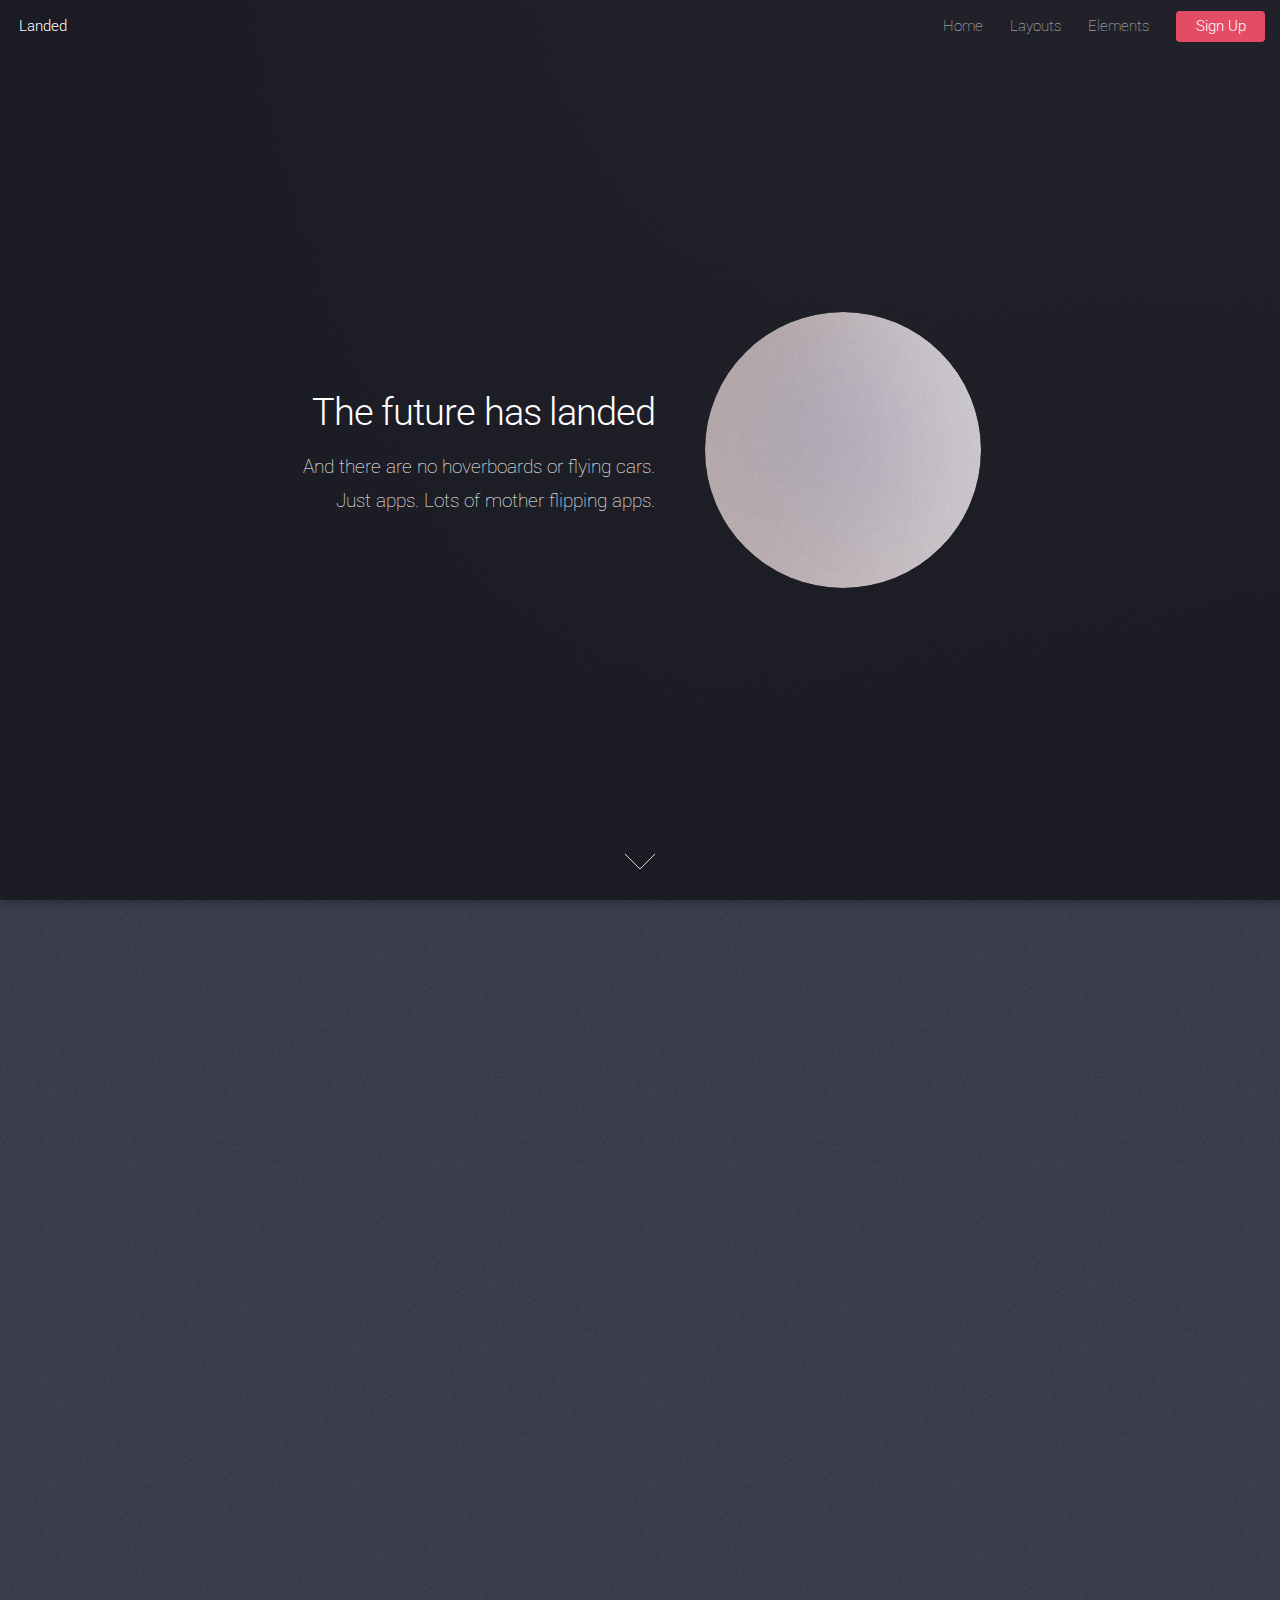
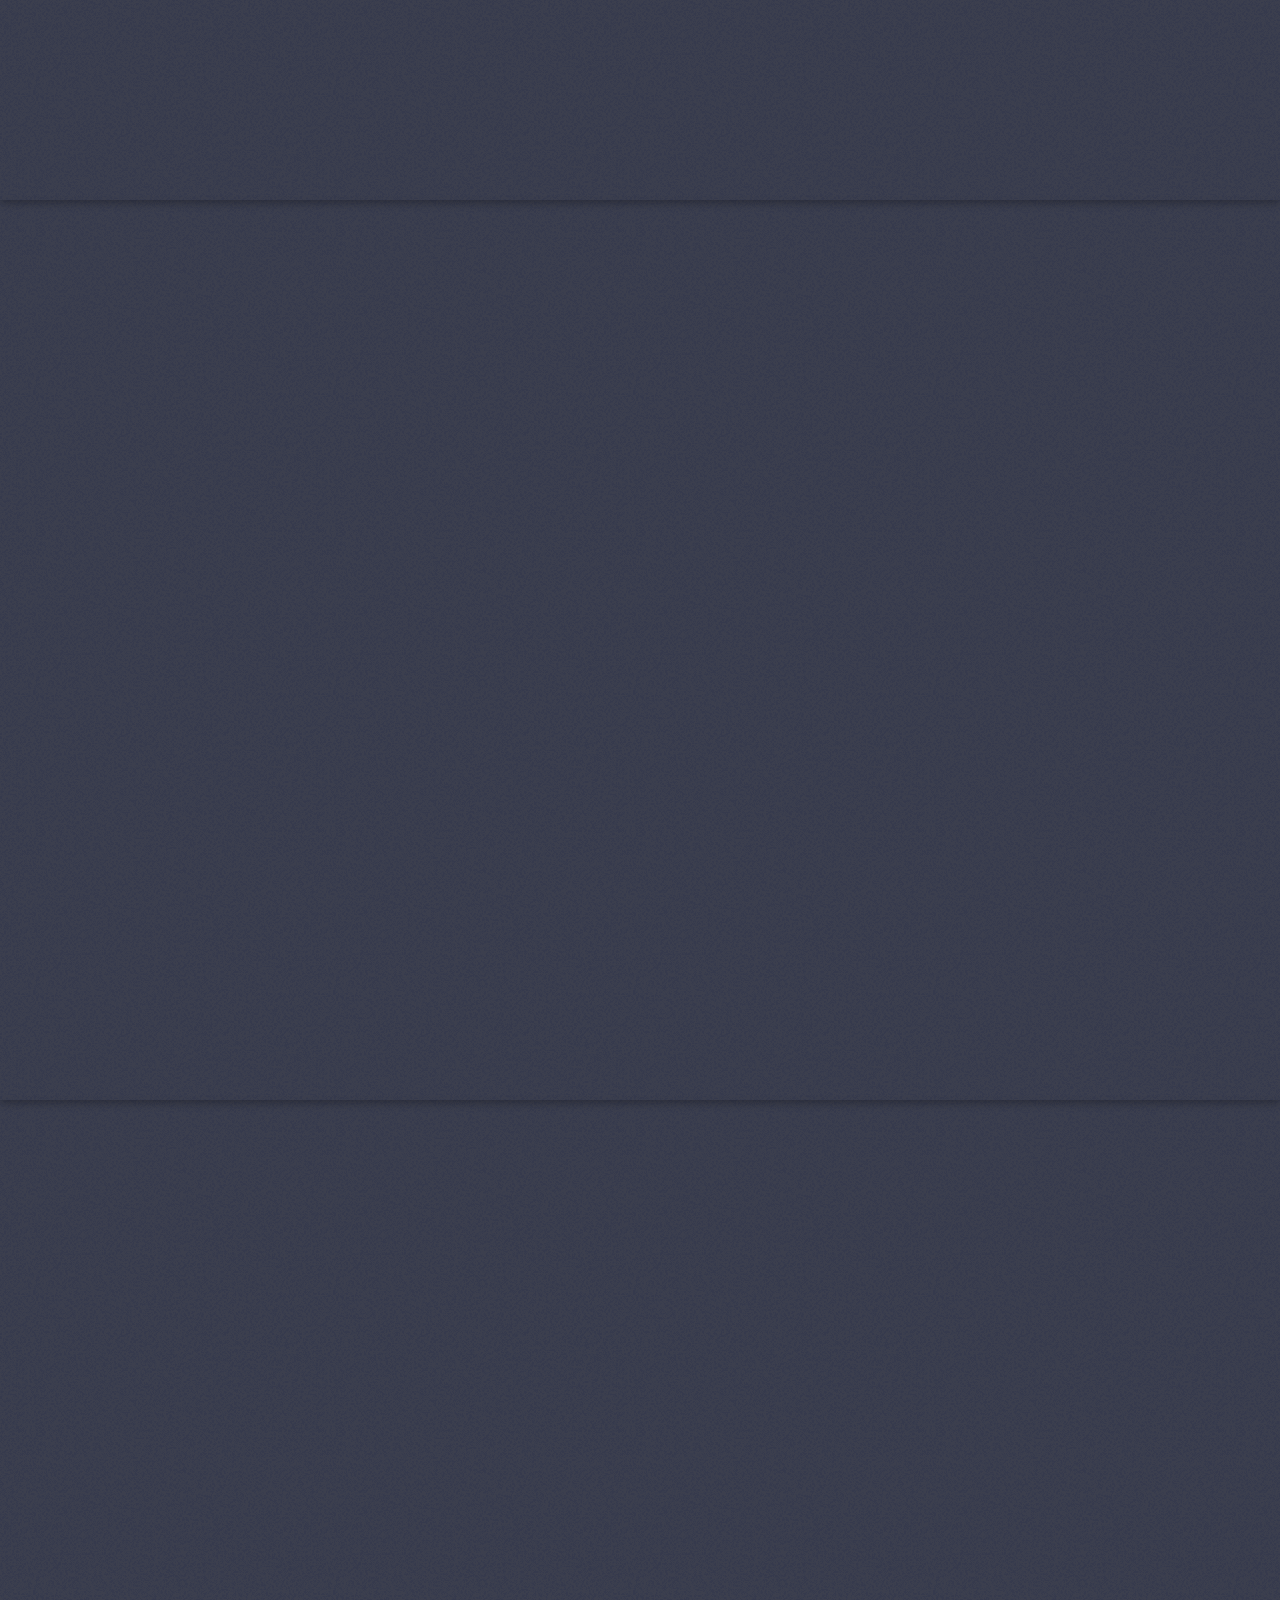
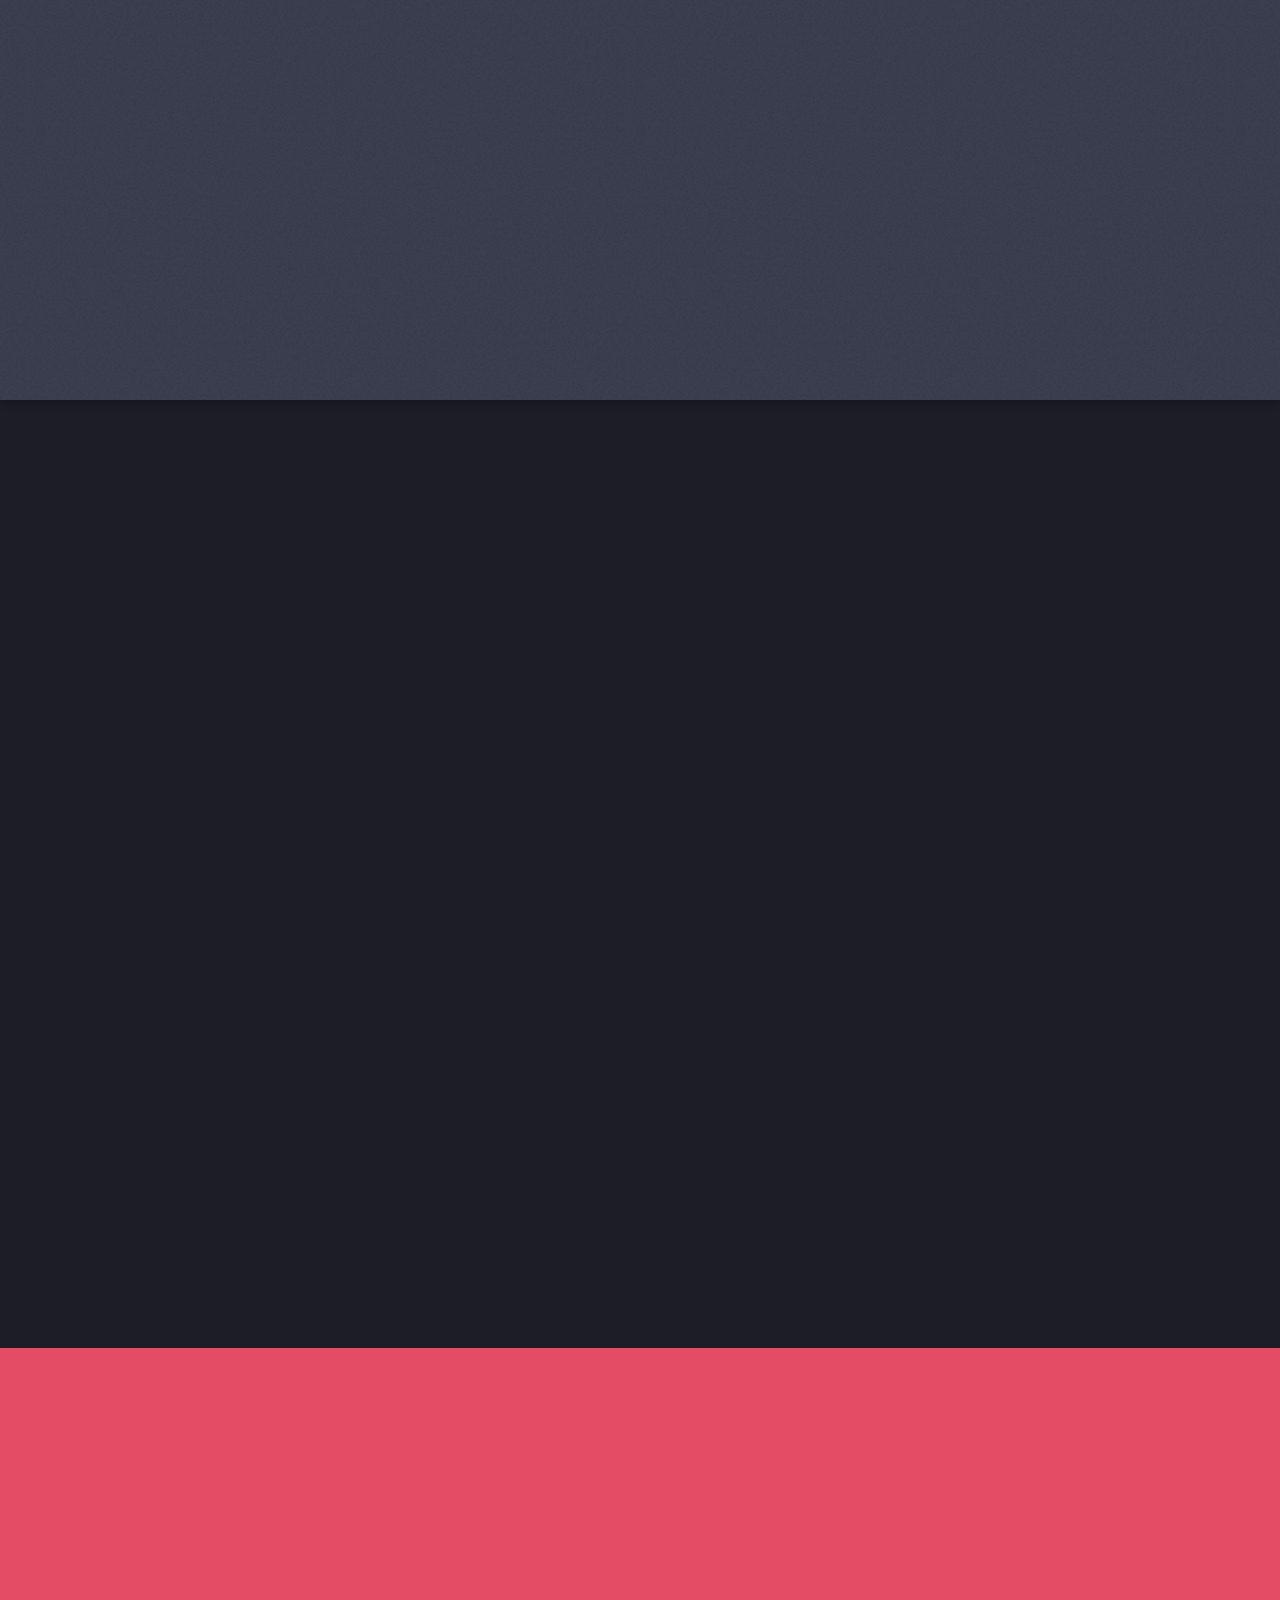
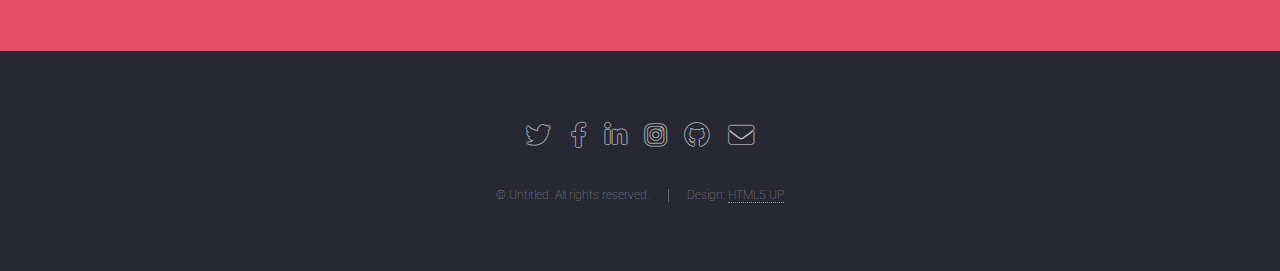
==== index.html @ 7b1db4ea "Lets get it started" ====
<!DOCTYPE HTML>
<!--
	Landed by HTML5 UP
	html5up.net | @ajlkn
	Free for personal and commercial use under the CCA 3.0 license (html5up.net/license)
-->
<html>
	<head>
		<title>Landed by HTML5 UP</title>
		<meta charset="utf-8" />
		<meta name="viewport" content="width=device-width, initial-scale=1, user-scalable=no" />
		<link rel="stylesheet" href="assets/css/main.css" />
		<noscript><link rel="stylesheet" href="assets/css/noscript.css" /></noscript>
	</head>
	<body class="is-preload landing">
		<div id="page-wrapper">

			<!-- Header -->
				<header id="header">
					<h1 id="logo"><a href="index.html">Landed</a></h1>
					<nav id="nav">
						<ul>
							<li><a href="index.html">Home</a></li>
							<li>
								<a href="#">Layouts</a>
								<ul>
									<li><a href="left-sidebar.html">Left Sidebar</a></li>
									<li><a href="right-sidebar.html">Right Sidebar</a></li>
									<li><a href="no-sidebar.html">No Sidebar</a></li>
									<li>
										<a href="#">Submenu</a>
										<ul>
											<li><a href="#">Option 1</a></li>
											<li><a href="#">Option 2</a></li>
											<li><a href="#">Option 3</a></li>
											<li><a href="#">Option 4</a></li>
										</ul>
									</li>
								</ul>
							</li>
							<li><a href="elements.html">Elements</a></li>
							<li><a href="#" class="button primary">Sign Up</a></li>
						</ul>
					</nav>
				</header>

			<!-- Banner -->
				<section id="banner">
					<div class="content">
						<header>
							<h2>The future has landed</h2>
							<p>And there are no hoverboards or flying cars.<br />
							Just apps. Lots of mother flipping apps.</p>
						</header>
						<span class="image"><img src="images/pic01.jpg" alt="" /></span>
					</div>
					<a href="#one" class="goto-next scrolly">Next</a>
				</section>

			<!-- One -->
				<section id="one" class="spotlight style1 bottom">
					<span class="image fit main"><img src="images/pic02.jpg" alt="" /></span>
					<div class="content">
						<div class="container">
							<div class="row">
								<div class="col-4 col-12-medium">
									<header>
										<h2>Odio faucibus ipsum integer consequat</h2>
										<p>Nascetur eu nibh vestibulum amet gravida nascetur praesent</p>
									</header>
								</div>
								<div class="col-4 col-12-medium">
									<p>Feugiat accumsan lorem eu ac lorem amet sed accumsan donec.
									Blandit orci porttitor semper. Arcu phasellus tortor enim mi
									nisi praesent dolor adipiscing. Integer mi sed nascetur cep aliquet
									augue varius tempus lobortis porttitor accumsan consequat
									adipiscing lorem dolor.</p>
								</div>
								<div class="col-4 col-12-medium">
									<p>Morbi enim nascetur et placerat lorem sed iaculis neque ante
									adipiscing adipiscing metus massa. Blandit orci porttitor semper.
									Arcu phasellus tortor enim mi mi nisi praesent adipiscing. Integer
									mi sed nascetur cep aliquet augue varius tempus. Feugiat lorem
									ipsum dolor nullam.</p>
								</div>
							</div>
						</div>
					</div>
					<a href="#two" class="goto-next scrolly">Next</a>
				</section>

			<!-- Two -->
				<section id="two" class="spotlight style2 right">
					<span class="image fit main"><img src="images/pic03.jpg" alt="" /></span>
					<div class="content">
						<header>
							<h2>Interdum amet non magna accumsan</h2>
							<p>Nunc commodo accumsan eget id nisi eu col volutpat magna</p>
						</header>
						<p>Feugiat accumsan lorem eu ac lorem amet ac arcu phasellus tortor enim mi mi nisi praesent adipiscing. Integer mi sed nascetur cep aliquet augue varius tempus lobortis porttitor lorem et accumsan consequat adipiscing lorem.</p>
						<ul class="actions">
							<li><a href="#" class="button">Learn More</a></li>
						</ul>
					</div>
					<a href="#three" class="goto-next scrolly">Next</a>
				</section>

			<!-- Three -->
				<section id="three" class="spotlight style3 left">
					<span class="image fit main bottom"><img src="images/pic04.jpg" alt="" /></span>
					<div class="content">
						<header>
							<h2>Interdum felis blandit praesent sed augue</h2>
							<p>Accumsan integer ultricies aliquam vel massa sapien phasellus</p>
						</header>
						<p>Feugiat accumsan lorem eu ac lorem amet ac arcu phasellus tortor enim mi mi nisi praesent adipiscing. Integer mi sed nascetur cep aliquet augue varius tempus lobortis porttitor lorem et accumsan consequat adipiscing lorem.</p>
						<ul class="actions">
							<li><a href="#" class="button">Learn More</a></li>
						</ul>
					</div>
					<a href="#four" class="goto-next scrolly">Next</a>
				</section>

			<!-- Four -->
				<section id="four" class="wrapper style1 special fade-up">
					<div class="container">
						<header class="major">
							<h2>Accumsan sed tempus adipiscing blandit</h2>
							<p>Iaculis ac volutpat vis non enim gravida nisi faucibus posuere arcu consequat</p>
						</header>
						<div class="box alt">
							<div class="row gtr-uniform">
								<section class="col-4 col-6-medium col-12-xsmall">
									<span class="icon solid alt major fa-chart-area"></span>
									<h3>Ipsum sed commodo</h3>
									<p>Feugiat accumsan lorem eu ac lorem amet accumsan donec. Blandit orci porttitor.</p>
								</section>
								<section class="col-4 col-6-medium col-12-xsmall">
									<span class="icon solid alt major fa-comment"></span>
									<h3>Eleifend lorem ornare</h3>
									<p>Feugiat accumsan lorem eu ac lorem amet accumsan donec. Blandit orci porttitor.</p>
								</section>
								<section class="col-4 col-6-medium col-12-xsmall">
									<span class="icon solid alt major fa-flask"></span>
									<h3>Cubilia cep lobortis</h3>
									<p>Feugiat accumsan lorem eu ac lorem amet accumsan donec. Blandit orci porttitor.</p>
								</section>
								<section class="col-4 col-6-medium col-12-xsmall">
									<span class="icon solid alt major fa-paper-plane"></span>
									<h3>Non semper interdum</h3>
									<p>Feugiat accumsan lorem eu ac lorem amet accumsan donec. Blandit orci porttitor.</p>
								</section>
								<section class="col-4 col-6-medium col-12-xsmall">
									<span class="icon solid alt major fa-file"></span>
									<h3>Odio laoreet accumsan</h3>
									<p>Feugiat accumsan lorem eu ac lorem amet accumsan donec. Blandit orci porttitor.</p>
								</section>
								<section class="col-4 col-6-medium col-12-xsmall">
									<span class="icon solid alt major fa-lock"></span>
									<h3>Massa arcu accumsan</h3>
									<p>Feugiat accumsan lorem eu ac lorem amet accumsan donec. Blandit orci porttitor.</p>
								</section>
							</div>
						</div>
						<footer class="major">
							<ul class="actions special">
								<li><a href="#" class="button">Magna sed feugiat</a></li>
							</ul>
						</footer>
					</div>
				</section>

			<!-- Five -->
				<section id="five" class="wrapper style2 special fade">
					<div class="container">
						<header>
							<h2>Magna faucibus lorem diam</h2>
							<p>Ante metus praesent faucibus ante integer id accumsan eleifend</p>
						</header>
						<form method="post" action="#" class="cta">
							<div class="row gtr-uniform gtr-50">
								<div class="col-8 col-12-xsmall"><input type="email" name="email" id="email" placeholder="Your Email Address" /></div>
								<div class="col-4 col-12-xsmall"><input type="submit" value="Get Started" class="fit primary" /></div>
							</div>
						</form>
					</div>
				</section>

			<!-- Footer -->
				<footer id="footer">
					<ul class="icons">
						<li><a href="#" class="icon brands alt fa-twitter"><span class="label">Twitter</span></a></li>
						<li><a href="#" class="icon brands alt fa-facebook-f"><span class="label">Facebook</span></a></li>
						<li><a href="#" class="icon brands alt fa-linkedin-in"><span class="label">LinkedIn</span></a></li>
						<li><a href="#" class="icon brands alt fa-instagram"><span class="label">Instagram</span></a></li>
						<li><a href="#" class="icon brands alt fa-github"><span class="label">GitHub</span></a></li>
						<li><a href="#" class="icon solid alt fa-envelope"><span class="label">Email</span></a></li>
					</ul>
					<ul class="copyright">
						<li>&copy; Untitled. All rights reserved.</li><li>Design: <a href="http://html5up.net">HTML5 UP</a></li>
					</ul>
				</footer>

		</div>

		<!-- Scripts -->
			<script src="assets/js/jquery.min.js"></script>
			<script src="assets/js/jquery.scrolly.min.js"></script>
			<script src="assets/js/jquery.dropotron.min.js"></script>
			<script src="assets/js/jquery.scrollex.min.js"></script>
			<script src="assets/js/browser.min.js"></script>
			<script src="assets/js/breakpoints.min.js"></script>
			<script src="assets/js/util.js"></script>
			<script src="assets/js/main.js"></script>

	</body>
</html>
---- assets/css/main.css ----
@import url("fontawesome-all.min.css");
@import url("https://fonts.googleapis.com/css?family=Roboto:100,300,100italic,300italic");

/*
	Landed by HTML5 UP
	html5up.net | @ajlkn
	Free for personal and commercial use under the CCA 3.0 license (html5up.net/license)
*/

html, body, div, span, applet, object,
iframe, h1, h2, h3, h4, h5, h6, p, blockquote,
pre, a, abbr, acronym, address, big, cite,
code, del, dfn, em, img, ins, kbd, q, s, samp,
small, strike, strong, sub, sup, tt, var, b,
u, i, center, dl, dt, dd, ol, ul, li, fieldset,
form, label, legend, table, caption, tbody,
tfoot, thead, tr, th, td, article, aside,
canvas, details, embed, figure, figcaption,
footer, header, hgroup, menu, nav, output, ruby,
section, summary, time, mark, audio, video {
	margin: 0;
	padding: 0;
	border: 0;
	font-size: 100%;
	font: inherit;
	vertical-align: baseline;}

article, aside, details, figcaption, figure,
footer, header, hgroup, menu, nav, section {
	display: block;}

body {
	line-height: 1;
}

ol, ul {
	list-style: none;
}

blockquote, q {
	quotes: none;
}

	blockquote:before, blockquote:after, q:before, q:after {
		content: '';
		content: none;
	}

table {
	border-collapse: collapse;
	border-spacing: 0;
}

body {
	-webkit-text-size-adjust: none;
}

mark {
	background-color: transparent;
	color: inherit;
}

input::-moz-focus-inner {
	border: 0;
	padding: 0;
}

input, select, textarea {
	-moz-appearance: none;
	-webkit-appearance: none;
	-ms-appearance: none;
	appearance: none;
}

/* Basic */

	html {
		box-sizing: border-box;
	}

	*, *:before, *:after {
		box-sizing: inherit;
	}

	html, body {
		background: #1c1d26;
	}

	body.is-preload *, body.is-preload *:before, body.is-preload *:after {
		-moz-animation: none !important;
		-webkit-animation: none !important;
		-ms-animation: none !important;
		animation: none !important;
		-moz-transition: none !important;
		-webkit-transition: none !important;
		-ms-transition: none !important;
		transition: none !important;
	}

	body, input, select, textarea {
		color: rgba(255, 255, 255, 0.75);
		font-family: "Roboto", Helvetica, sans-serif;
		font-size: 15pt;
		font-weight: 100;
		line-height: 1.75em;
	}

	a {
		-moz-transition: border-color 0.2s ease-in-out, color 0.2s ease-in-out;
		-webkit-transition: border-color 0.2s ease-in-out, color 0.2s ease-in-out;
		-ms-transition: border-color 0.2s ease-in-out, color 0.2s ease-in-out;
		transition: border-color 0.2s ease-in-out, color 0.2s ease-in-out;
		border-bottom: dotted 1px;
		color: #e44c65;
		text-decoration: none;
	}

		a:hover {
			color: #e44c65 !important;
			border-bottom-color: transparent;
		}

	strong, b {
		color: #ffffff;
		font-weight: 300;
	}

	em, i {
		font-style: italic;
	}

	p {
		margin: 0 0 2em 0;
	}

	h1, h2, h3, h4, h5, h6 {
		color: #ffffff;
		font-weight: 300;
		line-height: 1em;
		margin: 0 0 1em 0;
	}

		h1 a, h2 a, h3 a, h4 a, h5 a, h6 a {
			color: inherit;
			border: 0;
		}

	h2 {
		font-size: 2em;
		line-height: 1.5em;
		letter-spacing: -0.025em;
	}

	h3 {
		font-size: 1.35em;
		line-height: 1.5em;
	}

	h4 {
		font-size: 1.1em;
		line-height: 1.5em;
	}

	h5 {
		font-size: 0.9em;
		line-height: 1.5em;
	}

	h6 {
		font-size: 0.7em;
		line-height: 1.5em;
	}

	sub {
		font-size: 0.8em;
		position: relative;
		top: 0.5em;
	}

	sup {
		font-size: 0.8em;
		position: relative;
		top: -0.5em;
	}

	hr {
		border: 0;
		border-bottom: solid 1px rgba(255, 255, 255, 0.3);
		margin: 3em 0;
	}

		hr.major {
			margin: 4em 0;
		}

	blockquote {
		border-left: solid 4px rgba(255, 255, 255, 0.3);
		font-style: italic;
		margin: 0 0 2em 0;
		padding: 0.5em 0 0.5em 2em;
	}

	code {
		background: rgba(255, 255, 255, 0.075);
		border-radius: 4px;
		font-family: "Courier New", monospace;
		font-size: 0.9em;
		margin: 0 0.25em;
		padding: 0.25em 0.65em;
	}

	pre {
		-webkit-overflow-scrolling: touch;
		font-family: "Courier New", monospace;
		font-size: 0.9em;
		margin: 0 0 2em 0;
	}

		pre code {
			display: block;
			line-height: 1.75em;
			padding: 1em 1.5em;
			overflow-x: auto;
		}

	.align-left {
		text-align: left;
	}

	.align-center {
		text-align: center;
	}

	.align-right {
		text-align: right;
	}

/* Loader */

	@-moz-keyframes spinner-show {
		0% {
			opacity: 0;
		}

		100% {
			opacity: 1;
		}
	}

	@-webkit-keyframes spinner-show {
		0% {
			opacity: 0;
		}

		100% {
			opacity: 1;
		}
	}

	@-ms-keyframes spinner-show {
		0% {
			opacity: 0;
		}

		100% {
			opacity: 1;
		}
	}

	@keyframes spinner-show {
		0% {
			opacity: 0;
		}

		100% {
			opacity: 1;
		}
	}

	@-moz-keyframes spinner-hide {
		0% {
			color: rgba(255, 255, 255, 0.15);
			z-index: 100001;
			-moz-transform: scale(1) rotate(0deg);
			-webkit-transform: scale(1) rotate(0deg);
			-ms-transform: scale(1) rotate(0deg);
			transform: scale(1) rotate(0deg);
		}

		99% {
			color: #1c1d26;
			z-index: 100001;
			-moz-transform: scale(0.5) rotate(360deg);
			-webkit-transform: scale(0.5) rotate(360deg);
			-ms-transform: scale(0.5) rotate(360deg);
			transform: scale(0.5) rotate(360deg);
		}

		100% {
			color: #1c1d26;
			z-index: -1;
			-moz-transform: scale(0.5) rotate(360deg);
			-webkit-transform: scale(0.5) rotate(360deg);
			-ms-transform: scale(0.5) rotate(360deg);
			transform: scale(0.5) rotate(360deg);
		}
	}

	@-webkit-keyframes spinner-hide {
		0% {
			color: rgba(255, 255, 255, 0.15);
			z-index: 100001;
			-moz-transform: scale(1) rotate(0deg);
			-webkit-transform: scale(1) rotate(0deg);
			-ms-transform: scale(1) rotate(0deg);
			transform: scale(1) rotate(0deg);
		}

		99% {
			color: #1c1d26;
			z-index: 100001;
			-moz-transform: scale(0.5) rotate(360deg);
			-webkit-transform: scale(0.5) rotate(360deg);
			-ms-transform: scale(0.5) rotate(360deg);
			transform: scale(0.5) rotate(360deg);
		}

		100% {
			color: #1c1d26;
			z-index: -1;
			-moz-transform: scale(0.5) rotate(360deg);
			-webkit-transform: scale(0.5) rotate(360deg);
			-ms-transform: scale(0.5) rotate(360deg);
			transform: scale(0.5) rotate(360deg);
		}
	}

	@-ms-keyframes spinner-hide {
		0% {
			color: rgba(255, 255, 255, 0.15);
			z-index: 100001;
			-moz-transform: scale(1) rotate(0deg);
			-webkit-transform: scale(1) rotate(0deg);
			-ms-transform: scale(1) rotate(0deg);
			transform: scale(1) rotate(0deg);
		}

		99% {
			color: #1c1d26;
			z-index: 100001;
			-moz-transform: scale(0.5) rotate(360deg);
			-webkit-transform: scale(0.5) rotate(360deg);
			-ms-transform: scale(0.5) rotate(360deg);
			transform: scale(0.5) rotate(360deg);
		}

		100% {
			color: #1c1d26;
			z-index: -1;
			-moz-transform: scale(0.5) rotate(360deg);
			-webkit-transform: scale(0.5) rotate(360deg);
			-ms-transform: scale(0.5) rotate(360deg);
			transform: scale(0.5) rotate(360deg);
		}
	}

	@keyframes spinner-hide {
		0% {
			color: rgba(255, 255, 255, 0.15);
			z-index: 100001;
			-moz-transform: scale(1) rotate(0deg);
			-webkit-transform: scale(1) rotate(0deg);
			-ms-transform: scale(1) rotate(0deg);
			transform: scale(1) rotate(0deg);
		}

		99% {
			color: #1c1d26;
			z-index: 100001;
			-moz-transform: scale(0.5) rotate(360deg);
			-webkit-transform: scale(0.5) rotate(360deg);
			-ms-transform: scale(0.5) rotate(360deg);
			transform: scale(0.5) rotate(360deg);
		}

		100% {
			color: #1c1d26;
			z-index: -1;
			-moz-transform: scale(0.5) rotate(360deg);
			-webkit-transform: scale(0.5) rotate(360deg);
			-ms-transform: scale(0.5) rotate(360deg);
			transform: scale(0.5) rotate(360deg);
		}
	}

	@-moz-keyframes spinner-rotate {
		0% {
			-moz-transform: scale(1) rotate(0deg);
			-webkit-transform: scale(1) rotate(0deg);
			-ms-transform: scale(1) rotate(0deg);
			transform: scale(1) rotate(0deg);
		}

		100% {
			-moz-transform: scale(1) rotate(360deg);
			-webkit-transform: scale(1) rotate(360deg);
			-ms-transform: scale(1) rotate(360deg);
			transform: scale(1) rotate(360deg);
		}
	}

	@-webkit-keyframes spinner-rotate {
		0% {
			-moz-transform: scale(1) rotate(0deg);
			-webkit-transform: scale(1) rotate(0deg);
			-ms-transform: scale(1) rotate(0deg);
			transform: scale(1) rotate(0deg);
		}

		100% {
			-moz-transform: scale(1) rotate(360deg);
			-webkit-transform: scale(1) rotate(360deg);
			-ms-transform: scale(1) rotate(360deg);
			transform: scale(1) rotate(360deg);
		}
	}

	@-ms-keyframes spinner-rotate {
		0% {
			-moz-transform: scale(1) rotate(0deg);
			-webkit-transform: scale(1) rotate(0deg);
			-ms-transform: scale(1) rotate(0deg);
			transform: scale(1) rotate(0deg);
		}

		100% {
			-moz-transform: scale(1) rotate(360deg);
			-webkit-transform: scale(1) rotate(360deg);
			-ms-transform: scale(1) rotate(360deg);
			transform: scale(1) rotate(360deg);
		}
	}

	@keyframes spinner-rotate {
		0% {
			-moz-transform: scale(1) rotate(0deg);
			-webkit-transform: scale(1) rotate(0deg);
			-ms-transform: scale(1) rotate(0deg);
			transform: scale(1) rotate(0deg);
		}

		100% {
			-moz-transform: scale(1) rotate(360deg);
			-webkit-transform: scale(1) rotate(360deg);
			-ms-transform: scale(1) rotate(360deg);
			transform: scale(1) rotate(360deg);
		}
	}

	@-moz-keyframes overlay-hide {
		0% {
			opacity: 1;
			z-index: 100000;
		}

		15% {
			opacity: 1;
			z-index: 100000;
		}

		99% {
			opacity: 0;
			z-index: 100000;
		}

		100% {
			opacity: 0;
			z-index: -1;
		}
	}

	@-webkit-keyframes overlay-hide {
		0% {
			opacity: 1;
			z-index: 100000;
		}

		15% {
			opacity: 1;
			z-index: 100000;
		}

		99% {
			opacity: 0;
			z-index: 100000;
		}

		100% {
			opacity: 0;
			z-index: -1;
		}
	}

	@-ms-keyframes overlay-hide {
		0% {
			opacity: 1;
			z-index: 100000;
		}

		15% {
			opacity: 1;
			z-index: 100000;
		}

		99% {
			opacity: 0;
			z-index: 100000;
		}

		100% {
			opacity: 0;
			z-index: -1;
		}
	}

	@keyframes overlay-hide {
		0% {
			opacity: 1;
			z-index: 100000;
		}

		15% {
			opacity: 1;
			z-index: 100000;
		}

		99% {
			opacity: 0;
			z-index: 100000;
		}

		100% {
			opacity: 0;
			z-index: -1;
		}
	}

	body.landing {
		text-decoration: none;
	}

		body.landing:before {
			-moz-osx-font-smoothing: grayscale;
			-webkit-font-smoothing: antialiased;
			display: inline-block;
			font-style: normal;
			font-variant: normal;
			text-rendering: auto;
			line-height: 1;
			text-transform: none !important;
			font-family: 'Font Awesome 5 Free';
			font-weight: 900;
		}

		body.landing:before {
			-moz-animation: spinner-show 1.5s 1 0.25s ease forwards, spinner-hide 0.25s ease-in-out forwards !important;
			-webkit-animation: spinner-show 1.5s 1 0.25s ease forwards, spinner-hide 0.25s ease-in-out forwards !important;
			-ms-animation: spinner-show 1.5s 1 0.25s ease forwards, spinner-hide 0.25s ease-in-out forwards !important;
			animation: spinner-show 1.5s 1 0.25s ease forwards, spinner-hide 0.25s ease-in-out forwards !important;
			-moz-transform-origin: 50% 50%;
			-webkit-transform-origin: 50% 50%;
			-ms-transform-origin: 50% 50%;
			transform-origin: 50% 50%;
			color: rgba(255, 255, 255, 0.15);
			content: '\f1ce';
			cursor: default;
			display: block;
			font-size: 2em;
			height: 2em;
			left: 50%;
			line-height: 2em;
			margin: -1em 0 0 -1em;
			opacity: 0;
			position: fixed;
			text-align: center;
			top: 50%;
			width: 2em;
			z-index: -1;
		}

		body.landing:after {
			-moz-animation: overlay-hide 1.5s ease-in forwards !important;
			-webkit-animation: overlay-hide 1.5s ease-in forwards !important;
			-ms-animation: overlay-hide 1.5s ease-in forwards !important;
			animation: overlay-hide 1.5s ease-in forwards !important;
			background: #1c1d26;
			content: '';
			display: block;
			height: 100%;
			left: 0;
			opacity: 0;
			position: fixed;
			top: 0;
			width: 100%;
			z-index: -1;
		}

		body.landing.is-preload:before {
			-moz-animation: spinner-show 1.5s 1 0.25s ease forwards, spinner-rotate 0.75s infinite linear !important;
			-webkit-animation: spinner-show 1.5s 1 0.25s ease forwards, spinner-rotate 0.75s infinite linear !important;
			-ms-animation: spinner-show 1.5s 1 0.25s ease forwards, spinner-rotate 0.75s infinite linear !important;
			animation: spinner-show 1.5s 1 0.25s ease forwards, spinner-rotate 0.75s infinite linear !important;
			z-index: 100001;
		}

		body.landing.is-preload:after {
			-moz-animation: none !important;
			-webkit-animation: none !important;
			-ms-animation: none !important;
			animation: none !important;
			opacity: 1;
			z-index: 100000;
		}

	@media (-webkit-min-device-pixel-ratio: 2) {

		body.landing:before {
			line-height: 2.025em;
		}

	}

/* Container */

	.container {
		margin: 0 auto;
		max-width: calc(100% - 4em);
		width: 70em;
	}

		.container.xsmall {
			width: 17.5em;
		}

		.container.small {
			width: 35em;
		}

		.container.medium {
			width: 52.5em;
		}

		.container.large {
			width: 87.5em;
		}

		.container.xlarge {
			width: 105em;
		}

		.container.max {
			width: 100%;
		}

		@media screen and (max-width: 1280px) {

			.container {
				width: 90%;
				max-width: 100%;
			}

		}

		@media screen and (max-width: 980px) {

			.container {
				width: 100% !important;
			}

		}

/* Row */

	.row {
		display: flex;
		flex-wrap: wrap;
		box-sizing: border-box;
		align-items: stretch;
	}

		.row > * {
			box-sizing: border-box;
		}

		.row.gtr-uniform > * > :last-child {
			margin-bottom: 0;
		}

		.row.aln-left {
			justify-content: flex-start;
		}

		.row.aln-center {
			justify-content: center;
		}

		.row.aln-right {
			justify-content: flex-end;
		}

		.row.aln-top {
			align-items: flex-start;
		}

		.row.aln-middle {
			align-items: center;
		}

		.row.aln-bottom {
			align-items: flex-end;
		}

		.row > .imp {
			order: -1;
		}

		.row > .col-1 {
			width: 8.33333%;
		}

		.row > .off-1 {
			margin-left: 8.33333%;
		}

		.row > .col-2 {
			width: 16.66667%;
		}

		.row > .off-2 {
			margin-left: 16.66667%;
		}

		.row > .col-3 {
			width: 25%;
		}

		.row > .off-3 {
			margin-left: 25%;
		}

		.row > .col-4 {
			width: 33.33333%;
		}

		.row > .off-4 {
			margin-left: 33.33333%;
		}

		.row > .col-5 {
			width: 41.66667%;
		}

		.row > .off-5 {
			margin-left: 41.66667%;
		}

		.row > .col-6 {
			width: 50%;
		}

		.row > .off-6 {
			margin-left: 50%;
		}

		.row > .col-7 {
			width: 58.33333%;
		}

		.row > .off-7 {
			margin-left: 58.33333%;
		}

		.row > .col-8 {
			width: 66.66667%;
		}

		.row > .off-8 {
			margin-left: 66.66667%;
		}

		.row > .col-9 {
			width: 75%;
		}

		.row > .off-9 {
			margin-left: 75%;
		}

		.row > .col-10 {
			width: 83.33333%;
		}

		.row > .off-10 {
			margin-left: 83.33333%;
		}

		.row > .col-11 {
			width: 91.66667%;
		}

		.row > .off-11 {
			margin-left: 91.66667%;
		}

		.row > .col-12 {
			width: 100%;
		}

		.row > .off-12 {
			margin-left: 100%;
		}

		.row.gtr-0 {
			margin-top: 0;
			margin-left: 0em;
		}

			.row.gtr-0 > * {
				padding: 0 0 0 0em;
			}

			.row.gtr-0.gtr-uniform {
				margin-top: 0em;
			}

				.row.gtr-0.gtr-uniform > * {
					padding-top: 0em;
				}

		.row.gtr-25 {
			margin-top: 0;
			margin-left: -0.625em;
		}

			.row.gtr-25 > * {
				padding: 0 0 0 0.625em;
			}

			.row.gtr-25.gtr-uniform {
				margin-top: -0.625em;
			}

				.row.gtr-25.gtr-uniform > * {
					padding-top: 0.625em;
				}

		.row.gtr-50 {
			margin-top: 0;
			margin-left: -1.25em;
		}

			.row.gtr-50 > * {
				padding: 0 0 0 1.25em;
			}

			.row.gtr-50.gtr-uniform {
				margin-top: -1.25em;
			}

				.row.gtr-50.gtr-uniform > * {
					padding-top: 1.25em;
				}

		.row {
			margin-top: 0;
			margin-left: -2.5em;
		}

			.row > * {
				padding: 0 0 0 2.5em;
			}

			.row.gtr-uniform {
				margin-top: -2.5em;
			}

				.row.gtr-uniform > * {
					padding-top: 2.5em;
				}

		.row.gtr-150 {
			margin-top: 0;
			margin-left: -3.75em;
		}

			.row.gtr-150 > * {
				padding: 0 0 0 3.75em;
			}

			.row.gtr-150.gtr-uniform {
				margin-top: -3.75em;
			}

				.row.gtr-150.gtr-uniform > * {
					padding-top: 3.75em;
				}

		.row.gtr-200 {
			margin-top: 0;
			margin-left: -5em;
		}

			.row.gtr-200 > * {
				padding: 0 0 0 5em;
			}

			.row.gtr-200.gtr-uniform {
				margin-top: -5em;
			}

				.row.gtr-200.gtr-uniform > * {
					padding-top: 5em;
				}

		@media screen and (max-width: 1680px) {

			.row {
				display: flex;
				flex-wrap: wrap;
				box-sizing: border-box;
				align-items: stretch;
			}

				.row > * {
					box-sizing: border-box;
				}

				.row.gtr-uniform > * > :last-child {
					margin-bottom: 0;
				}

				.row.aln-left {
					justify-content: flex-start;
				}

				.row.aln-center {
					justify-content: center;
				}

				.row.aln-right {
					justify-content: flex-end;
				}

				.row.aln-top {
					align-items: flex-start;
				}

				.row.aln-middle {
					align-items: center;
				}

				.row.aln-bottom {
					align-items: flex-end;
				}

				.row > .imp-xlarge {
					order: -1;
				}

				.row > .col-1-xlarge {
					width: 8.33333%;
				}

				.row > .off-1-xlarge {
					margin-left: 8.33333%;
				}

				.row > .col-2-xlarge {
					width: 16.66667%;
				}

				.row > .off-2-xlarge {
					margin-left: 16.66667%;
				}

				.row > .col-3-xlarge {
					width: 25%;
				}

				.row > .off-3-xlarge {
					margin-left: 25%;
				}

				.row > .col-4-xlarge {
					width: 33.33333%;
				}

				.row > .off-4-xlarge {
					margin-left: 33.33333%;
				}

				.row > .col-5-xlarge {
					width: 41.66667%;
				}

				.row > .off-5-xlarge {
					margin-left: 41.66667%;
				}

				.row > .col-6-xlarge {
					width: 50%;
				}

				.row > .off-6-xlarge {
					margin-left: 50%;
				}

				.row > .col-7-xlarge {
					width: 58.33333%;
				}

				.row > .off-7-xlarge {
					margin-left: 58.33333%;
				}

				.row > .col-8-xlarge {
					width: 66.66667%;
				}

				.row > .off-8-xlarge {
					margin-left: 66.66667%;
				}

				.row > .col-9-xlarge {
					width: 75%;
				}

				.row > .off-9-xlarge {
					margin-left: 75%;
				}

				.row > .col-10-xlarge {
					width: 83.33333%;
				}

				.row > .off-10-xlarge {
					margin-left: 83.33333%;
				}

				.row > .col-11-xlarge {
					width: 91.66667%;
				}

				.row > .off-11-xlarge {
					margin-left: 91.66667%;
				}

				.row > .col-12-xlarge {
					width: 100%;
				}

				.row > .off-12-xlarge {
					margin-left: 100%;
				}

				.row.gtr-0 {
					margin-top: 0;
					margin-left: 0em;
				}

					.row.gtr-0 > * {
						padding: 0 0 0 0em;
					}

					.row.gtr-0.gtr-uniform {
						margin-top: 0em;
					}

						.row.gtr-0.gtr-uniform > * {
							padding-top: 0em;
						}

				.row.gtr-25 {
					margin-top: 0;
					margin-left: -0.625em;
				}

					.row.gtr-25 > * {
						padding: 0 0 0 0.625em;
					}

					.row.gtr-25.gtr-uniform {
						margin-top: -0.625em;
					}

						.row.gtr-25.gtr-uniform > * {
							padding-top: 0.625em;
						}

				.row.gtr-50 {
					margin-top: 0;
					margin-left: -1.25em;
				}

					.row.gtr-50 > * {
						padding: 0 0 0 1.25em;
					}

					.row.gtr-50.gtr-uniform {
						margin-top: -1.25em;
					}

						.row.gtr-50.gtr-uniform > * {
							padding-top: 1.25em;
						}

				.row {
					margin-top: 0;
					margin-left: -2.5em;
				}

					.row > * {
						padding: 0 0 0 2.5em;
					}

					.row.gtr-uniform {
						margin-top: -2.5em;
					}

						.row.gtr-uniform > * {
							padding-top: 2.5em;
						}

				.row.gtr-150 {
					margin-top: 0;
					margin-left: -3.75em;
				}

					.row.gtr-150 > * {
						padding: 0 0 0 3.75em;
					}

					.row.gtr-150.gtr-uniform {
						margin-top: -3.75em;
					}

						.row.gtr-150.gtr-uniform > * {
							padding-top: 3.75em;
						}

				.row.gtr-200 {
					margin-top: 0;
					margin-left: -5em;
				}

					.row.gtr-200 > * {
						padding: 0 0 0 5em;
					}

					.row.gtr-200.gtr-uniform {
						margin-top: -5em;
					}

						.row.gtr-200.gtr-uniform > * {
							padding-top: 5em;
						}

		}

		@media screen and (max-width: 1280px) {

			.row {
				display: flex;
				flex-wrap: wrap;
				box-sizing: border-box;
				align-items: stretch;
			}

				.row > * {
					box-sizing: border-box;
				}

				.row.gtr-uniform > * > :last-child {
					margin-bottom: 0;
				}

				.row.aln-left {
					justify-content: flex-start;
				}

				.row.aln-center {
					justify-content: center;
				}

				.row.aln-right {
					justify-content: flex-end;
				}

				.row.aln-top {
					align-items: flex-start;
				}

				.row.aln-middle {
					align-items: center;
				}

				.row.aln-bottom {
					align-items: flex-end;
				}

				.row > .imp-large {
					order: -1;
				}

				.row > .col-1-large {
					width: 8.33333%;
				}

				.row > .off-1-large {
					margin-left: 8.33333%;
				}

				.row > .col-2-large {
					width: 16.66667%;
				}

				.row > .off-2-large {
					margin-left: 16.66667%;
				}

				.row > .col-3-large {
					width: 25%;
				}

				.row > .off-3-large {
					margin-left: 25%;
				}

				.row > .col-4-large {
					width: 33.33333%;
				}

				.row > .off-4-large {
					margin-left: 33.33333%;
				}

				.row > .col-5-large {
					width: 41.66667%;
				}

				.row > .off-5-large {
					margin-left: 41.66667%;
				}

				.row > .col-6-large {
					width: 50%;
				}

				.row > .off-6-large {
					margin-left: 50%;
				}

				.row > .col-7-large {
					width: 58.33333%;
				}

				.row > .off-7-large {
					margin-left: 58.33333%;
				}

				.row > .col-8-large {
					width: 66.66667%;
				}

				.row > .off-8-large {
					margin-left: 66.66667%;
				}

				.row > .col-9-large {
					width: 75%;
				}

				.row > .off-9-large {
					margin-left: 75%;
				}

				.row > .col-10-large {
					width: 83.33333%;
				}

				.row > .off-10-large {
					margin-left: 83.33333%;
				}

				.row > .col-11-large {
					width: 91.66667%;
				}

				.row > .off-11-large {
					margin-left: 91.66667%;
				}

				.row > .col-12-large {
					width: 100%;
				}

				.row > .off-12-large {
					margin-left: 100%;
				}

				.row.gtr-0 {
					margin-top: 0;
					margin-left: 0em;
				}

					.row.gtr-0 > * {
						padding: 0 0 0 0em;
					}

					.row.gtr-0.gtr-uniform {
						margin-top: 0em;
					}

						.row.gtr-0.gtr-uniform > * {
							padding-top: 0em;
						}

				.row.gtr-25 {
					margin-top: 0;
					margin-left: -0.625em;
				}

					.row.gtr-25 > * {
						padding: 0 0 0 0.625em;
					}

					.row.gtr-25.gtr-uniform {
						margin-top: -0.625em;
					}

						.row.gtr-25.gtr-uniform > * {
							padding-top: 0.625em;
						}

				.row.gtr-50 {
					margin-top: 0;
					margin-left: -1.25em;
				}

					.row.gtr-50 > * {
						padding: 0 0 0 1.25em;
					}

					.row.gtr-50.gtr-uniform {
						margin-top: -1.25em;
					}

						.row.gtr-50.gtr-uniform > * {
							padding-top: 1.25em;
						}

				.row {
					margin-top: 0;
					margin-left: -2.5em;
				}

					.row > * {
						padding: 0 0 0 2.5em;
					}

					.row.gtr-uniform {
						margin-top: -2.5em;
					}

						.row.gtr-uniform > * {
							padding-top: 2.5em;
						}

				.row.gtr-150 {
					margin-top: 0;
					margin-left: -3.75em;
				}

					.row.gtr-150 > * {
						padding: 0 0 0 3.75em;
					}

					.row.gtr-150.gtr-uniform {
						margin-top: -3.75em;
					}

						.row.gtr-150.gtr-uniform > * {
							padding-top: 3.75em;
						}

				.row.gtr-200 {
					margin-top: 0;
					margin-left: -5em;
				}

					.row.gtr-200 > * {
						padding: 0 0 0 5em;
					}

					.row.gtr-200.gtr-uniform {
						margin-top: -5em;
					}

						.row.gtr-200.gtr-uniform > * {
							padding-top: 5em;
						}

		}

		@media screen and (max-width: 980px) {

			.row {
				display: flex;
				flex-wrap: wrap;
				box-sizing: border-box;
				align-items: stretch;
			}

				.row > * {
					box-sizing: border-box;
				}

				.row.gtr-uniform > * > :last-child {
					margin-bottom: 0;
				}

				.row.aln-left {
					justify-content: flex-start;
				}

				.row.aln-center {
					justify-content: center;
				}

				.row.aln-right {
					justify-content: flex-end;
				}

				.row.aln-top {
					align-items: flex-start;
				}

				.row.aln-middle {
					align-items: center;
				}

				.row.aln-bottom {
					align-items: flex-end;
				}

				.row > .imp-medium {
					order: -1;
				}

				.row > .col-1-medium {
					width: 8.33333%;
				}

				.row > .off-1-medium {
					margin-left: 8.33333%;
				}

				.row > .col-2-medium {
					width: 16.66667%;
				}

				.row > .off-2-medium {
					margin-left: 16.66667%;
				}

				.row > .col-3-medium {
					width: 25%;
				}

				.row > .off-3-medium {
					margin-left: 25%;
				}

				.row > .col-4-medium {
					width: 33.33333%;
				}

				.row > .off-4-medium {
					margin-left: 33.33333%;
				}

				.row > .col-5-medium {
					width: 41.66667%;
				}

				.row > .off-5-medium {
					margin-left: 41.66667%;
				}

				.row > .col-6-medium {
					width: 50%;
				}

				.row > .off-6-medium {
					margin-left: 50%;
				}

				.row > .col-7-medium {
					width: 58.33333%;
				}

				.row > .off-7-medium {
					margin-left: 58.33333%;
				}

				.row > .col-8-medium {
					width: 66.66667%;
				}

				.row > .off-8-medium {
					margin-left: 66.66667%;
				}

				.row > .col-9-medium {
					width: 75%;
				}

				.row > .off-9-medium {
					margin-left: 75%;
				}

				.row > .col-10-medium {
					width: 83.33333%;
				}

				.row > .off-10-medium {
					margin-left: 83.33333%;
				}

				.row > .col-11-medium {
					width: 91.66667%;
				}

				.row > .off-11-medium {
					margin-left: 91.66667%;
				}

				.row > .col-12-medium {
					width: 100%;
				}

				.row > .off-12-medium {
					margin-left: 100%;
				}

				.row.gtr-0 {
					margin-top: 0;
					margin-left: 0em;
				}

					.row.gtr-0 > * {
						padding: 0 0 0 0em;
					}

					.row.gtr-0.gtr-uniform {
						margin-top: 0em;
					}

						.row.gtr-0.gtr-uniform > * {
							padding-top: 0em;
						}

				.row.gtr-25 {
					margin-top: 0;
					margin-left: -0.625em;
				}

					.row.gtr-25 > * {
						padding: 0 0 0 0.625em;
					}

					.row.gtr-25.gtr-uniform {
						margin-top: -0.625em;
					}

						.row.gtr-25.gtr-uniform > * {
							padding-top: 0.625em;
						}

				.row.gtr-50 {
					margin-top: 0;
					margin-left: -1.25em;
				}

					.row.gtr-50 > * {
						padding: 0 0 0 1.25em;
					}

					.row.gtr-50.gtr-uniform {
						margin-top: -1.25em;
					}

						.row.gtr-50.gtr-uniform > * {
							padding-top: 1.25em;
						}

				.row {
					margin-top: 0;
					margin-left: -2.5em;
				}

					.row > * {
						padding: 0 0 0 2.5em;
					}

					.row.gtr-uniform {
						margin-top: -2.5em;
					}

						.row.gtr-uniform > * {
							padding-top: 2.5em;
						}

				.row.gtr-150 {
					margin-top: 0;
					margin-left: -3.75em;
				}

					.row.gtr-150 > * {
						padding: 0 0 0 3.75em;
					}

					.row.gtr-150.gtr-uniform {
						margin-top: -3.75em;
					}

						.row.gtr-150.gtr-uniform > * {
							padding-top: 3.75em;
						}

				.row.gtr-200 {
					margin-top: 0;
					margin-left: -5em;
				}

					.row.gtr-200 > * {
						padding: 0 0 0 5em;
					}

					.row.gtr-200.gtr-uniform {
						margin-top: -5em;
					}

						.row.gtr-200.gtr-uniform > * {
							padding-top: 5em;
						}

		}

		@media screen and (max-width: 736px) {

			.row {
				display: flex;
				flex-wrap: wrap;
				box-sizing: border-box;
				align-items: stretch;
			}

				.row > * {
					box-sizing: border-box;
				}

				.row.gtr-uniform > * > :last-child {
					margin-bottom: 0;
				}

				.row.aln-left {
					justify-content: flex-start;
				}

				.row.aln-center {
					justify-content: center;
				}

				.row.aln-right {
					justify-content: flex-end;
				}

				.row.aln-top {
					align-items: flex-start;
				}

				.row.aln-middle {
					align-items: center;
				}

				.row.aln-bottom {
					align-items: flex-end;
				}

				.row > .imp-small {
					order: -1;
				}

				.row > .col-1-small {
					width: 8.33333%;
				}

				.row > .off-1-small {
					margin-left: 8.33333%;
				}

				.row > .col-2-small {
					width: 16.66667%;
				}

				.row > .off-2-small {
					margin-left: 16.66667%;
				}

				.row > .col-3-small {
					width: 25%;
				}

				.row > .off-3-small {
					margin-left: 25%;
				}

				.row > .col-4-small {
					width: 33.33333%;
				}

				.row > .off-4-small {
					margin-left: 33.33333%;
				}

				.row > .col-5-small {
					width: 41.66667%;
				}

				.row > .off-5-small {
					margin-left: 41.66667%;
				}

				.row > .col-6-small {
					width: 50%;
				}

				.row > .off-6-small {
					margin-left: 50%;
				}

				.row > .col-7-small {
					width: 58.33333%;
				}

				.row > .off-7-small {
					margin-left: 58.33333%;
				}

				.row > .col-8-small {
					width: 66.66667%;
				}

				.row > .off-8-small {
					margin-left: 66.66667%;
				}

				.row > .col-9-small {
					width: 75%;
				}

				.row > .off-9-small {
					margin-left: 75%;
				}

				.row > .col-10-small {
					width: 83.33333%;
				}

				.row > .off-10-small {
					margin-left: 83.33333%;
				}

				.row > .col-11-small {
					width: 91.66667%;
				}

				.row > .off-11-small {
					margin-left: 91.66667%;
				}

				.row > .col-12-small {
					width: 100%;
				}

				.row > .off-12-small {
					margin-left: 100%;
				}

				.row.gtr-0 {
					margin-top: 0;
					margin-left: 0em;
				}

					.row.gtr-0 > * {
						padding: 0 0 0 0em;
					}

					.row.gtr-0.gtr-uniform {
						margin-top: 0em;
					}

						.row.gtr-0.gtr-uniform > * {
							padding-top: 0em;
						}

				.row.gtr-25 {
					margin-top: 0;
					margin-left: -0.625em;
				}

					.row.gtr-25 > * {
						padding: 0 0 0 0.625em;
					}

					.row.gtr-25.gtr-uniform {
						margin-top: -0.625em;
					}

						.row.gtr-25.gtr-uniform > * {
							padding-top: 0.625em;
						}

				.row.gtr-50 {
					margin-top: 0;
					margin-left: -1.25em;
				}

					.row.gtr-50 > * {
						padding: 0 0 0 1.25em;
					}

					.row.gtr-50.gtr-uniform {
						margin-top: -1.25em;
					}

						.row.gtr-50.gtr-uniform > * {
							padding-top: 1.25em;
						}

				.row {
					margin-top: 0;
					margin-left: -2.5em;
				}

					.row > * {
						padding: 0 0 0 2.5em;
					}

					.row.gtr-uniform {
						margin-top: -2.5em;
					}

						.row.gtr-uniform > * {
							padding-top: 2.5em;
						}

				.row.gtr-150 {
					margin-top: 0;
					margin-left: -3.75em;
				}

					.row.gtr-150 > * {
						padding: 0 0 0 3.75em;
					}

					.row.gtr-150.gtr-uniform {
						margin-top: -3.75em;
					}

						.row.gtr-150.gtr-uniform > * {
							padding-top: 3.75em;
						}

				.row.gtr-200 {
					margin-top: 0;
					margin-left: -5em;
				}

					.row.gtr-200 > * {
						padding: 0 0 0 5em;
					}

					.row.gtr-200.gtr-uniform {
						margin-top: -5em;
					}

						.row.gtr-200.gtr-uniform > * {
							padding-top: 5em;
						}

		}

		@media screen and (max-width: 480px) {

			.row {
				display: flex;
				flex-wrap: wrap;
				box-sizing: border-box;
				align-items: stretch;
			}

				.row > * {
					box-sizing: border-box;
				}

				.row.gtr-uniform > * > :last-child {
					margin-bottom: 0;
				}

				.row.aln-left {
					justify-content: flex-start;
				}

				.row.aln-center {
					justify-content: center;
				}

				.row.aln-right {
					justify-content: flex-end;
				}

				.row.aln-top {
					align-items: flex-start;
				}

				.row.aln-middle {
					align-items: center;
				}

				.row.aln-bottom {
					align-items: flex-end;
				}

				.row > .imp-xsmall {
					order: -1;
				}

				.row > .col-1-xsmall {
					width: 8.33333%;
				}

				.row > .off-1-xsmall {
					margin-left: 8.33333%;
				}

				.row > .col-2-xsmall {
					width: 16.66667%;
				}

				.row > .off-2-xsmall {
					margin-left: 16.66667%;
				}

				.row > .col-3-xsmall {
					width: 25%;
				}

				.row > .off-3-xsmall {
					margin-left: 25%;
				}

				.row > .col-4-xsmall {
					width: 33.33333%;
				}

				.row > .off-4-xsmall {
					margin-left: 33.33333%;
				}

				.row > .col-5-xsmall {
					width: 41.66667%;
				}

				.row > .off-5-xsmall {
					margin-left: 41.66667%;
				}

				.row > .col-6-xsmall {
					width: 50%;
				}

				.row > .off-6-xsmall {
					margin-left: 50%;
				}

				.row > .col-7-xsmall {
					width: 58.33333%;
				}

				.row > .off-7-xsmall {
					margin-left: 58.33333%;
				}

				.row > .col-8-xsmall {
					width: 66.66667%;
				}

				.row > .off-8-xsmall {
					margin-left: 66.66667%;
				}

				.row > .col-9-xsmall {
					width: 75%;
				}

				.row > .off-9-xsmall {
					margin-left: 75%;
				}

				.row > .col-10-xsmall {
					width: 83.33333%;
				}

				.row > .off-10-xsmall {
					margin-left: 83.33333%;
				}

				.row > .col-11-xsmall {
					width: 91.66667%;
				}

				.row > .off-11-xsmall {
					margin-left: 91.66667%;
				}

				.row > .col-12-xsmall {
					width: 100%;
				}

				.row > .off-12-xsmall {
					margin-left: 100%;
				}

				.row.gtr-0 {
					margin-top: 0;
					margin-left: 0em;
				}

					.row.gtr-0 > * {
						padding: 0 0 0 0em;
					}

					.row.gtr-0.gtr-uniform {
						margin-top: 0em;
					}

						.row.gtr-0.gtr-uniform > * {
							padding-top: 0em;
						}

				.row.gtr-25 {
					margin-top: 0;
					margin-left: -0.625em;
				}

					.row.gtr-25 > * {
						padding: 0 0 0 0.625em;
					}

					.row.gtr-25.gtr-uniform {
						margin-top: -0.625em;
					}

						.row.gtr-25.gtr-uniform > * {
							padding-top: 0.625em;
						}

				.row.gtr-50 {
					margin-top: 0;
					margin-left: -1.25em;
				}

					.row.gtr-50 > * {
						padding: 0 0 0 1.25em;
					}

					.row.gtr-50.gtr-uniform {
						margin-top: -1.25em;
					}

						.row.gtr-50.gtr-uniform > * {
							padding-top: 1.25em;
						}

				.row {
					margin-top: 0;
					margin-left: -2.5em;
				}

					.row > * {
						padding: 0 0 0 2.5em;
					}

					.row.gtr-uniform {
						margin-top: -2.5em;
					}

						.row.gtr-uniform > * {
							padding-top: 2.5em;
						}

				.row.gtr-150 {
					margin-top: 0;
					margin-left: -3.75em;
				}

					.row.gtr-150 > * {
						padding: 0 0 0 3.75em;
					}

					.row.gtr-150.gtr-uniform {
						margin-top: -3.75em;
					}

						.row.gtr-150.gtr-uniform > * {
							padding-top: 3.75em;
						}

				.row.gtr-200 {
					margin-top: 0;
					margin-left: -5em;
				}

					.row.gtr-200 > * {
						padding: 0 0 0 5em;
					}

					.row.gtr-200.gtr-uniform {
						margin-top: -5em;
					}

						.row.gtr-200.gtr-uniform > * {
							padding-top: 5em;
						}

		}

/* Section/Article */

	section.special, article.special {
		text-align: center;
	}

	header p {
		color: #ffffff;
		position: relative;
		margin: 0 0 1.5em 0;
	}

	header h2 + p {
		font-size: 1.25em;
		margin-top: -1em;
		line-height: 1.75em;
	}

	header h3 + p {
		font-size: 1.1em;
		margin-top: -0.8em;
		line-height: 1.75em;
	}

	header h4 + p,
	header h5 + p,
	header h6 + p {
		font-size: 0.9em;
		margin-top: -0.6em;
		line-height: 1.5em;
	}

	header.major {
		margin: 0 0 4em 0;
		position: relative;
		text-align: center;
	}

		header.major:after {
			background: #e44c65;
			content: '';
			display: inline-block;
			height: 0.2em;
			max-width: 20em;
			width: 75%;
		}

	footer.major {
		margin: 4em 0 0 0;
	}

/* Form */

	form {
		margin: 0 0 2em 0;
	}

		form.cta {
			max-width: 35em;
			margin-left: auto;
			margin-right: auto;
		}

	label {
		color: #ffffff;
		display: block;
		font-size: 0.9em;
		font-weight: 300;
		margin: 0 0 1em 0;
	}

	input[type="text"],
	input[type="password"],
	input[type="email"],
	select,
	textarea {
		-moz-appearance: none;
		-webkit-appearance: none;
		-ms-appearance: none;
		appearance: none;
		-moz-transition: border-color 0.2s ease-in-out;
		-webkit-transition: border-color 0.2s ease-in-out;
		-ms-transition: border-color 0.2s ease-in-out;
		transition: border-color 0.2s ease-in-out;
		background: transparent;
		border-radius: 4px;
		border: solid 1px rgba(255, 255, 255, 0.3);
		color: inherit;
		display: block;
		outline: 0;
		padding: 0 1em;
		text-decoration: none;
		width: 100%;
	}

		input[type="text"]:invalid,
		input[type="password"]:invalid,
		input[type="email"]:invalid,
		select:invalid,
		textarea:invalid {
			box-shadow: none;
		}

		input[type="text"]:focus,
		input[type="password"]:focus,
		input[type="email"]:focus,
		select:focus,
		textarea:focus {
			border-color: #e44c65;
		}

	select {
		background-image: url("data:image/svg+xml;charset=utf8,%3Csvg xmlns='http://www.w3.org/2000/svg' width='40' height='40' preserveAspectRatio='none' viewBox='0 0 40 40'%3E%3Cpath d='M9.4,12.3l10.4,10.4l10.4-10.4c0.2-0.2,0.5-0.4,0.9-0.4c0.3,0,0.6,0.1,0.9,0.4l3.3,3.3c0.2,0.2,0.4,0.5,0.4,0.9 c0,0.4-0.1,0.6-0.4,0.9L20.7,31.9c-0.2,0.2-0.5,0.4-0.9,0.4c-0.3,0-0.6-0.1-0.9-0.4L4.3,17.3c-0.2-0.2-0.4-0.5-0.4-0.9 c0-0.4,0.1-0.6,0.4-0.9l3.3-3.3c0.2-0.2,0.5-0.4,0.9-0.4S9.1,12.1,9.4,12.3z' fill='rgba(255, 255, 255, 0.3)' /%3E%3C/svg%3E");
		background-size: 1.25rem;
		background-repeat: no-repeat;
		background-position: calc(100% - 1rem) center;
		height: 3em;
		padding-right: 3em;
		text-overflow: ellipsis;
	}

		select option {
			color: #ffffff;
			background: #1c1d26;
		}

		select:focus::-ms-value {
			background-color: transparent;
		}

		select::-ms-expand {
			display: none;
		}

	input[type="text"],
	input[type="password"],
	input[type="email"],
	select {
		height: 3em;
	}

	textarea {
		padding: 0.75em 1em;
	}

	input[type="checkbox"],
	input[type="radio"] {
		-moz-appearance: none;
		-webkit-appearance: none;
		-ms-appearance: none;
		appearance: none;
		display: block;
		float: left;
		margin-right: -2em;
		opacity: 0;
		width: 1em;
		z-index: -1;
	}

		input[type="checkbox"] + label,
		input[type="radio"] + label {
			text-decoration: none;
			color: rgba(255, 255, 255, 0.75);
			cursor: pointer;
			display: inline-block;
			font-size: 1em;
			font-weight: 100;
			padding-left: 2.55em;
			padding-right: 0.75em;
			position: relative;
		}

			input[type="checkbox"] + label:before,
			input[type="radio"] + label:before {
				-moz-osx-font-smoothing: grayscale;
				-webkit-font-smoothing: antialiased;
				display: inline-block;
				font-style: normal;
				font-variant: normal;
				text-rendering: auto;
				line-height: 1;
				text-transform: none !important;
				font-family: 'Font Awesome 5 Free';
				font-weight: 900;
			}

			input[type="checkbox"] + label:before,
			input[type="radio"] + label:before {
				border-radius: 4px;
				border: solid 1px rgba(255, 255, 255, 0.3);
				content: '';
				display: inline-block;
				font-size: 0.8em;
				height: 2.25em;
				left: 0;
				line-height: 2.25em;
				position: absolute;
				text-align: center;
				top: 0;
				width: 2.25em;
			}

		input[type="checkbox"]:checked + label:before,
		input[type="radio"]:checked + label:before {
			background: rgba(255, 255, 255, 0.25);
			color: #ffffff;
			content: '\f00c';
		}

		input[type="checkbox"]:focus + label:before,
		input[type="radio"]:focus + label:before {
			border-color: #e44c65;
		}

	input[type="checkbox"] + label:before {
		border-radius: 4px;
	}

	input[type="radio"] + label:before {
		border-radius: 100%;
	}

	::-webkit-input-placeholder {
		color: rgba(255, 255, 255, 0.5) !important;
		opacity: 1.0;
	}

	:-moz-placeholder {
		color: rgba(255, 255, 255, 0.5) !important;
		opacity: 1.0;
	}

	::-moz-placeholder {
		color: rgba(255, 255, 255, 0.5) !important;
		opacity: 1.0;
	}

	:-ms-input-placeholder {
		color: rgba(255, 255, 255, 0.5) !important;
		opacity: 1.0;
	}

/* Box */

	.box {
		border-radius: 4px;
		border: solid 1px rgba(255, 255, 255, 0.3);
		margin-bottom: 2em;
		padding: 1.5em;
	}

		.box > :last-child,
		.box > :last-child > :last-child,
		.box > :last-child > :last-child > :last-child {
			margin-bottom: 0;
		}

		.box.alt {
			border: 0;
			border-radius: 0;
			padding: 0;
		}

/* Icon */

	.icon {
		text-decoration: none;
		border-bottom: none;
		position: relative;
	}

		.icon:before {
			-moz-osx-font-smoothing: grayscale;
			-webkit-font-smoothing: antialiased;
			display: inline-block;
			font-style: normal;
			font-variant: normal;
			text-rendering: auto;
			line-height: 1;
			text-transform: none !important;
			font-family: 'Font Awesome 5 Free';
			font-weight: 400;
		}

		.icon > .label {
			display: none;
		}

		.icon:before {
			line-height: inherit;
		}

		.icon.solid:before {
			font-weight: 900 !important;
		}

		.icon.brands:before {
			font-family: 'Font Awesome 5 Brands' !important;
		}

		.icon.alt {
			text-decoration: none;
		}

			.icon.alt:before {
				-moz-osx-font-smoothing: grayscale;
				-webkit-font-smoothing: antialiased;
				display: inline-block;
				font-style: normal;
				font-variant: normal;
				text-rendering: auto;
				line-height: 1;
				text-transform: none !important;
				font-family: 'Font Awesome 5 Free';
				font-weight: 400;
			}

			.icon.alt:before {
				color: #1c1d26 !important;
				text-shadow: 1px 0 0 #ffffff, -1px 0 0 #ffffff, 0 1px 0 #ffffff, 0 -1px 0 #ffffff;
			}

		.icon.major {
			background: #272833;
			border-radius: 100%;
			cursor: default;
			display: inline-block;
			height: 6em;
			line-height: 5.65em;
			margin: 0 0 2em 0;
			text-align: center;
			width: 6em;
		}

			.icon.major:before {
				font-size: 2.25em;
			}

			.icon.major.alt {
				text-decoration: none;
			}

				.icon.major.alt:before {
					-moz-osx-font-smoothing: grayscale;
					-webkit-font-smoothing: antialiased;
					display: inline-block;
					font-style: normal;
					font-variant: normal;
					text-rendering: auto;
					line-height: 1;
					text-transform: none !important;
					font-family: 'Font Awesome 5 Free';
					font-weight: 400;
				}

				.icon.major.alt:before {
					color: #272833 !important;
					text-shadow: 1px 0 0 #ffffff, -1px 0 0 #ffffff, 0 1px 0 #ffffff, 0 -1px 0 #ffffff;
				}

/* Image */

	.image {
		border-radius: 4px;
		border: 0;
		display: inline-block;
		position: relative;
		overflow: hidden;
	}

		.image:before {
			content: '';
			display: block;
			position: absolute;
			left: 0;
			top: 0;
			background-image: url("images/overlay.png");
			width: 100%;
			height: 100%;
			z-index: 1;
		}

		.image img {
			border-radius: 4px;
			display: block;
		}

		.image.left {
			float: left;
			margin: 0 1.5em 1em 0;
			top: 0.25em;
		}

		.image.right {
			float: right;
			margin: 0 0 1em 1.5em;
			top: 0.25em;
		}

		.image.left, .image.right {
			max-width: 40%;
		}

			.image.left img, .image.right img {
				width: 100%;
			}

		.image.fit {
			display: block;
			margin: 0 0 2em 0;
			width: 100%;
		}

			.image.fit img {
				width: 100%;
			}

/* List */

	ol {
		list-style: decimal;
		margin: 0 0 2em 0;
		padding-left: 1.25em;
	}

		ol li {
			padding-left: 0.25em;
		}

	ul {
		list-style: disc;
		margin: 0 0 2em 0;
		padding-left: 1em;
	}

		ul li {
			padding-left: 0.5em;
		}

		ul.alt {
			list-style: none;
			padding-left: 0;
		}

			ul.alt li {
				border-top: solid 1px rgba(255, 255, 255, 0.3);
				padding: 0.5em 0;
			}

				ul.alt li:first-child {
					border-top: 0;
					padding-top: 0;
				}

	dl {
		margin: 0 0 2em 0;
	}

/* Icons */

	ul.icons {
		cursor: default;
		list-style: none;
		padding-left: 0;
	}

		ul.icons li {
			display: inline-block;
			height: 2.5em;
			line-height: 2.5em;
			padding: 0 0.5em;
		}

			ul.icons li .icon {
				font-size: 0.8em;
			}

				ul.icons li .icon:before {
					font-size: 2em;
				}

/* Actions */

	ul.actions {
		display: -moz-flex;
		display: -webkit-flex;
		display: -ms-flex;
		display: flex;
		cursor: default;
		list-style: none;
		margin-left: -1em;
		padding-left: 0;
	}

		ul.actions li {
			padding: 0 0 0 1em;
			vertical-align: middle;
		}

		ul.actions.special {
			-moz-justify-content: center;
			-webkit-justify-content: center;
			-ms-justify-content: center;
			justify-content: center;
			width: 100%;
			margin-left: 0;
		}

			ul.actions.special li:first-child {
				padding-left: 0;
			}

		ul.actions.stacked {
			-moz-flex-direction: column;
			-webkit-flex-direction: column;
			-ms-flex-direction: column;
			flex-direction: column;
			margin-left: 0;
		}

			ul.actions.stacked li {
				padding: 1.3em 0 0 0;
			}

				ul.actions.stacked li:first-child {
					padding-top: 0;
				}

		ul.actions.fit {
			width: calc(100% + 1em);
		}

			ul.actions.fit li {
				-moz-flex-grow: 1;
				-webkit-flex-grow: 1;
				-ms-flex-grow: 1;
				flex-grow: 1;
				-moz-flex-shrink: 1;
				-webkit-flex-shrink: 1;
				-ms-flex-shrink: 1;
				flex-shrink: 1;
				width: 100%;
			}

				ul.actions.fit li > * {
					width: 100%;
				}

			ul.actions.fit.stacked {
				width: 100%;
			}

		@media screen and (max-width: 480px) {

			ul.actions:not(.fixed) {
				-moz-flex-direction: column;
				-webkit-flex-direction: column;
				-ms-flex-direction: column;
				flex-direction: column;
				margin-left: 0;
				width: 100% !important;
			}

				ul.actions:not(.fixed) li {
					-moz-flex-grow: 1;
					-webkit-flex-grow: 1;
					-ms-flex-grow: 1;
					flex-grow: 1;
					-moz-flex-shrink: 1;
					-webkit-flex-shrink: 1;
					-ms-flex-shrink: 1;
					flex-shrink: 1;
					padding: 1em 0 0 0;
					text-align: center;
					width: 100%;
				}

					ul.actions:not(.fixed) li > * {
						width: 100%;
					}

					ul.actions:not(.fixed) li:first-child {
						padding-top: 0;
					}

					ul.actions:not(.fixed) li input[type="submit"],
					ul.actions:not(.fixed) li input[type="reset"],
					ul.actions:not(.fixed) li input[type="button"],
					ul.actions:not(.fixed) li button,
					ul.actions:not(.fixed) li .button {
						width: 100%;
					}

						ul.actions:not(.fixed) li input[type="submit"].icon:before,
						ul.actions:not(.fixed) li input[type="reset"].icon:before,
						ul.actions:not(.fixed) li input[type="button"].icon:before,
						ul.actions:not(.fixed) li button.icon:before,
						ul.actions:not(.fixed) li .button.icon:before {
							margin-left: -0.5em;
						}

		}

/* Table */

	.table-wrapper {
		-webkit-overflow-scrolling: touch;
		overflow-x: auto;
	}

	table {
		margin: 0 0 2em 0;
		width: 100%;
	}

		table tbody tr {
			border: solid 1px rgba(255, 255, 255, 0.3);
			border-left: 0;
			border-right: 0;
		}

			table tbody tr:nth-child(2n + 1) {
				background-color: rgba(255, 255, 255, 0.075);
			}

		table td {
			padding: 0.75em 0.75em;
		}

		table th {
			color: #ffffff;
			font-size: 0.9em;
			font-weight: 300;
			padding: 0 0.75em 0.75em 0.75em;
			text-align: left;
		}

		table thead {
			border-bottom: solid 1px rgba(255, 255, 255, 0.3);
		}

		table tfoot {
			border-top: solid 1px rgba(255, 255, 255, 0.3);
		}

		table.alt {
			border-collapse: separate;
		}

			table.alt tbody tr td {
				border: solid 1px rgba(255, 255, 255, 0.3);
				border-left-width: 0;
				border-top-width: 0;
			}

				table.alt tbody tr td:first-child {
					border-left-width: 1px;
				}

			table.alt tbody tr:first-child td {
				border-top-width: 1px;
			}

			table.alt thead {
				border-bottom: 0;
			}

			table.alt tfoot {
				border-top: 0;
			}

/* Button */

	input[type="submit"],
	input[type="reset"],
	input[type="button"],
	.button {
		-moz-appearance: none;
		-webkit-appearance: none;
		-ms-appearance: none;
		appearance: none;
		-moz-transition: background-color 0.2s ease-in-out, color 0.2s ease-in-out, box-shadow 0.2s ease-in-out;
		-webkit-transition: background-color 0.2s ease-in-out, color 0.2s ease-in-out, box-shadow 0.2s ease-in-out;
		-ms-transition: background-color 0.2s ease-in-out, color 0.2s ease-in-out, box-shadow 0.2s ease-in-out;
		transition: background-color 0.2s ease-in-out, color 0.2s ease-in-out, box-shadow 0.2s ease-in-out;
		background-color: transparent;
		border-radius: 4px;
		border: 0;
		box-shadow: inset 0 0 0 1px rgba(255, 255, 255, 0.3);
		color: #ffffff !important;
		cursor: pointer;
		display: inline-block;
		font-weight: 300;
		height: 3em;
		line-height: 3em;
		padding: 0 2.25em;
		text-align: center;
		text-decoration: none;
		white-space: nowrap;
	}

		input[type="submit"]:hover, input[type="submit"]:active,
		input[type="reset"]:hover,
		input[type="reset"]:active,
		input[type="button"]:hover,
		input[type="button"]:active,
		.button:hover,
		.button:active {
			box-shadow: inset 0 0 0 1px #e44c65;
			color: #e44c65 !important;
		}

		input[type="submit"]:active,
		input[type="reset"]:active,
		input[type="button"]:active,
		.button:active {
			background-color: rgba(228, 76, 101, 0.15);
		}

		input[type="submit"].icon:before,
		input[type="reset"].icon:before,
		input[type="button"].icon:before,
		.button.icon:before {
			margin-right: 0.5em;
		}

		input[type="submit"].fit,
		input[type="reset"].fit,
		input[type="button"].fit,
		.button.fit {
			width: 100%;
		}

		input[type="submit"].small,
		input[type="reset"].small,
		input[type="button"].small,
		.button.small {
			font-size: 0.8em;
		}

		input[type="submit"].large,
		input[type="reset"].large,
		input[type="button"].large,
		.button.large {
			font-size: 1.35em;
		}

		input[type="submit"].primary,
		input[type="reset"].primary,
		input[type="button"].primary,
		.button.primary {
			background-color: #e44c65;
			box-shadow: none;
			color: #ffffff !important;
		}

			input[type="submit"].primary:hover,
			input[type="reset"].primary:hover,
			input[type="button"].primary:hover,
			.button.primary:hover {
				background-color: #e76278;
			}

			input[type="submit"].primary:active,
			input[type="reset"].primary:active,
			input[type="button"].primary:active,
			.button.primary:active {
				background-color: #e13652;
			}

		input[type="submit"].disabled, input[type="submit"]:disabled,
		input[type="reset"].disabled,
		input[type="reset"]:disabled,
		input[type="button"].disabled,
		input[type="button"]:disabled,
		.button.disabled,
		.button:disabled {
			background-color: rgba(255, 255, 255, 0.3) !important;
			box-shadow: none !important;
			color: #ffffff !important;
			cursor: default;
			opacity: 0.25;
		}

/* Goto Next */

	.goto-next {
		border: 0;
		bottom: 0;
		display: block;
		height: 5em;
		left: 50%;
		margin: 0 0 0 -5em;
		overflow: hidden;
		position: absolute;
		text-indent: 10em;
		white-space: nowrap;
		width: 10em;
		z-index: 1;
	}

		.goto-next:before {
			background-image: url("images/arrow.svg");
			background-position: center center;
			background-repeat: no-repeat;
			background-size: contain;
			content: '';
			display: block;
			height: 1.5em;
			left: 50%;
			margin: -0.75em 0 0 -1em;
			position: absolute;
			top: 50%;
			width: 2em;
			z-index: 1;
		}

/* Spotlight */

	.spotlight {
		background-attachment: fixed;
		background-position: center center;
		background-size: cover;
		box-shadow: 0 0.25em 0.5em 0 rgba(0, 0, 0, 0.25);
		height: 100vh;
		overflow: hidden;
		position: relative;
	}

		.spotlight:nth-last-of-type(1) {
			z-index: 1;
		}

		.spotlight:nth-last-of-type(2) {
			z-index: 2;
		}

		.spotlight:nth-last-of-type(3) {
			z-index: 3;
		}

		.spotlight:nth-last-of-type(4) {
			z-index: 4;
		}

		.spotlight:nth-last-of-type(5) {
			z-index: 5;
		}

		.spotlight:nth-last-of-type(6) {
			z-index: 6;
		}

		.spotlight:nth-last-of-type(7) {
			z-index: 7;
		}

		.spotlight:nth-last-of-type(8) {
			z-index: 8;
		}

		.spotlight:nth-last-of-type(9) {
			z-index: 9;
		}

		.spotlight:nth-last-of-type(10) {
			z-index: 10;
		}

		.spotlight:nth-last-of-type(11) {
			z-index: 11;
		}

		.spotlight:nth-last-of-type(12) {
			z-index: 12;
		}

		.spotlight:nth-last-of-type(13) {
			z-index: 13;
		}

		.spotlight:nth-last-of-type(14) {
			z-index: 14;
		}

		.spotlight:nth-last-of-type(15) {
			z-index: 15;
		}

		.spotlight:nth-last-of-type(16) {
			z-index: 16;
		}

		.spotlight:nth-last-of-type(17) {
			z-index: 17;
		}

		.spotlight:nth-last-of-type(18) {
			z-index: 18;
		}

		.spotlight:nth-last-of-type(19) {
			z-index: 19;
		}

		.spotlight:nth-last-of-type(20) {
			z-index: 20;
		}

		.spotlight:before {
			background-image: url("images/overlay.png");
			content: '';
			display: block;
			height: 100%;
			left: 0;
			top: 0;
			width: 100%;
		}

		.spotlight .image.main {
			display: none;
		}

			.spotlight .image.main img {
				position: relative;
			}

		.spotlight .content {
			-moz-transform: translate(0,0);
			-webkit-transform: translate(0,0);
			-ms-transform: translate(0,0);
			transform: translate(0,0);
			-moz-transition: -moz-transform 1s ease, opacity 1s ease;
			-webkit-transition: -webkit-transform 1s ease, opacity 1s ease;
			-ms-transition: -ms-transform 1s ease, opacity 1s ease;
			transition: transform 1s ease, opacity 1s ease;
			background: rgba(23, 24, 32, 0.95);
			border-style: solid;
			opacity: 1;
			position: absolute;
		}

		.spotlight .goto-next {
			-moz-transform: translate(0,0);
			-webkit-transform: translate(0,0);
			-ms-transform: translate(0,0);
			transform: translate(0,0);
			-moz-transition: -moz-transform 0.75s ease, opacity 1s ease-in;
			-webkit-transition: -webkit-transform 0.75s ease, opacity 1s ease-in;
			-ms-transition: -ms-transform 0.75s ease, opacity 1s ease-in;
			transition: transform 0.75s ease, opacity 1s ease-in;
			-moz-transition-delay: 0.5s;
			-webkit-transition-delay: 0.5s;
			-ms-transition-delay: 0.5s;
			transition-delay: 0.5s;
			opacity: 1;
		}

		.spotlight.top .content, .spotlight.bottom .content {
			left: 0;
			padding: 5.1em 0 3.1em 0;
			width: 100%;
		}

		.spotlight.top .content {
			border-bottom-width: 0.35em;
			top: 0;
		}

		.spotlight.bottom .content {
			border-top-width: 0.35em;
			bottom: 0;
		}

		.spotlight.left .content, .spotlight.right .content {
			height: 101%;
			padding: 6em 3em;
			top: 0;
			width: 28em;
		}

		.spotlight.left .content {
			border-right-width: 0.35em;
			left: 0;
		}

		.spotlight.right .content {
			border-left-width: 0.35em;
			right: 0;
		}

		.spotlight.style1 .content {
			border-color: #e44c65;
		}

		.spotlight.style2 .content {
			border-color: #5480f1;
		}

		.spotlight.style3 .content {
			border-color: #39c088;
		}

		.spotlight.inactive .content {
			opacity: 0;
		}

		.spotlight.inactive .goto-next {
			-moz-transform: translate(0,1.5em);
			-webkit-transform: translate(0,1.5em);
			-ms-transform: translate(0,1.5em);
			transform: translate(0,1.5em);
			opacity: 0;
		}

		.spotlight.inactive.top .content {
			-moz-transform: translate(0,-5em);
			-webkit-transform: translate(0,-5em);
			-ms-transform: translate(0,-5em);
			transform: translate(0,-5em);
		}

		.spotlight.inactive.bottom .content {
			-moz-transform: translate(0,5em);
			-webkit-transform: translate(0,5em);
			-ms-transform: translate(0,5em);
			transform: translate(0,5em);
		}

		.spotlight.inactive.left .content {
			-moz-transform: translate(-5em,0);
			-webkit-transform: translate(-5em,0);
			-ms-transform: translate(-5em,0);
			transform: translate(-5em,0);
		}

		.spotlight.inactive.right .content {
			-moz-transform: translate(5em,0);
			-webkit-transform: translate(5em,0);
			-ms-transform: translate(5em,0);
			transform: translate(5em,0);
		}

	body.is-touch .spotlight {
		background-attachment: scroll;
	}

/* Wrapper */

	.wrapper {
		padding: 6em 0 4em 0;
	}

		.wrapper.style2 {
			background: #e44c65;
		}

			.wrapper.style2 input[type="text"]:focus,
			.wrapper.style2 input[type="password"]:focus,
			.wrapper.style2 input[type="email"]:focus,
			.wrapper.style2 select:focus,
			.wrapper.style2 textarea:focus {
				border-color: rgba(255, 255, 255, 0.5);
			}

			.wrapper.style2 input[type="submit"]:hover, .wrapper.style2 input[type="submit"]:active,
			.wrapper.style2 input[type="reset"]:hover,
			.wrapper.style2 input[type="reset"]:active,
			.wrapper.style2 input[type="button"]:hover,
			.wrapper.style2 input[type="button"]:active,
			.wrapper.style2 .button:hover,
			.wrapper.style2 .button:active {
				background-color: rgba(255, 255, 255, 0.075) !important;
				box-shadow: inset 0 0 0 1px rgba(255, 255, 255, 0.5) !important;
				color: #ffffff !important;
			}

			.wrapper.style2 input[type="submit"]:active,
			.wrapper.style2 input[type="reset"]:active,
			.wrapper.style2 input[type="button"]:active,
			.wrapper.style2 .button:active {
				background-color: rgba(255, 255, 255, 0.25) !important;
			}

			.wrapper.style2 input[type="submit"].primary,
			.wrapper.style2 input[type="reset"].primary,
			.wrapper.style2 input[type="button"].primary,
			.wrapper.style2 .button.primary {
				background-color: #ffffff;
				color: #e44c65 !important;
			}

				.wrapper.style2 input[type="submit"].primary:hover, .wrapper.style2 input[type="submit"].primary:active,
				.wrapper.style2 input[type="reset"].primary:hover,
				.wrapper.style2 input[type="reset"].primary:active,
				.wrapper.style2 input[type="button"].primary:hover,
				.wrapper.style2 input[type="button"].primary:active,
				.wrapper.style2 .button.primary:hover,
				.wrapper.style2 .button.primary:active {
					background-color: rgba(255, 255, 255, 0.075) !important;
					box-shadow: inset 0 0 0 1px rgba(255, 255, 255, 0.5) !important;
					color: #ffffff !important;
				}

				.wrapper.style2 input[type="submit"].primary:active,
				.wrapper.style2 input[type="reset"].primary:active,
				.wrapper.style2 input[type="button"].primary:active,
				.wrapper.style2 .button.primary:active {
					background-color: rgba(255, 255, 255, 0.25) !important;
				}

		.wrapper.fade-down > .container {
			-moz-transform: translate(0,0);
			-webkit-transform: translate(0,0);
			-ms-transform: translate(0,0);
			transform: translate(0,0);
			-moz-transition: -moz-transform 1s ease, opacity 1s ease;
			-webkit-transition: -webkit-transform 1s ease, opacity 1s ease;
			-ms-transition: -ms-transform 1s ease, opacity 1s ease;
			transition: transform 1s ease, opacity 1s ease;
			opacity: 1;
		}

		.wrapper.fade-down.inactive > .container {
			-moz-transform: translate(0,-1em);
			-webkit-transform: translate(0,-1em);
			-ms-transform: translate(0,-1em);
			transform: translate(0,-1em);
			opacity: 0;
		}

		.wrapper.fade-up > .container {
			-moz-transform: translate(0,0);
			-webkit-transform: translate(0,0);
			-ms-transform: translate(0,0);
			transform: translate(0,0);
			-moz-transition: -moz-transform 1s ease, opacity 1s ease;
			-webkit-transition: -webkit-transform 1s ease, opacity 1s ease;
			-ms-transition: -ms-transform 1s ease, opacity 1s ease;
			transition: transform 1s ease, opacity 1s ease;
			opacity: 1;
		}

		.wrapper.fade-up.inactive > .container {
			-moz-transform: translate(0,1em);
			-webkit-transform: translate(0,1em);
			-ms-transform: translate(0,1em);
			transform: translate(0,1em);
			opacity: 0;
		}

		.wrapper.fade > .container {
			-moz-transition: opacity 1s ease;
			-webkit-transition: opacity 1s ease;
			-ms-transition: opacity 1s ease;
			transition: opacity 1s ease;
			opacity: 1;
		}

		.wrapper.fade.inactive > .container {
			opacity: 0;
		}

/* Dropotron */

	.dropotron {
		background: rgba(39, 40, 51, 0.965);
		border-radius: 4px;
		box-shadow: 0 0.075em 0.35em 0 rgba(0, 0, 0, 0.125);
		list-style: none;
		margin-top: calc(-0.25em + 1px);
		min-width: 12em;
		padding: 0.25em 0;
	}

		.dropotron > li {
			border-top: solid 1px rgba(255, 255, 255, 0.035);
			padding: 0;
		}

			.dropotron > li a, .dropotron > li span {
				border: 0;
				color: rgba(255, 255, 255, 0.75);
				display: block;
				padding: 0.1em 1em;
				text-decoration: none;
			}

			.dropotron > li:first-child {
				border-top: 0;
			}

			.dropotron > li.active > a, .dropotron > li.active > span {
				color: #e44c65;
			}

		.dropotron.level-0 {
			font-size: 0.8em;
			margin-top: 1em;
		}

			.dropotron.level-0:before {
				-moz-transform: rotate(45deg);
				-webkit-transform: rotate(45deg);
				-ms-transform: rotate(45deg);
				transform: rotate(45deg);
				background: #272833;
				content: '';
				display: block;
				height: 1em;
				position: absolute;
				right: 1.5em;
				top: -0.5em;
				width: 1em;
			}

	body.landing .dropotron.level-0 {
		margin-top: 0;
	}

/* Header */

	#page-wrapper {
		padding-top: 3.5em;
	}

	#header {
		background: rgba(39, 40, 51, 0.965);
		box-shadow: 0 0 0.25em 0 rgba(0, 0, 0, 0.25);
		cursor: default;
		height: 3.5em;
		left: 0;
		line-height: 3.5em;
		position: fixed;
		top: 0;
		width: 100%;
		z-index: 100;
	}

		#header h1 {
			height: inherit;
			left: 1.25em;
			line-height: inherit;
			margin: 0;
			position: absolute;
			top: 0;
		}

		#header nav {
			position: absolute;
			right: 1em;
			top: 0;
		}

			#header nav ul {
				margin: 0;
			}

				#header nav ul li {
					display: inline-block;
					margin-left: 1em;
				}

					#header nav ul li a, #header nav ul li span {
						border: 0;
						color: inherit;
						display: inline-block;
						height: inherit;
						line-height: inherit;
						outline: 0;
					}

						#header nav ul li a.button, #header nav ul li span.button {
							height: 2em;
							line-height: 2em;
							padding: 0 1.25em;
						}

						#header nav ul li a:not(.button):before, #header nav ul li span:not(.button):before {
							margin-right: 0.5em;
						}

					#header nav ul li.active > a, #header nav ul li.active > span {
						color: #e44c65;
					}

					#header nav ul li > ul {
						display: none;
					}

	body.landing #page-wrapper {
		padding-top: 0;
	}

	body.landing #header {
		background: transparent;
		box-shadow: none;
		position: absolute;
	}

/* Banner */

	#banner {
		background-attachment: fixed;
		background-color: #272833;
		background-image: url("../../images/banner.jpg");
		background-position: center center;
		background-size: cover;
		box-shadow: 0 0.25em 0.5em 0 rgba(0, 0, 0, 0.25);
		min-height: 100vh;
		position: relative;
		text-align: center;
		z-index: 21;
	}

		#banner:before {
			content: '';
			display: inline-block;
			height: 100vh;
			vertical-align: middle;
			width: 1%;
		}

		#banner:after {
			background-image: -moz-linear-gradient(top, rgba(23, 24, 32, 0.95), rgba(23, 24, 32, 0.95)), url("images/overlay.png");;
			background-image: -webkit-linear-gradient(top, rgba(23, 24, 32, 0.95), rgba(23, 24, 32, 0.95)), url("images/overlay.png");;
			background-image: -ms-linear-gradient(top, rgba(23, 24, 32, 0.95), rgba(23, 24, 32, 0.95)), url("images/overlay.png");;
			background-image: linear-gradient(top, rgba(23, 24, 32, 0.95), rgba(23, 24, 32, 0.95)), url("images/overlay.png");;
			content: '';
			display: block;
			height: 100%;
			left: 0;
			position: absolute;
			top: 0;
			width: 100%;
		}

		#banner .content {
			display: inline-block;
			margin-right: 1%;
			max-width: 95%;
			padding: 6em;
			position: relative;
			text-align: right;
			vertical-align: middle;
			z-index: 1;
		}

			#banner .content header {
				display: inline-block;
				vertical-align: middle;
			}

				#banner .content header h2 {
					font-size: 2.5em;
					margin: 0;
				}

				#banner .content header p {
					margin: 0.5em 0 0 0;
					top: 0;
				}

			#banner .content .image {
				border-radius: 100%;
				display: inline-block;
				height: 18em;
				margin-left: 3em;
				vertical-align: middle;
				width: 18em;
			}

				#banner .content .image img {
					border-radius: 100%;
					display: block;
					width: 100%;
				}

	body.is-touch #banner {
		background-attachment: scroll;
	}

/* Footer */

	#footer {
		background: #272833;
		padding: 6em 0;
		text-align: center;
	}

		#footer .icons .icon.alt {
			text-decoration: none;
		}

			#footer .icons .icon.alt:before {
				-moz-osx-font-smoothing: grayscale;
				-webkit-font-smoothing: antialiased;
				display: inline-block;
				font-style: normal;
				font-variant: normal;
				text-rendering: auto;
				line-height: 1;
				text-transform: none !important;
				font-family: 'Font Awesome 5 Free';
				font-weight: 400;
			}

			#footer .icons .icon.alt:before {
				color: #272833 !important;
				text-shadow: 1px 0 0 rgba(255, 255, 255, 0.5), -1px 0 0 rgba(255, 255, 255, 0.5), 0 1px 0 rgba(255, 255, 255, 0.5), 0 -1px 0 rgba(255, 255, 255, 0.5);
			}

		#footer .copyright {
			color: rgba(255, 255, 255, 0.5);
			font-size: 0.8em;
			line-height: 1em;
			margin: 2em 0 0 0;
			padding: 0;
			text-align: center;
		}

			#footer .copyright li {
				border-left: solid 1px rgba(255, 255, 255, 0.3);
				display: inline-block;
				list-style: none;
				margin-left: 1.5em;
				padding-left: 1.5em;
			}

				#footer .copyright li:first-child {
					border-left: 0;
					margin-left: 0;
					padding-left: 0;
				}

				#footer .copyright li a {
					color: inherit;
				}

/* XLarge */

	@media screen and (max-width: 1680px) {

		/* Basic */

			body, input, select, textarea {
				font-size: 13pt;
			}

	}

/* Large */

	@media screen and (max-width: 1280px) {

		/* Basic */

			body, input, select, textarea {
				font-size: 11.5pt;
			}

		/* Spotlight */

			.spotlight.top .content {
				padding: 3.825em 0 1.825em 0;
			}

			.spotlight.bottom .content {
				padding: 3.825em 0 2.95em 0;
			}

			.spotlight.left .content, .spotlight.right .content {
				padding: 4.5em 2.5em;
				width: 25em;
			}

		/* Wrapper */

			.wrapper {
				padding: 4.5em 0 2.5em 0;
			}

		/* Dropotron */

			.dropotron.level-0 {
				font-size: 1em;
			}

		/* Banner */

			#banner .content {
				padding: 4.5em;
			}

		/* Footer */

			#footer {
				padding: 4.5em 0;
			}

	}

/* Medium */

	@media screen and (max-width: 980px) {

		/* Basic */

			body, input, select, textarea {
				font-size: 12pt;
			}

		/* Spotlight */

			.spotlight {
				background-attachment: scroll;
				height: auto;
			}

				.spotlight .image.main {
					display: block;
					margin: 0;
					max-height: 40vh;
					overflow: hidden;
				}

				.spotlight .content {
					background-color: #1c1d26;
					border-width: 0 !important;
					border-top-width: 0.35em !important;
					bottom: auto !important;
					left: auto !important;
					padding: 4.5em 2.5em 2.5em 2.5em !important;
					position: relative;
					right: auto !important;
					text-align: center;
					top: auto !important;
					width: 100% !important;
				}

					.spotlight .content ul.actions {
						-moz-justify-content: center;
						-webkit-justify-content: center;
						-ms-justify-content: center;
						justify-content: center;
						width: 100%;
						margin-left: 0;
					}

						.spotlight .content ul.actions li:first-child {
							padding-left: 0;
						}

				.spotlight .goto-next {
					display: none;
				}

		/* Wrapper */

			.wrapper {
				padding: 4.5em 2.5em 2.5em 2.5em;
			}

		/* Banner */

			#banner {
				background-attachment: scroll;
			}

				#banner .goto-next {
					height: 7em;
				}

				#banner .content {
					padding: 9em 0;
					text-align: center;
				}

					#banner .content header {
						display: block;
						margin: 0 0 2em 0;
						text-align: center;
					}

					#banner .content .image {
						margin: 0;
					}

		/* Footer */

			#footer {
				padding: 4.5em 0;
			}

	}

/* Small */

	#navPanel, #titleBar {
		display: none;
	}

	@media screen and (max-width: 736px) {

		/* Basic */

			html, body {
				overflow-x: hidden;
			}

			body, input, select, textarea {
				font-size: 12pt;
			}

			h2 {
				font-size: 1.5em;
			}

			h3 {
				font-size: 1.2em;
			}

			h4 {
				font-size: 1em;
			}

		/* Section/Article */

			header p br {
				display: none;
			}

			header h2 + p {
				font-size: 1em;
			}

			header h3 + p {
				font-size: 1em;
			}

			header h4 + p,
			header h5 + p,
			header h6 + p {
				font-size: 0.9em;
			}

			header.major {
				margin: 0 0 2em 0;
			}

		/* Goto Next */

			.goto-next:before {
				height: 0.8em;
				margin: -0.4em 0 0 -0.6em;
				width: 1.2em;
			}

		/* Spotlight */

			.spotlight {
				box-shadow: 0 0.125em 0.5em 0 rgba(0, 0, 0, 0.25);
			}

				.spotlight .image.main {
					max-height: 60vh;
				}

				.spotlight .content {
					border-top-width: 0.2em !important;
					padding: 3.25em 1.5em 1.25em 1.5em !important;
				}

		/* Wrapper */

			.wrapper {
				padding: 3.25em 1.5em 1.25em 1.5em;
			}

		/* Header */

			#header {
				display: none;
			}

		/* Banner */

			#banner {
				box-shadow: 0 0.125em 0.5em 0 rgba(0, 0, 0, 0.25);
				min-height: calc(100vh - 44px);
			}

				#banner:before {
					height: calc(100vh - 44px);
				}

				#banner .content {
					padding: 4.0625em 1.5em 4.875em 1.5em;
				}

					#banner .content header h2 {
						font-size: 1.5em;
					}

					#banner .content .image {
						height: 9em;
						width: 9em;
					}

		/* Nav */

			#page-wrapper {
				-moz-backface-visibility: hidden;
				-webkit-backface-visibility: hidden;
				-ms-backface-visibility: hidden;
				backface-visibility: hidden;
				-moz-transition: -moz-transform 0.5s ease;
				-webkit-transition: -webkit-transform 0.5s ease;
				-ms-transition: -ms-transform 0.5s ease;
				transition: transform 0.5s ease;
				padding-bottom: 1px;
				padding-top: 44px !important;
			}

			#titleBar {
				-moz-backface-visibility: hidden;
				-webkit-backface-visibility: hidden;
				-ms-backface-visibility: hidden;
				backface-visibility: hidden;
				-moz-transition: -moz-transform 0.5s ease;
				-webkit-transition: -webkit-transform 0.5s ease;
				-ms-transition: -ms-transform 0.5s ease;
				transition: transform 0.5s ease;
				display: block;
				height: 44px;
				left: 0;
				position: fixed;
				top: 0;
				width: 100%;
				z-index: 10001;
				background: #272833;
				box-shadow: 0 0.125em 0.125em 0 rgba(0, 0, 0, 0.125);
			}

				#titleBar .title {
					color: #ffffff;
					display: block;
					font-weight: 300;
					height: 44px;
					line-height: 44px;
					text-align: center;
				}

					#titleBar .title a {
						color: inherit;
						border: 0;
					}

				#titleBar .toggle {
					text-decoration: none;
					height: 60px;
					left: 0;
					position: absolute;
					top: 0;
					width: 90px;
					outline: 0;
					border: 0;
				}

					#titleBar .toggle:before {
						-moz-osx-font-smoothing: grayscale;
						-webkit-font-smoothing: antialiased;
						display: inline-block;
						font-style: normal;
						font-variant: normal;
						text-rendering: auto;
						line-height: 1;
						text-transform: none !important;
						font-family: 'Font Awesome 5 Free';
						font-weight: 900;
					}

					#titleBar .toggle:before {
						background: #e44c65;
						color: rgba(255, 255, 255, 0.5);
						content: '\f0c9';
						display: block;
						font-size: 18px;
						height: 44px;
						left: 0;
						line-height: 44px;
						position: absolute;
						text-align: center;
						top: 0;
						width: 54px;
					}

			#navPanel {
				-moz-backface-visibility: hidden;
				-webkit-backface-visibility: hidden;
				-ms-backface-visibility: hidden;
				backface-visibility: hidden;
				-moz-transform: translateX(-275px);
				-webkit-transform: translateX(-275px);
				-ms-transform: translateX(-275px);
				transform: translateX(-275px);
				-moz-transition: -moz-transform 0.5s ease;
				-webkit-transition: -webkit-transform 0.5s ease;
				-ms-transition: -ms-transform 0.5s ease;
				transition: transform 0.5s ease;
				display: block;
				height: 100%;
				left: 0;
				overflow-y: auto;
				position: fixed;
				top: 0;
				width: 275px;
				z-index: 10002;
				background: #181920;
				padding: 0.75em 1.25em;
			}

				#navPanel .link {
					border: 0;
					border-top: solid 1px rgba(255, 255, 255, 0.05);
					color: rgba(255, 255, 255, 0.75);
					display: block;
					height: 3em;
					line-height: 3em;
					text-decoration: none;
				}

					#navPanel .link:hover {
						color: inherit !important;
					}

					#navPanel .link:first-child {
						border-top: 0;
					}

					#navPanel .link.depth-0 {
						color: #ffffff;
						font-weight: 300;
					}

					#navPanel .link .indent-1 {
						display: inline-block;
						width: 1.25em;
					}

					#navPanel .link .indent-2 {
						display: inline-block;
						width: 2.5em;
					}

					#navPanel .link .indent-3 {
						display: inline-block;
						width: 3.75em;
					}

					#navPanel .link .indent-4 {
						display: inline-block;
						width: 5em;
					}

					#navPanel .link .indent-5 {
						display: inline-block;
						width: 6.25em;
					}

			body.navPanel-visible #page-wrapper {
				-moz-transform: translateX(275px);
				-webkit-transform: translateX(275px);
				-ms-transform: translateX(275px);
				transform: translateX(275px);
			}

			body.navPanel-visible #titleBar {
				-moz-transform: translateX(275px);
				-webkit-transform: translateX(275px);
				-ms-transform: translateX(275px);
				transform: translateX(275px);
			}

			body.navPanel-visible #navPanel {
				-moz-transform: translateX(0);
				-webkit-transform: translateX(0);
				-ms-transform: translateX(0);
				transform: translateX(0);
			}

		/* Footer */

			#footer {
				padding: 3.25em 1.5em;
			}

	}

/* XSmall */

	@media screen and (max-width: 480px) {

		/* Basic */

			html, body {
				min-width: 320px;
			}

			body, input, select, textarea {
				font-size: 12pt;
			}

		/* Button */

			input[type="submit"],
			input[type="reset"],
			input[type="button"],
			.button {
				padding: 0;
			}

		/* Spotlight */

			.spotlight .image.main {
				max-height: 50vh;
			}

			.spotlight .content {
				padding: 3em 1.25em 1em 1.25em !important;
			}

		/* Wrapper */

			.wrapper {
				padding: 3em 1.25em 1em 1.25em;
			}

		/* Banner */

			#banner .content {
				padding: 3em 1.5625em 5.25em 1.5625em;
			}

		/* Footer */

			#footer {
				padding: 3em 1.25em;
			}

				#footer .copyright {
					line-height: inherit;
				}

					#footer .copyright li {
						border-left: 0;
						display: block;
						margin: 0;
						padding: 0;
					}

	}
---- assets/css/noscript.css ----
/*
	Landed by HTML5 UP
	html5up.net | @ajlkn
	Free for personal and commercial use under the CCA 3.0 license (html5up.net/license)
*/

/* Loader */

	body.landing.is-preload:before {
		display: none;
	}

	body.landing.is-preload:after {
		display: none;
	}
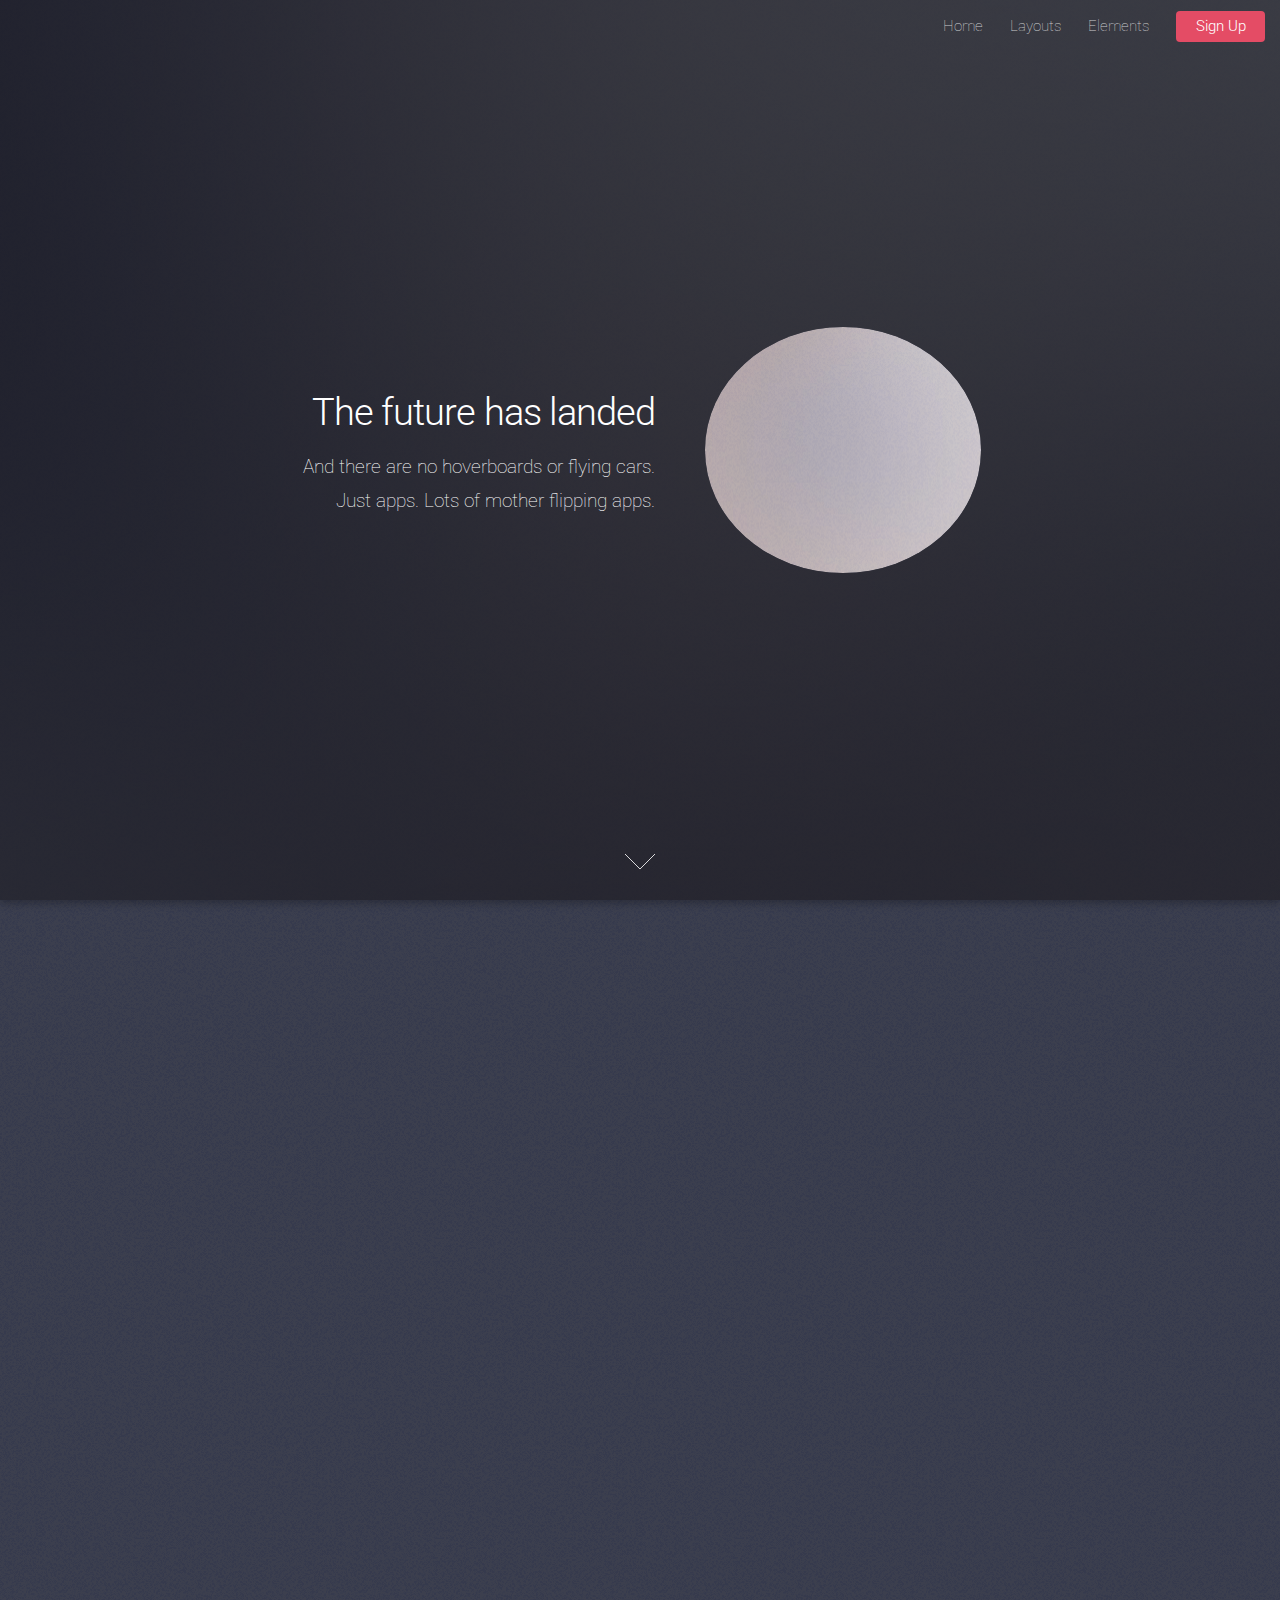
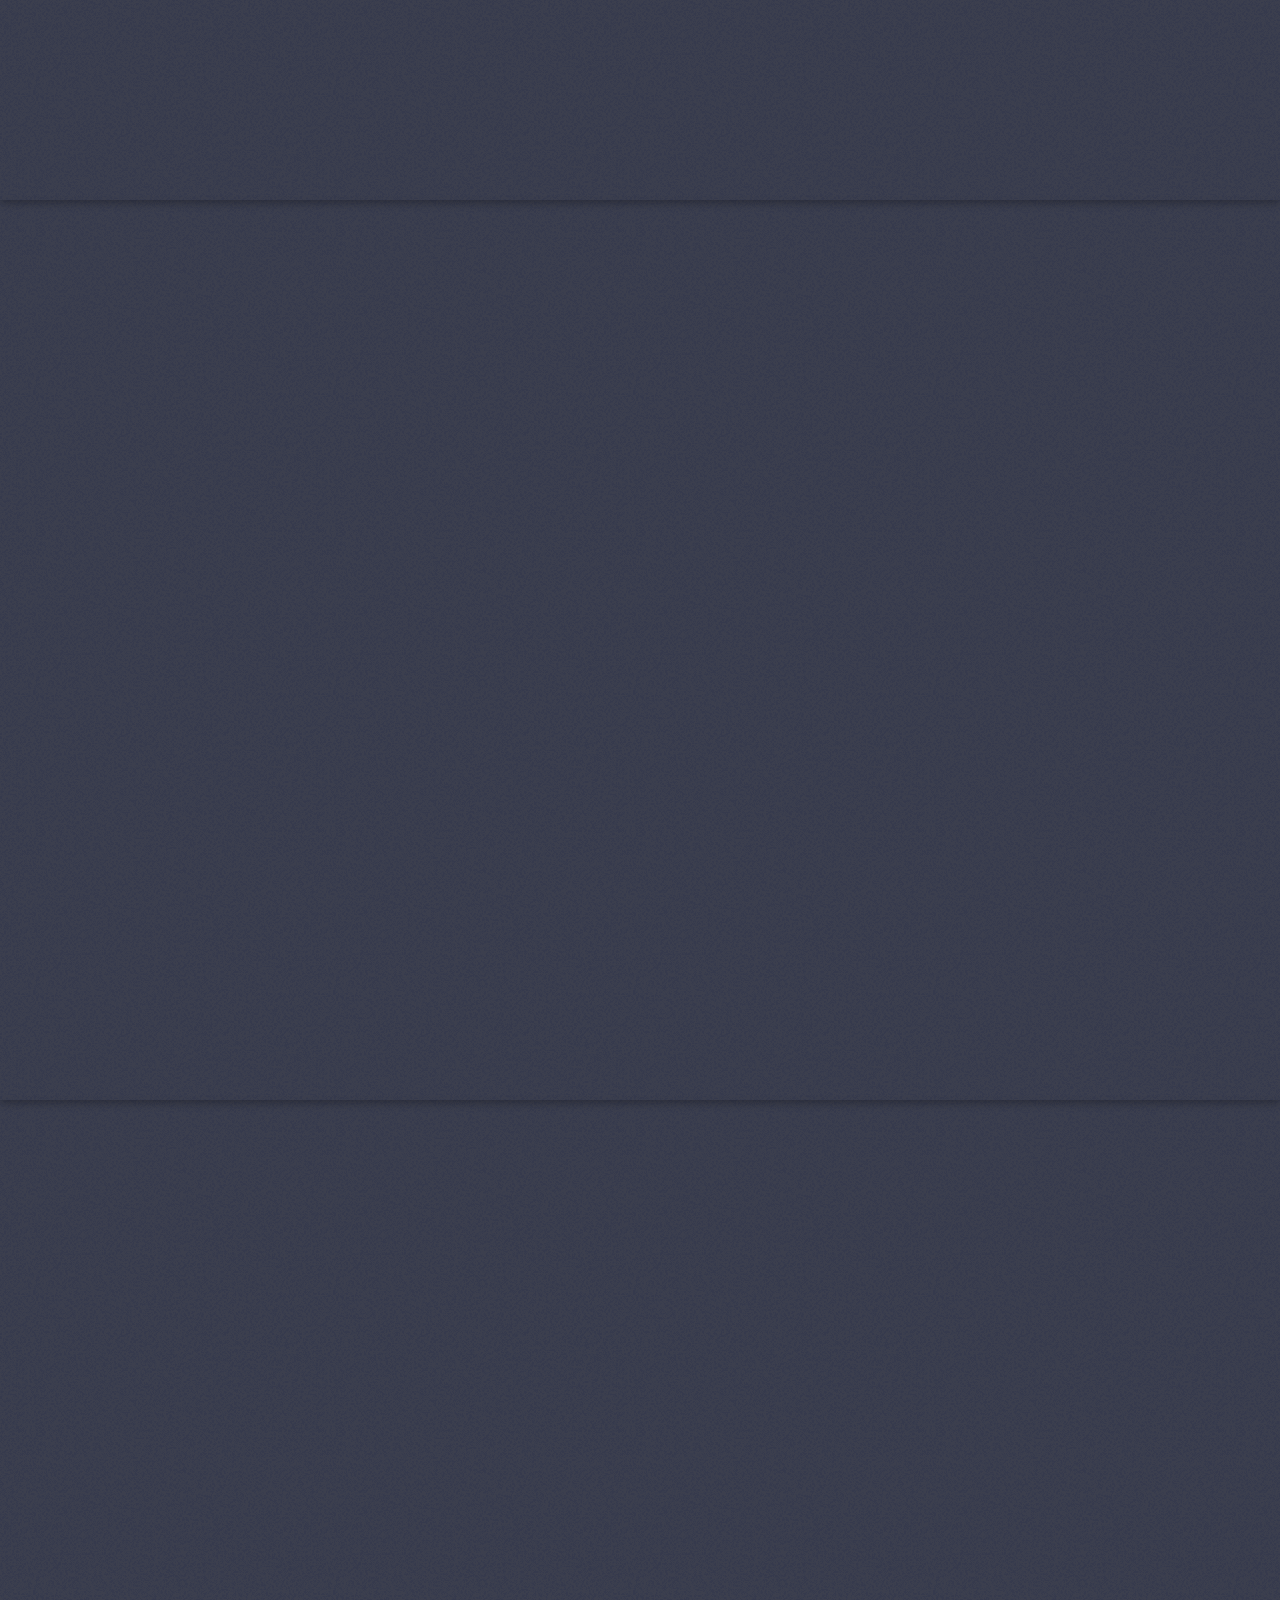
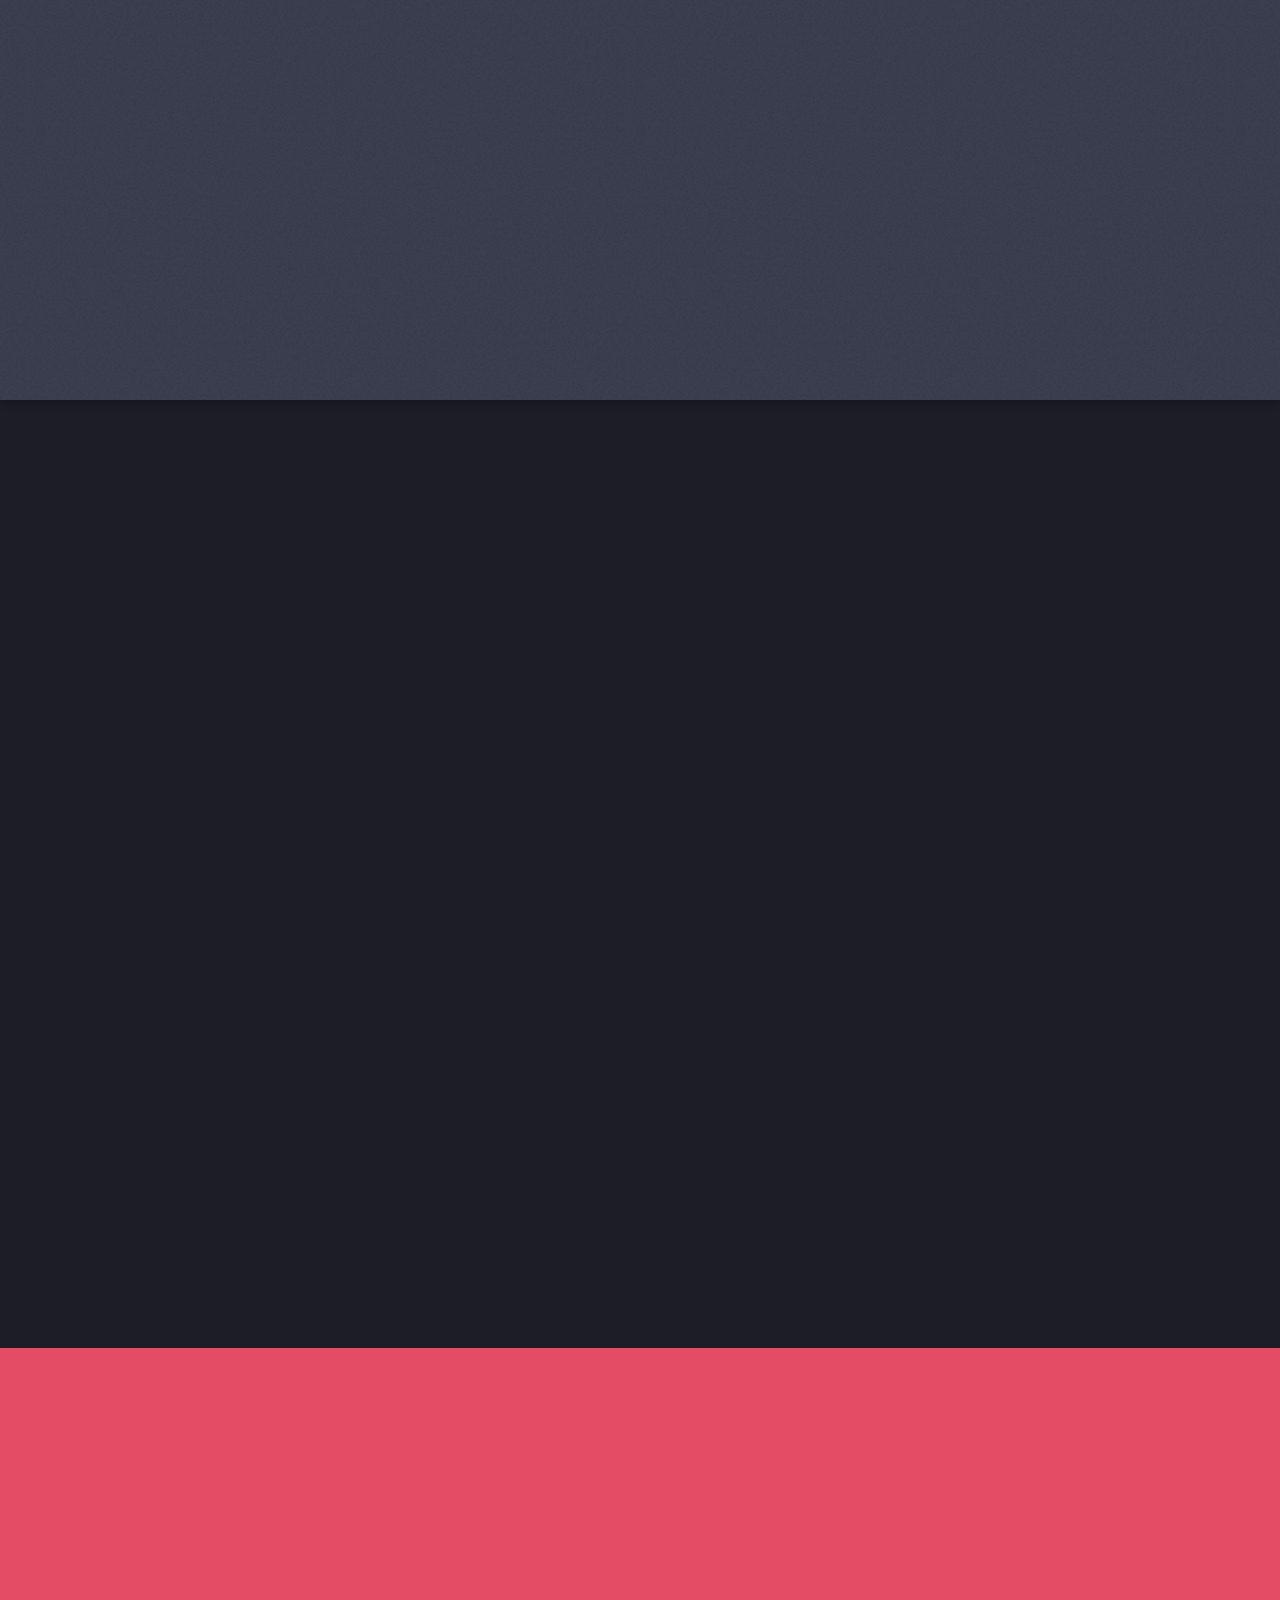
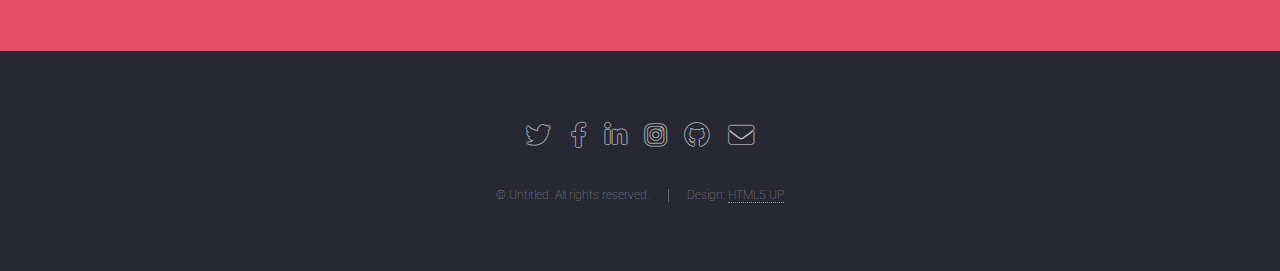
==== commit 7688ff22: "removed Landed" ====
--- a/index.html
+++ b/index.html
@@ -17,7 +17,7 @@
 
 			<!-- Header -->
 				<header id="header">
-					<h1 id="logo"><a href="index.html">Landed</a></h1>
+					<h1 id="logo"><a href="index.html"></a></h1>
 					<nav id="nav">
 						<ul>
 							<li><a href="index.html">Home</a></li>
--- a/assets/css/main.css
+++ b/assets/css/main.css
@@ -23,7 +23,8 @@
 	border: 0;
 	font-size: 100%;
 	font: inherit;
-	vertical-align: baseline;}
+	vertical-align: baseline;
+	}
 
 article, aside, details, figcaption, figure,
 footer, header, hgroup, menu, nav, section {
@@ -2515,6 +2516,8 @@
 		display: inline-block;
 		position: relative;
 		overflow: hidden;
+		/* width: 340px; */
+		/* height: 278.78px; */
 	}
 
 		.image:before {
@@ -3471,10 +3474,10 @@
 		}
 
 		#banner:after {
-			background-image: -moz-linear-gradient(top, rgba(23, 24, 32, 0.95), rgba(23, 24, 32, 0.95)), url("images/overlay.png");;
-			background-image: -webkit-linear-gradient(top, rgba(23, 24, 32, 0.95), rgba(23, 24, 32, 0.95)), url("images/overlay.png");;
-			background-image: -ms-linear-gradient(top, rgba(23, 24, 32, 0.95), rgba(23, 24, 32, 0.95)), url("images/overlay.png");;
-			background-image: linear-gradient(top, rgba(23, 24, 32, 0.95), rgba(23, 24, 32, 0.95)), url("images/overlay.png");;
+			background-image: -moz-linear-gradient(top, rgba(23, 24, 32, 0.95), rgba(23, 24, 32, 0.95)), url("images/overlay.png");
+			background-image: -webkit-linear-gradient(top, rgba(23, 24, 32, 0.80), rgba(23, 24, 32, 0.80)), url("images/overlay.png");
+			background-image: -ms-linear-gradient(top, rgba(23, 24, 32, 0.95), rgba(23, 24, 32, 0.95)), url("images/overlay.png");
+			background-image: linear-gradient(top, rgba(23, 24, 32, 0.95), rgba(23, 24, 32, 0.95)), url("images/overlay.png");
 			content: '';
 			display: block;
 			height: 100%;
@@ -3513,7 +3516,8 @@
 			#banner .content .image {
 				border-radius: 100%;
 				display: inline-block;
-				height: 18em;
+				height: 16em;
+				/* padding-top: 2em; */
 				margin-left: 3em;
 				vertical-align: middle;
 				width: 18em;
@@ -3523,6 +3527,7 @@
 					border-radius: 100%;
 					display: block;
 					width: 100%;
+					height: 100%;
 				}
 
 	body.is-touch #banner {
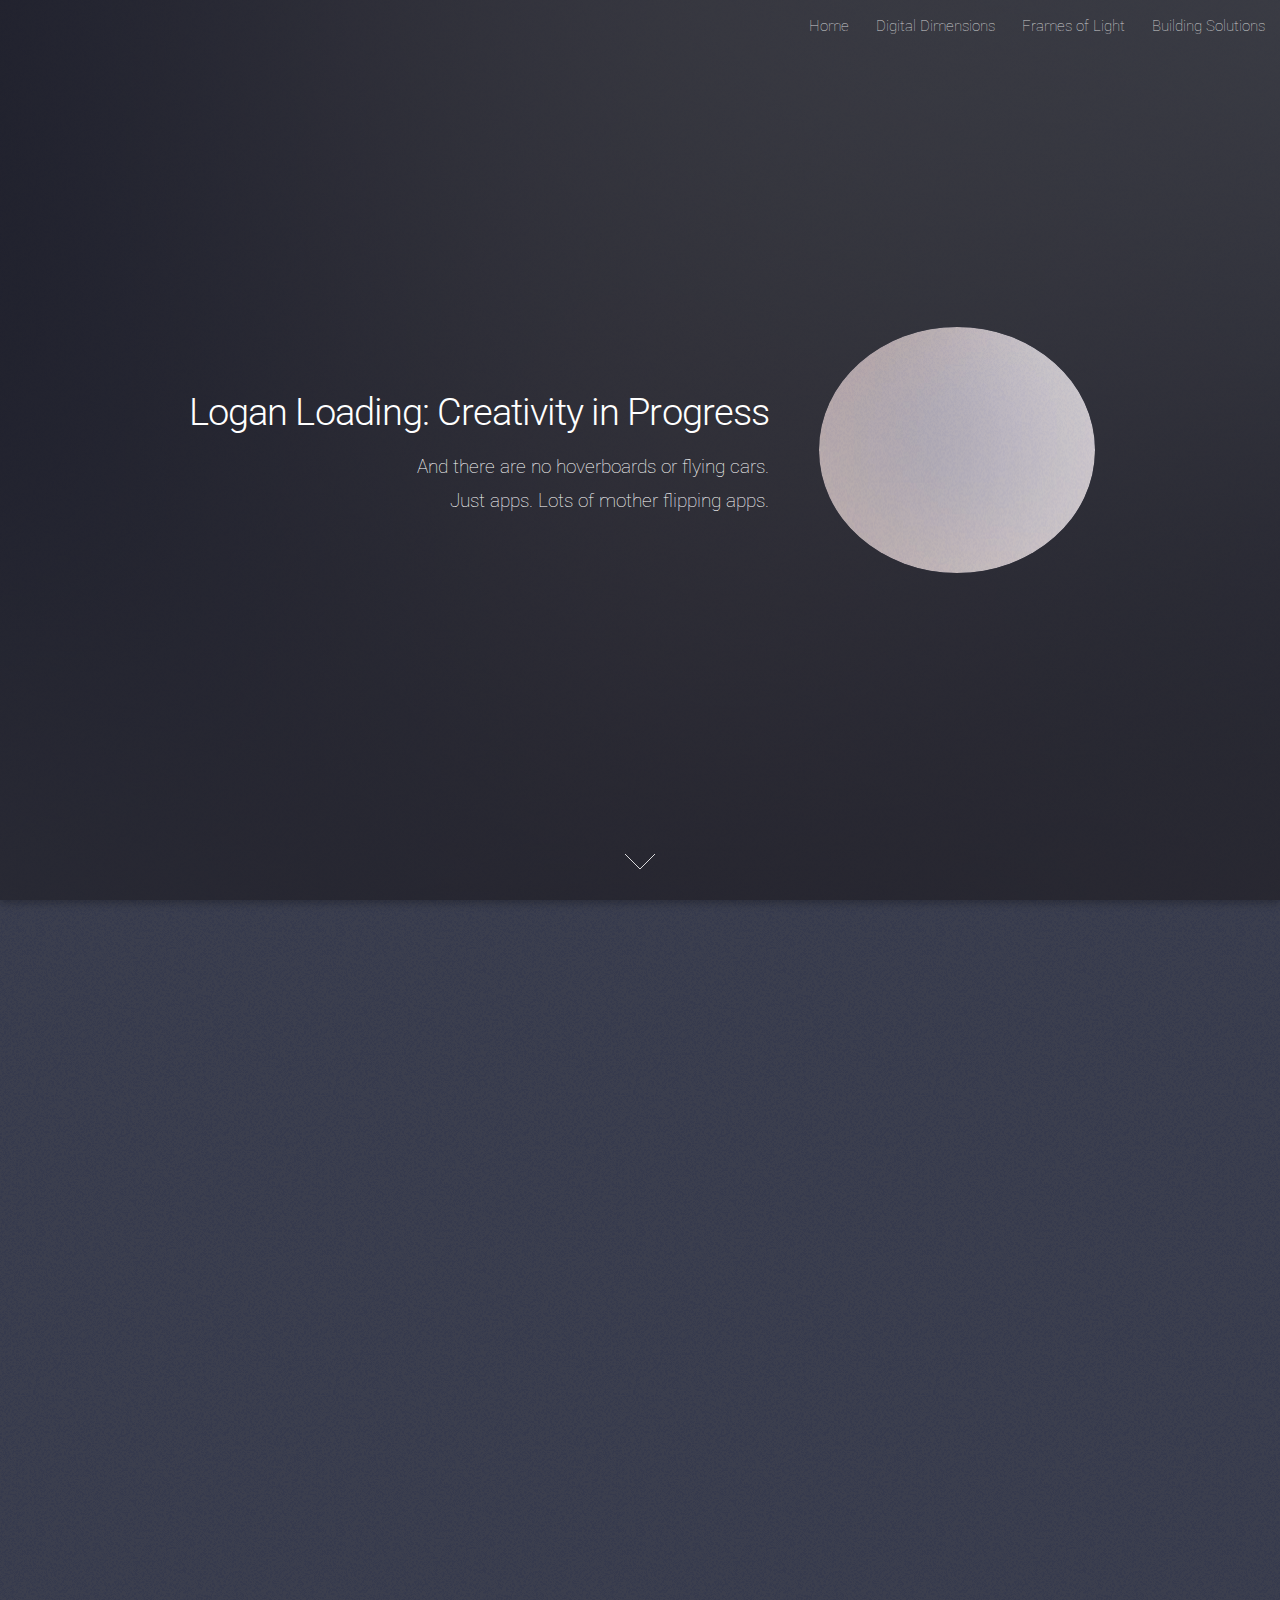
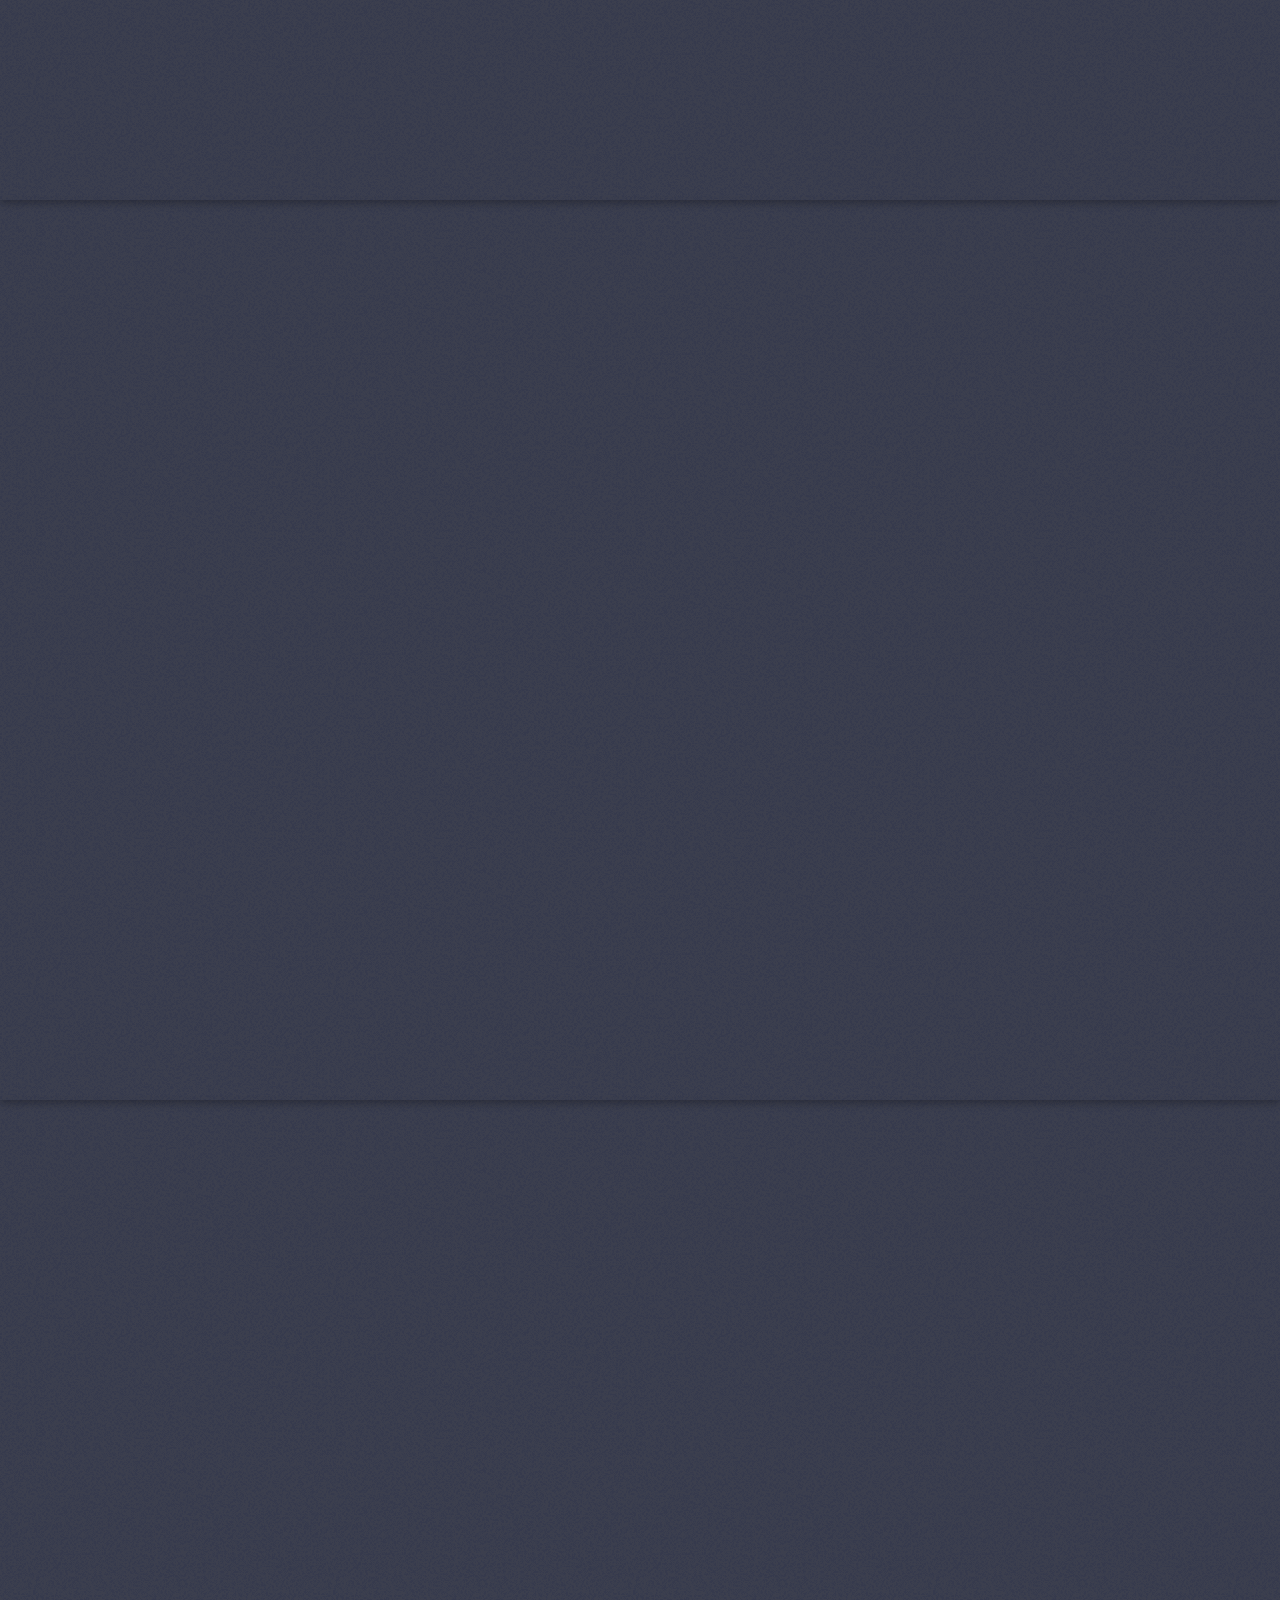
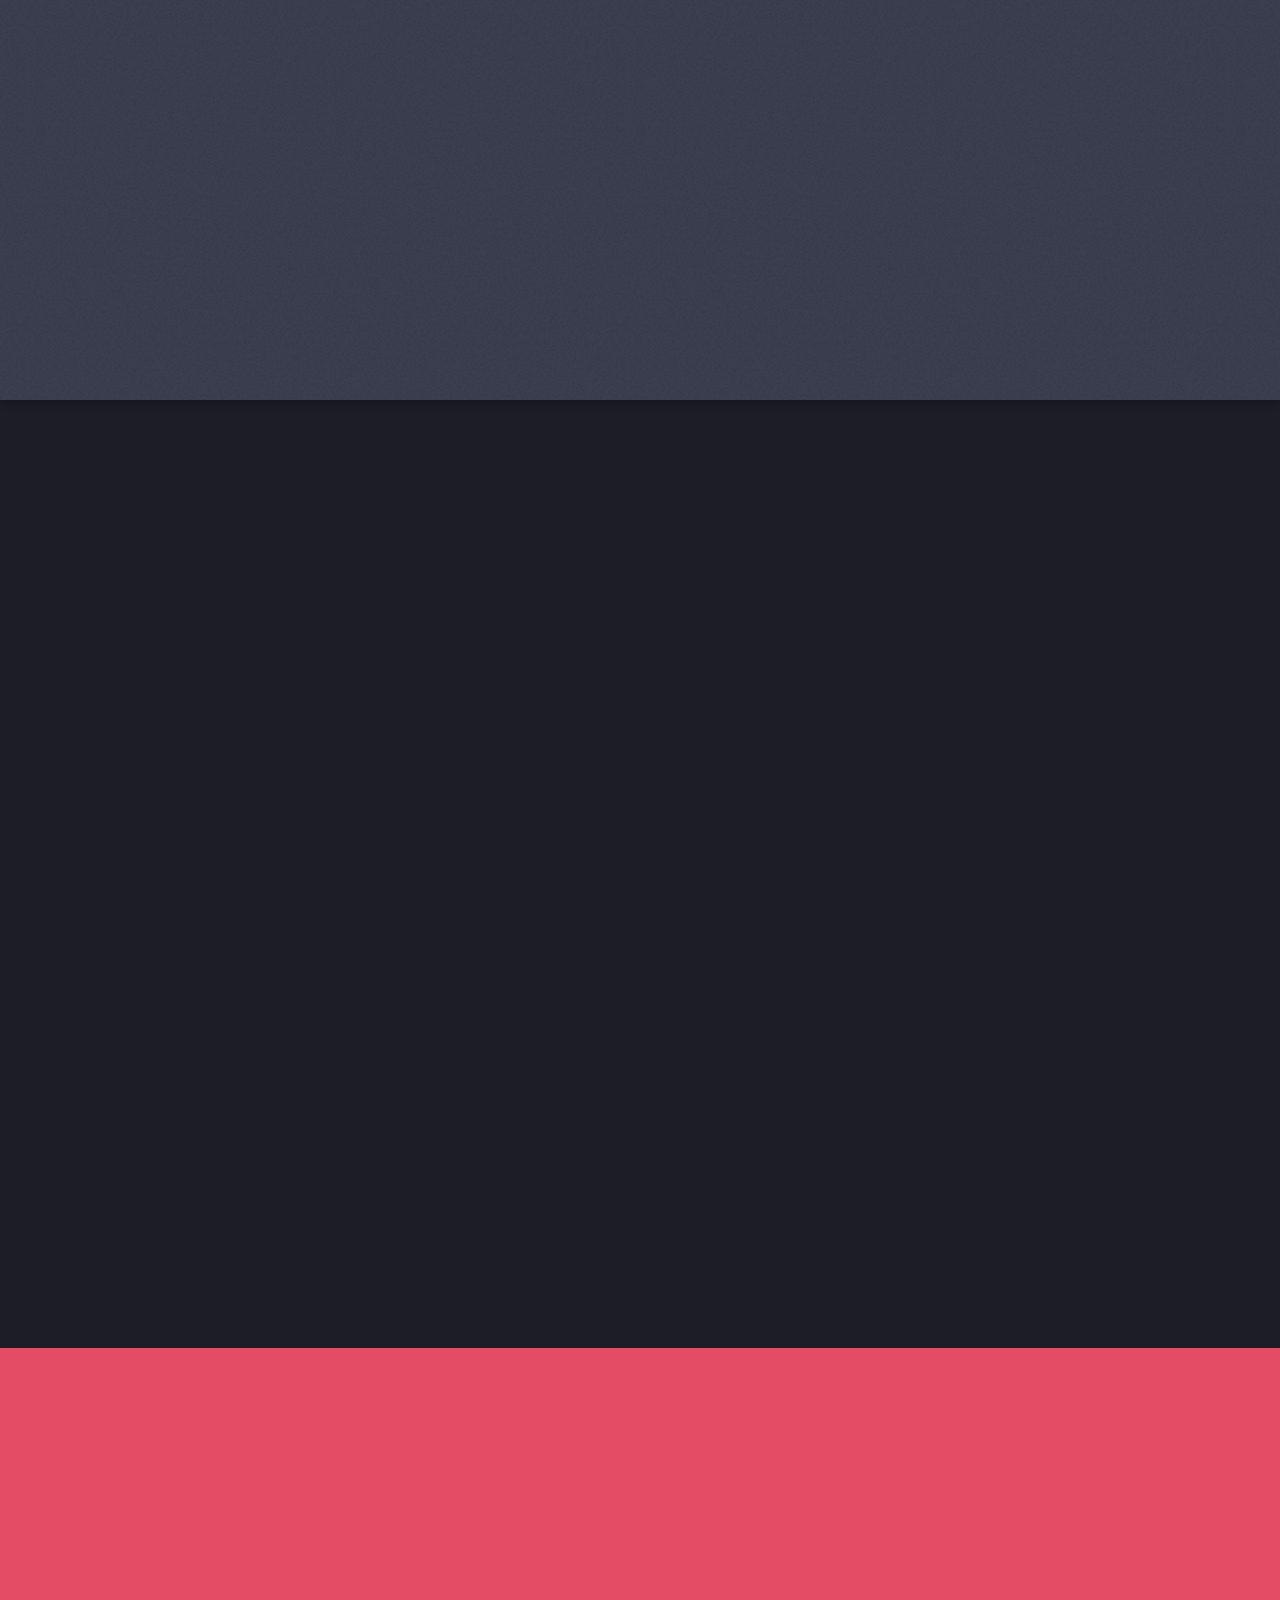
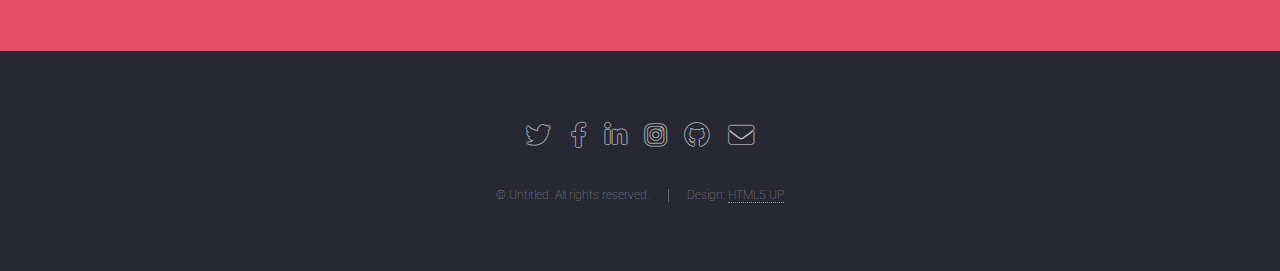
==== commit 04d9c427: "Updated links" ====
--- a/index.html
+++ b/index.html
@@ -6,7 +6,7 @@
 -->
 <html>
 	<head>
-		<title>Landed by HTML5 UP</title>
+		<title>Logan Loading: Creativity in Progress</title>
 		<meta charset="utf-8" />
 		<meta name="viewport" content="width=device-width, initial-scale=1, user-scalable=no" />
 		<link rel="stylesheet" href="assets/css/main.css" />
@@ -21,7 +21,10 @@
 					<nav id="nav">
 						<ul>
 							<li><a href="index.html">Home</a></li>
-							<li>
+							<li><a href="digital_dimensions.html">Digital Dimensions</a></li>
+							<li><a href="frames_of_light.html">Frames of Light</a></li>
+							<li><a href="building_solutions.html">Building Solutions</a></li>
+							<!--<li>
 								<a href="#">Layouts</a>
 								<ul>
 									<li><a href="left-sidebar.html">Left Sidebar</a></li>
@@ -37,9 +40,9 @@
 										</ul>
 									</li>
 								</ul>
-							</li>
-							<li><a href="elements.html">Elements</a></li>
-							<li><a href="#" class="button primary">Sign Up</a></li>
+							</li>  
+							<li><a href="elements.html">Elements</a></li> -->
+							<!-- <li><a href="#" class="button primary">Sign Up</a></li> -->
 						</ul>
 					</nav>
 				</header>
@@ -48,7 +51,7 @@
 				<section id="banner">
 					<div class="content">
 						<header>
-							<h2>The future has landed</h2>
+							<h2>Logan Loading: Creativity in Progress</h2>
 							<p>And there are no hoverboards or flying cars.<br />
 							Just apps. Lots of mother flipping apps.</p>
 						</header>
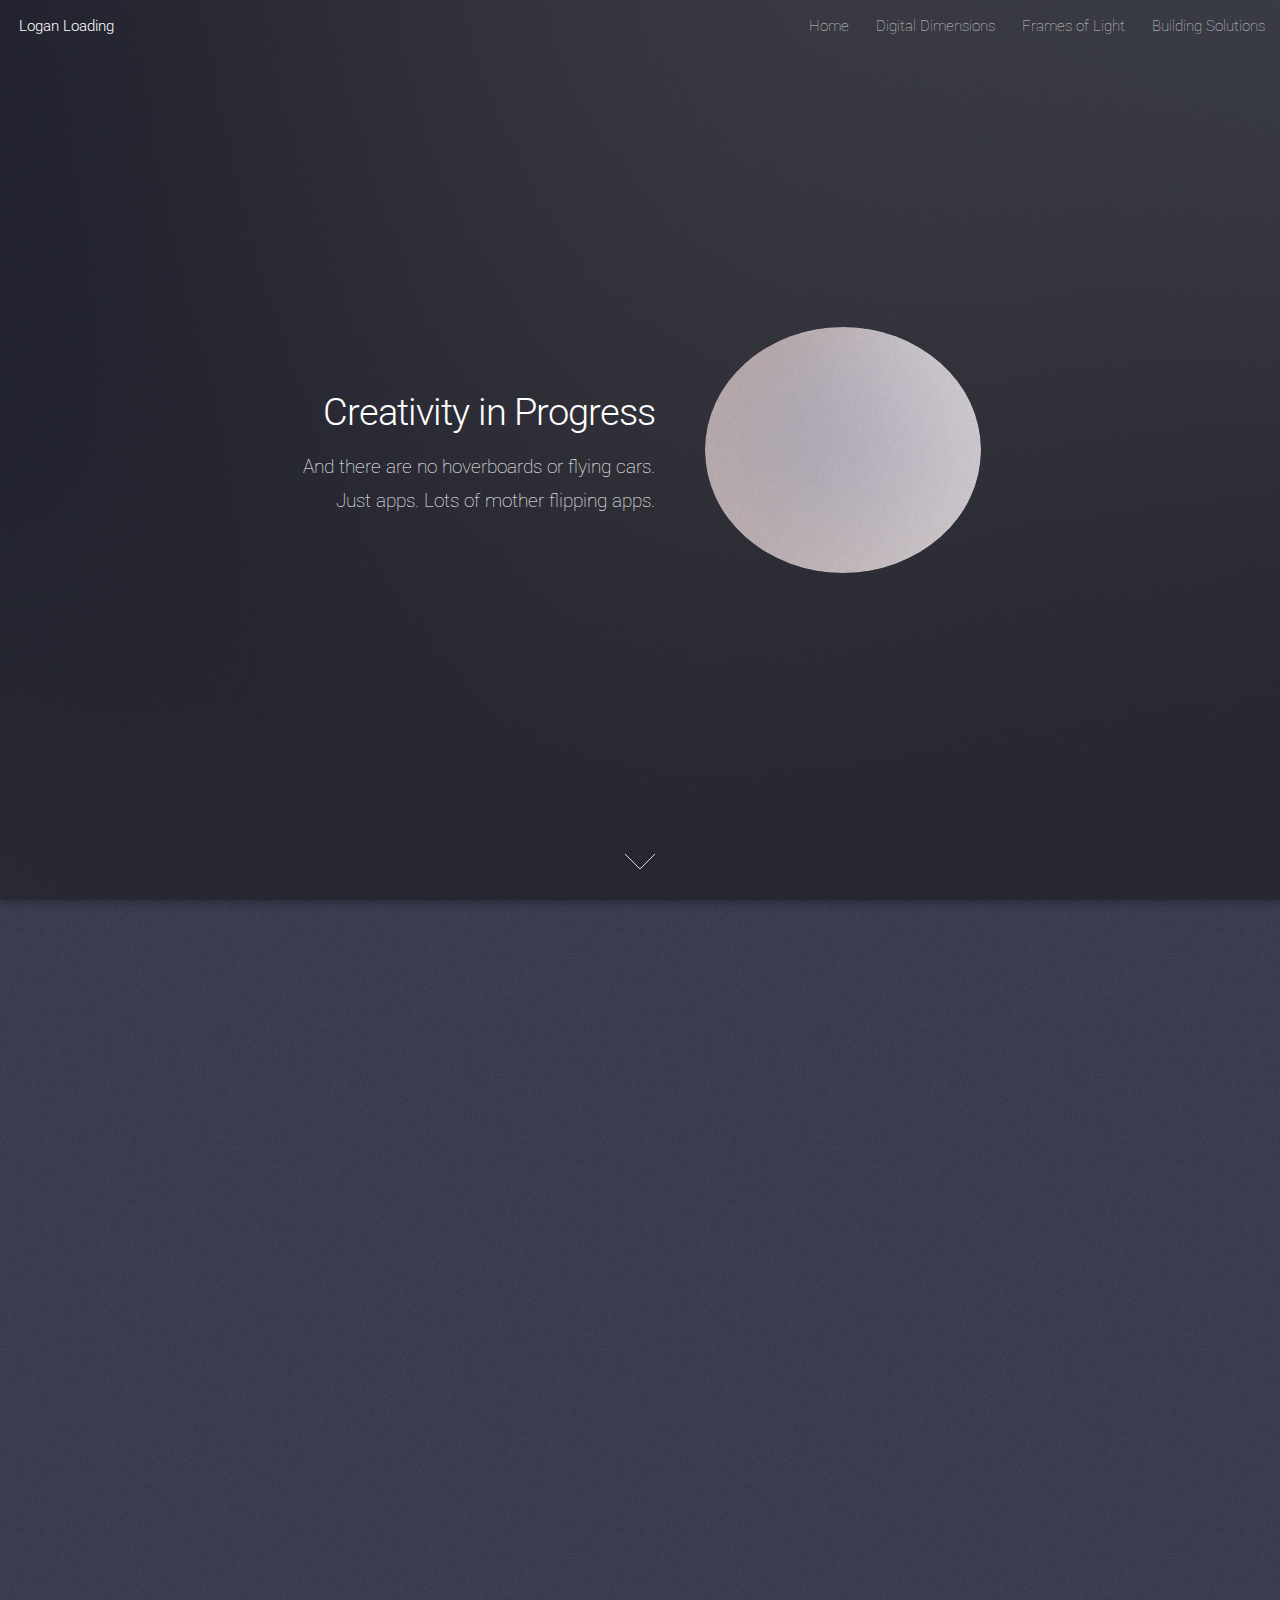
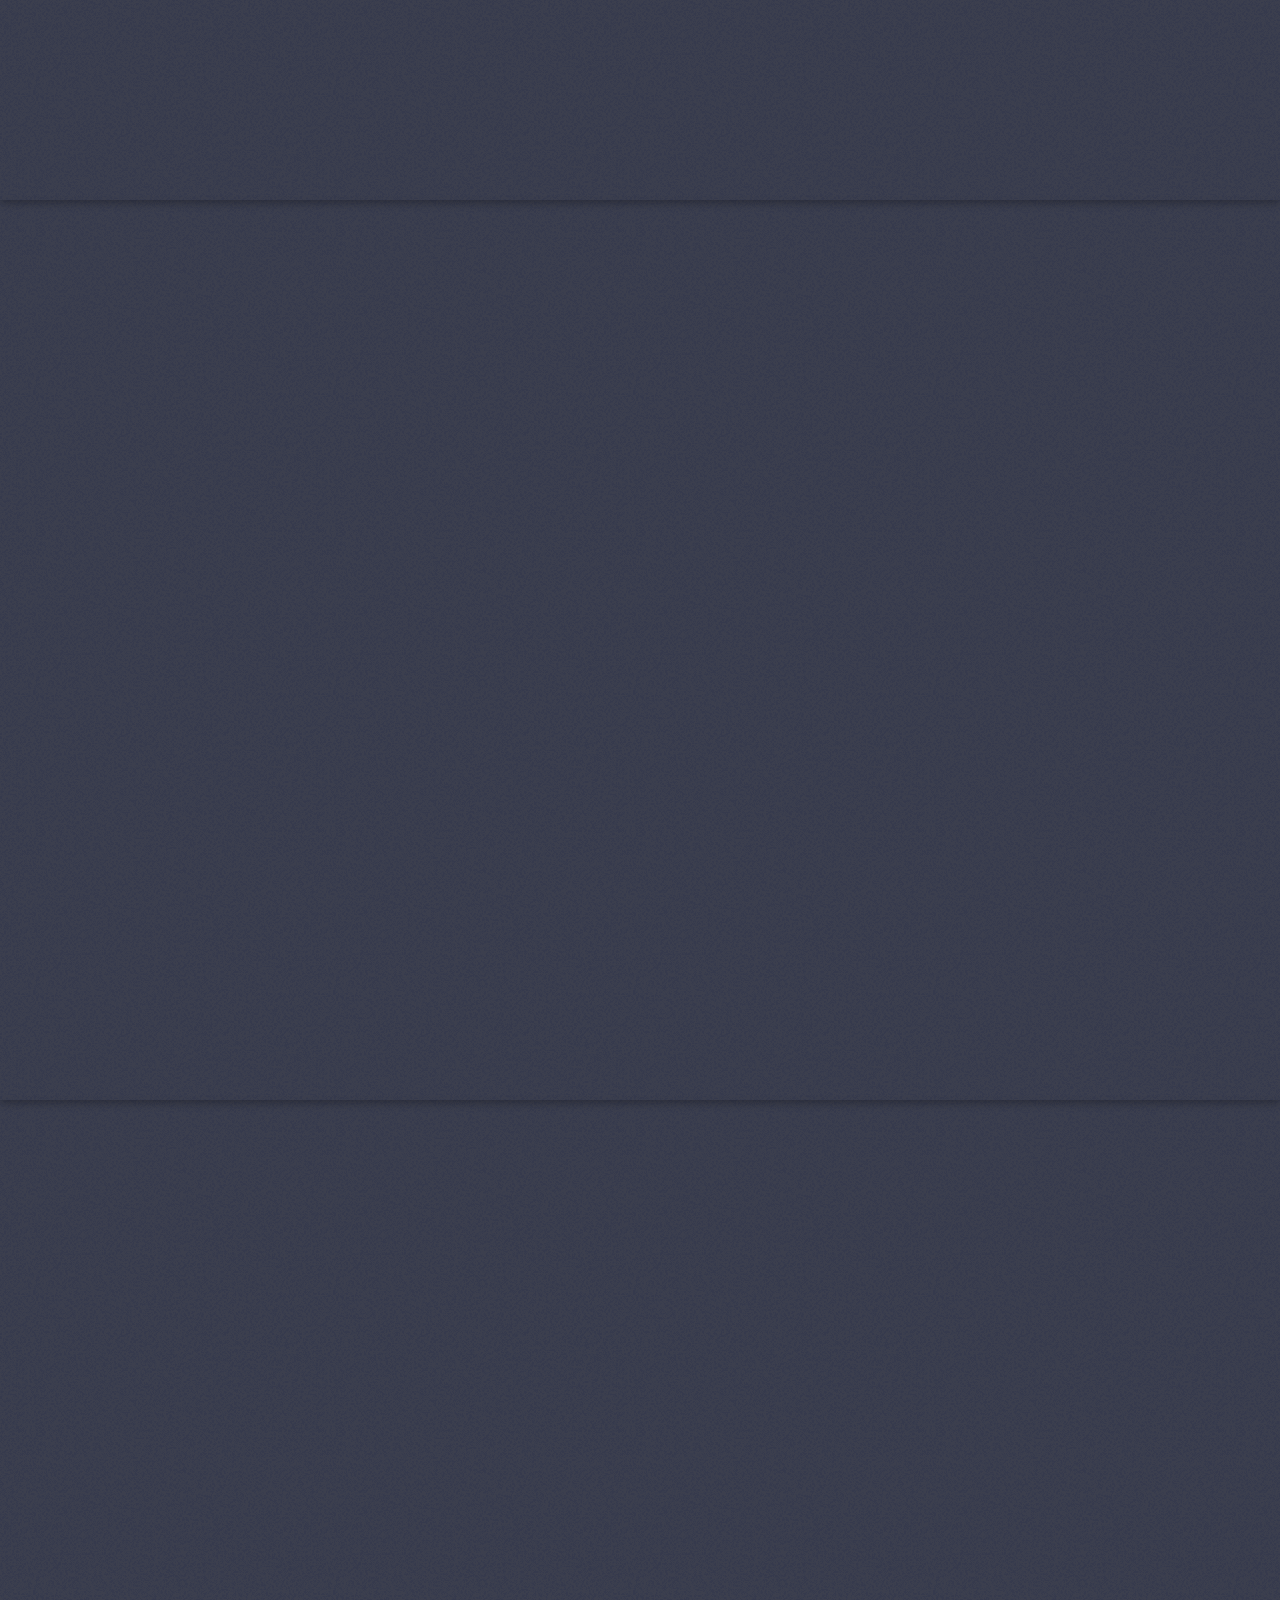
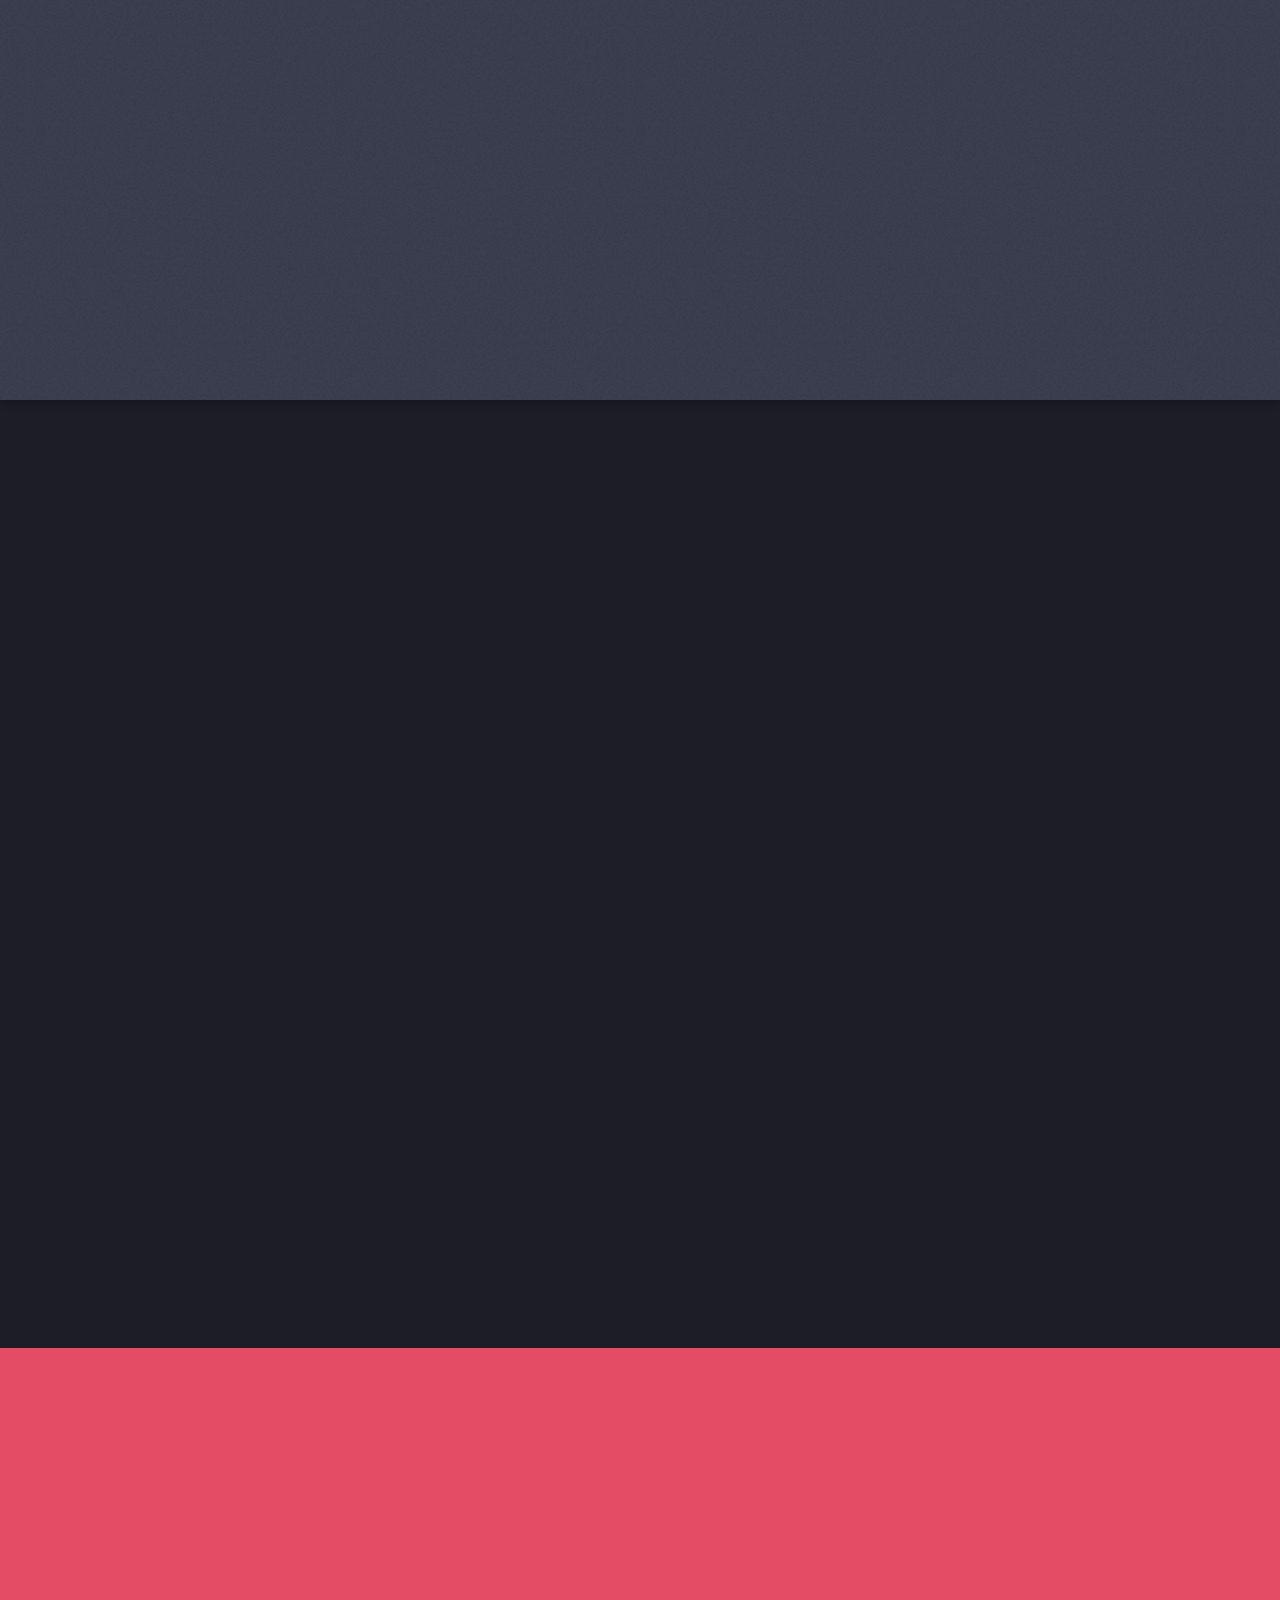
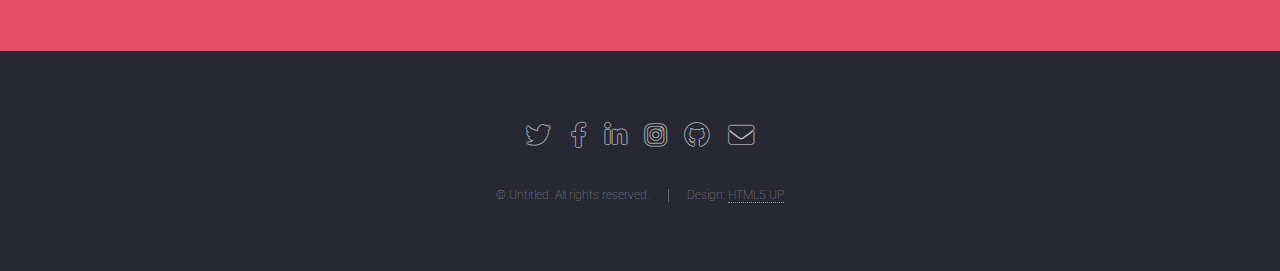
==== commit 6d29c3fe: "Good" ====
--- a/index.html
+++ b/index.html
@@ -6,7 +6,7 @@
 -->
 <html>
 	<head>
-		<title>Logan Loading: Creativity in Progress</title>
+		<title>Creativity in Progress</title>
 		<meta charset="utf-8" />
 		<meta name="viewport" content="width=device-width, initial-scale=1, user-scalable=no" />
 		<link rel="stylesheet" href="assets/css/main.css" />
@@ -17,7 +17,7 @@
 
 			<!-- Header -->
 				<header id="header">
-					<h1 id="logo"><a href="index.html"></a></h1>
+					<h1 id="logo"><a href="index.html">Logan Loading</a></h1>
 					<nav id="nav">
 						<ul>
 							<li><a href="index.html">Home</a></li>
@@ -51,7 +51,7 @@
 				<section id="banner">
 					<div class="content">
 						<header>
-							<h2>Logan Loading: Creativity in Progress</h2>
+							<h2>Creativity in Progress</h2>
 							<p>And there are no hoverboards or flying cars.<br />
 							Just apps. Lots of mother flipping apps.</p>
 						</header>
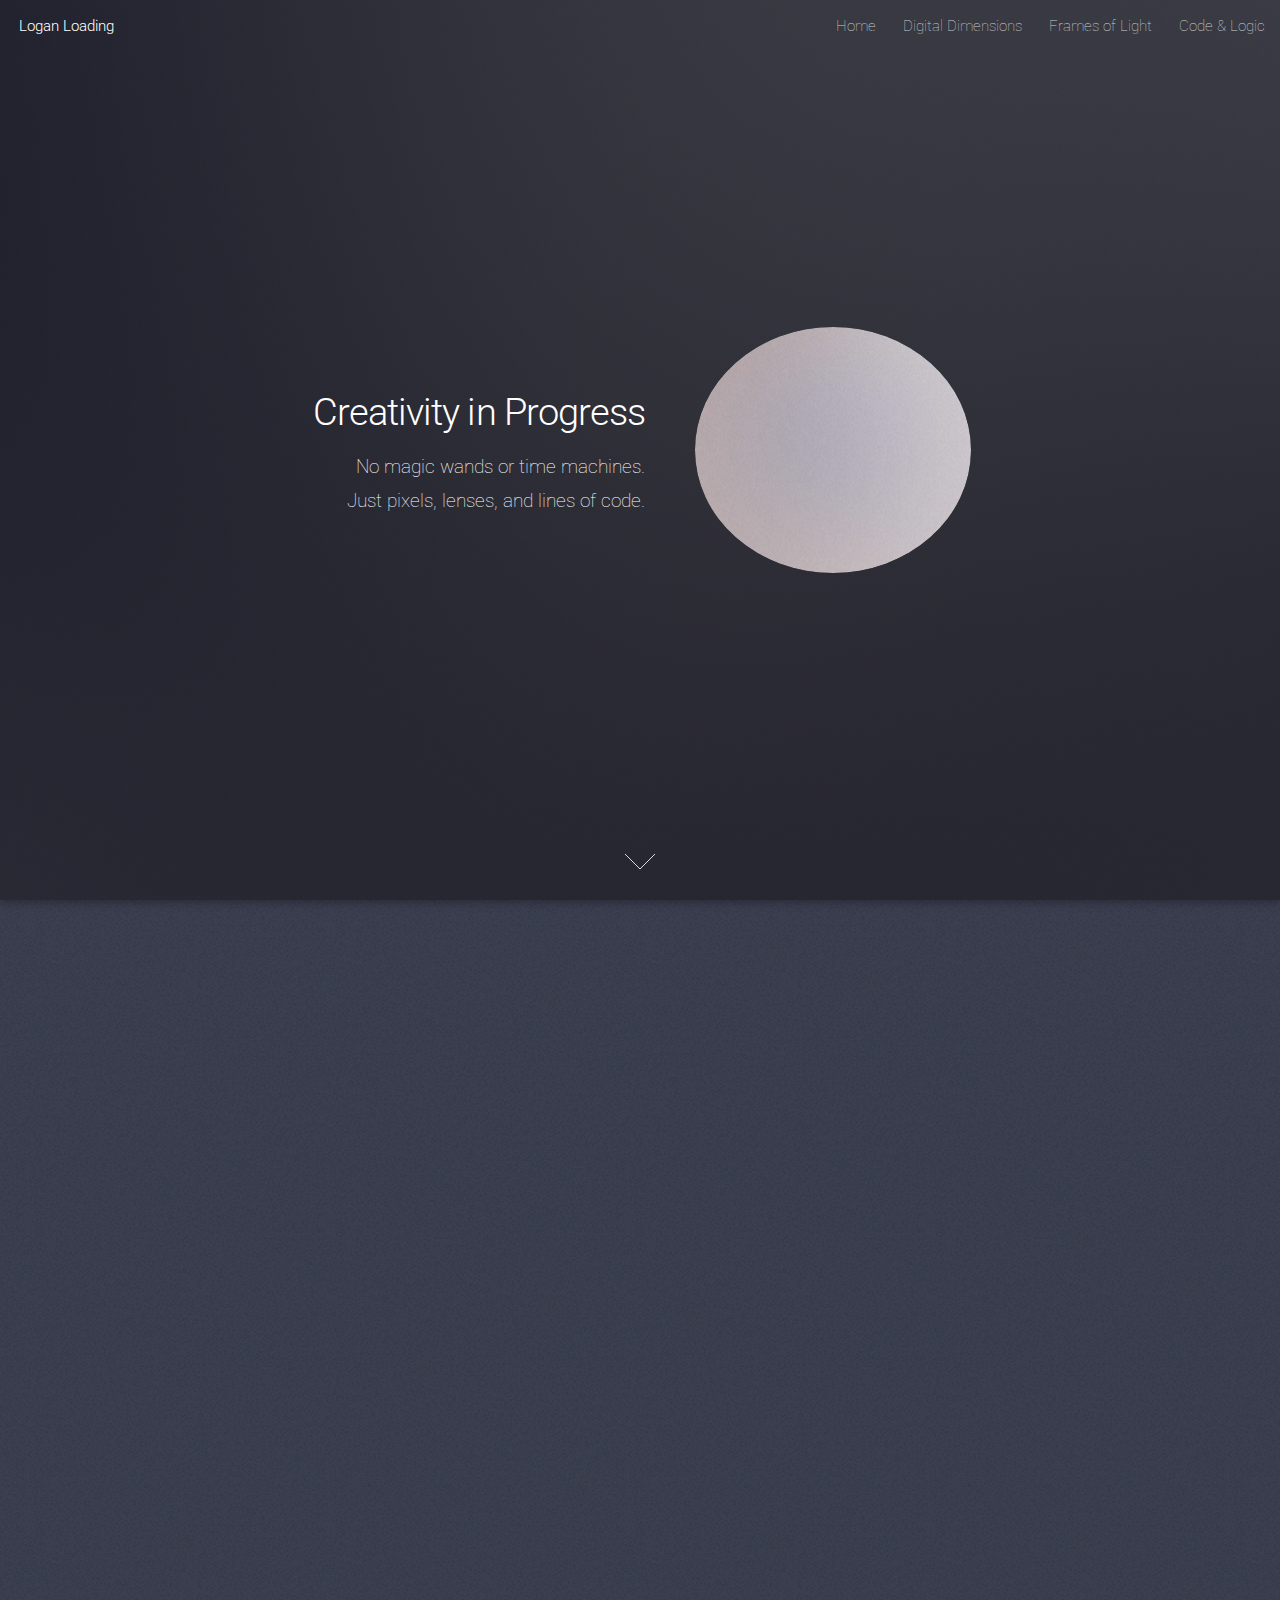
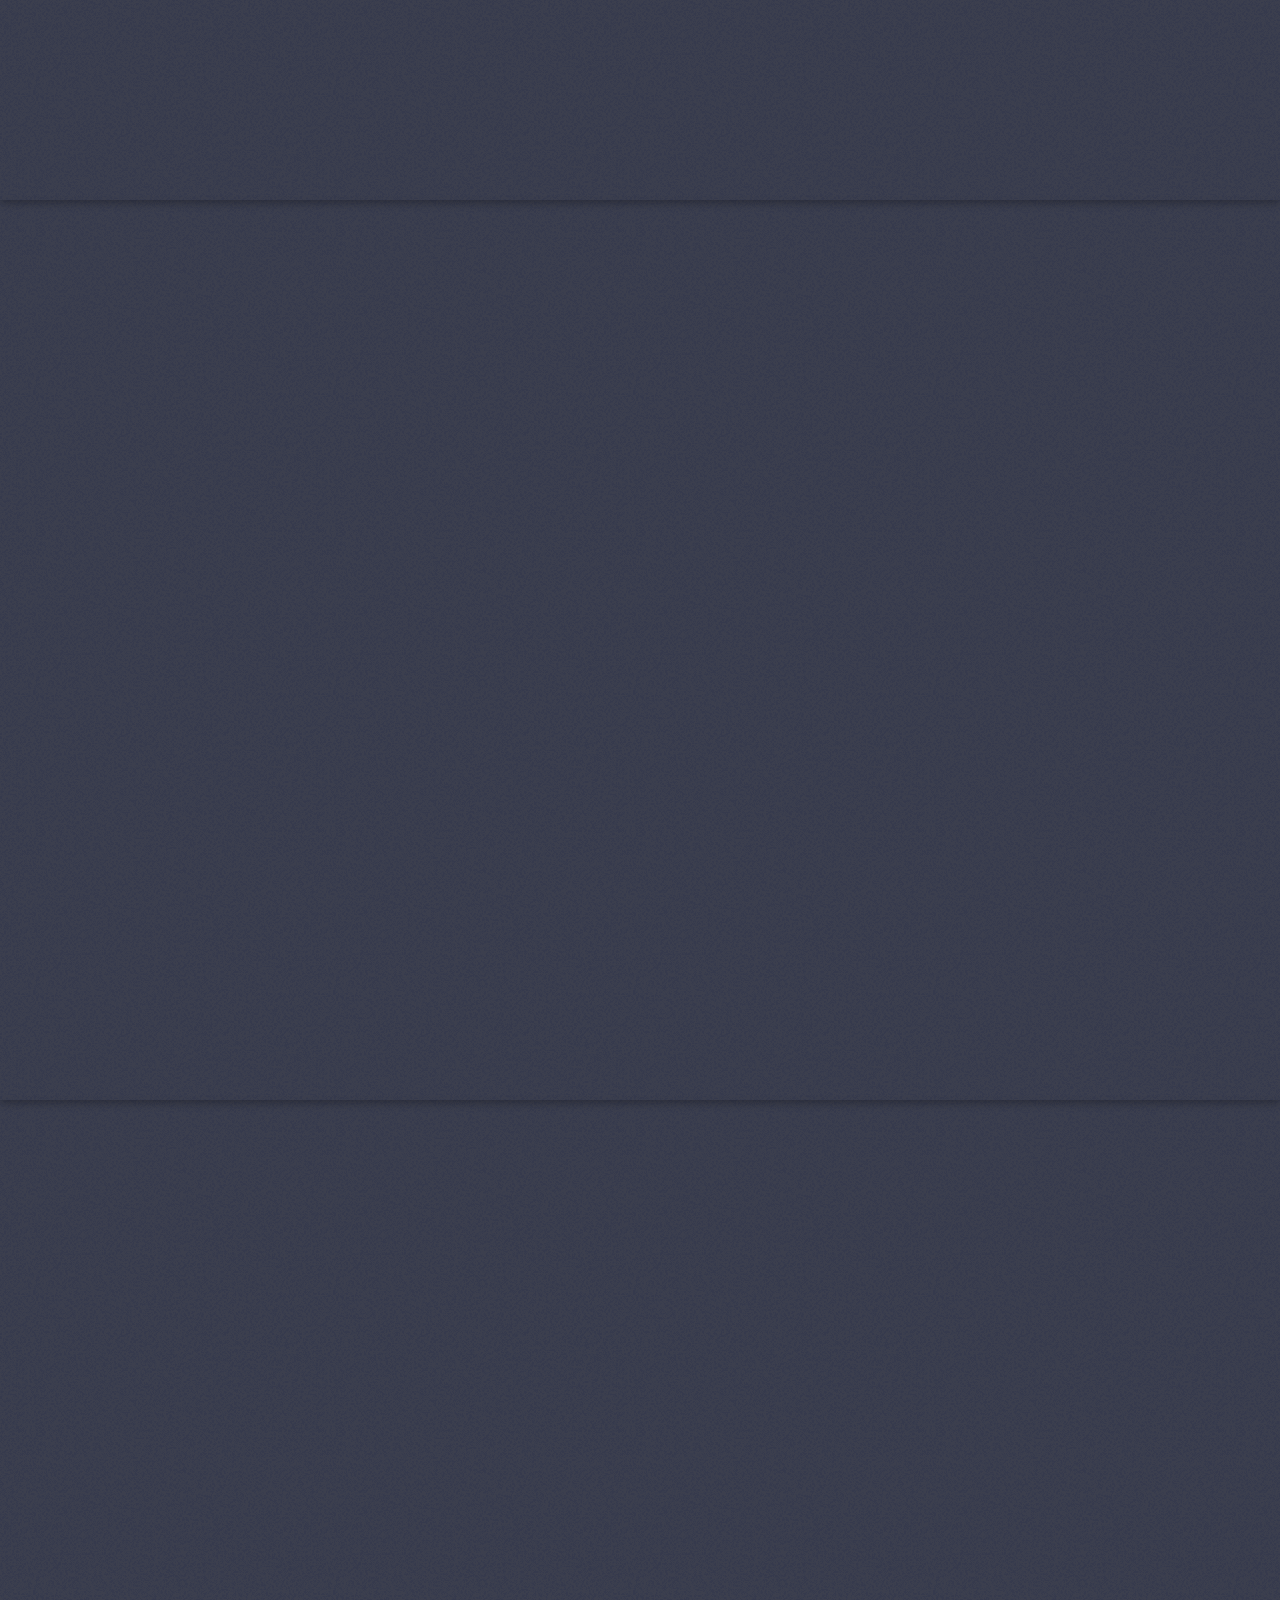
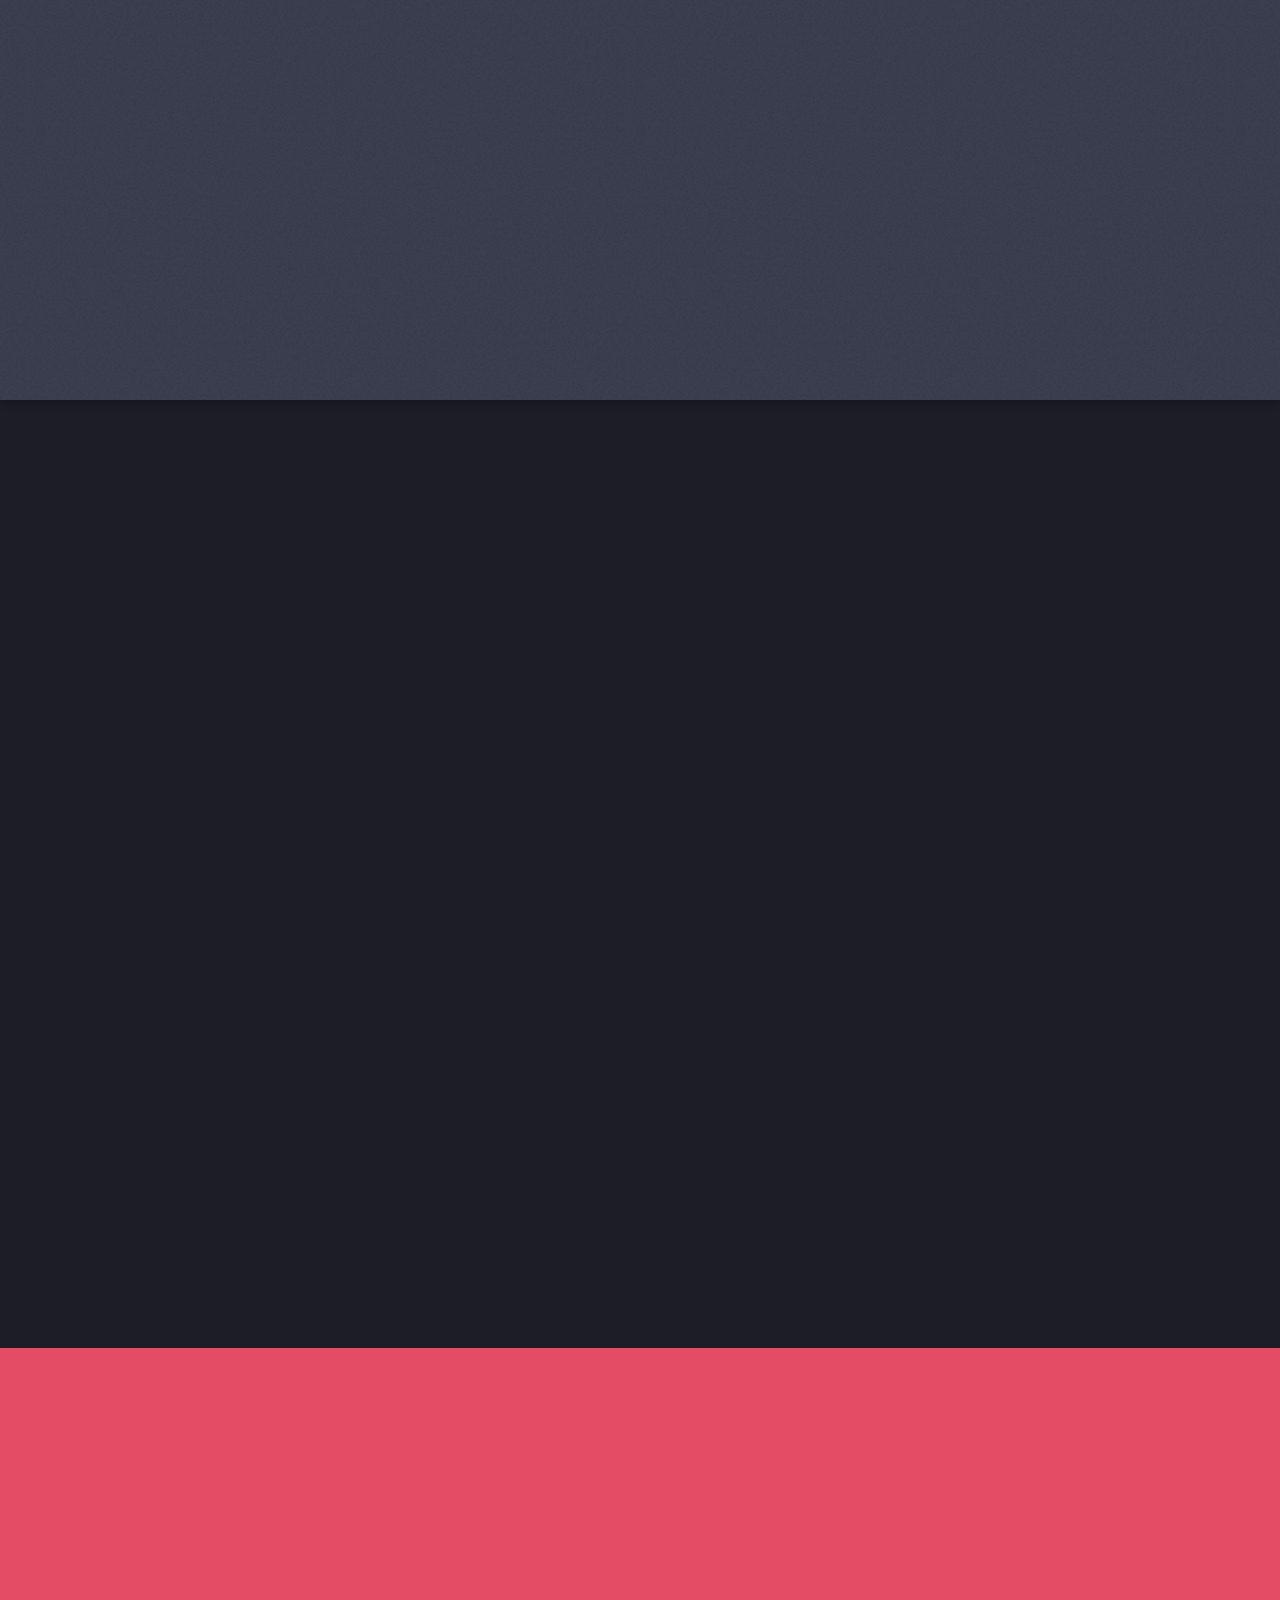
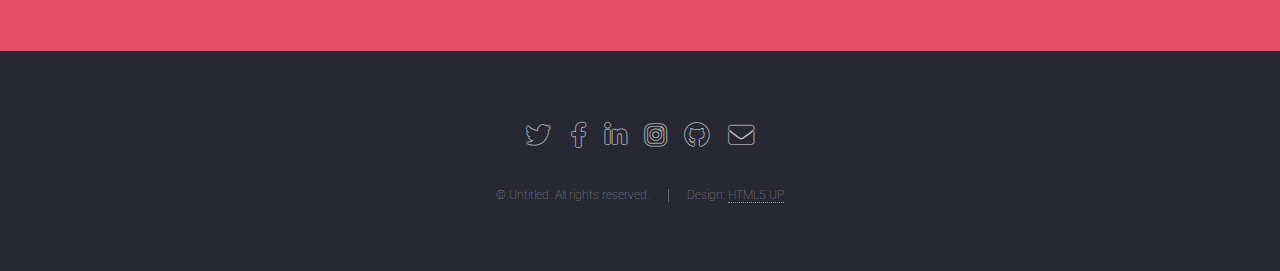
==== commit 7adb882e: "Updated" ====
--- a/index.html
+++ b/index.html
@@ -23,7 +23,7 @@
 							<li><a href="index.html">Home</a></li>
 							<li><a href="digital_dimensions.html">Digital Dimensions</a></li>
 							<li><a href="frames_of_light.html">Frames of Light</a></li>
-							<li><a href="building_solutions.html">Building Solutions</a></li>
+							<li><a href="code_logic.html">Code & Logic</a></li>
 							<!--<li>
 								<a href="#">Layouts</a>
 								<ul>
@@ -51,9 +51,9 @@
 				<section id="banner">
 					<div class="content">
 						<header>
-							<h2>Creativity in Progress</h2>
-							<p>And there are no hoverboards or flying cars.<br />
-							Just apps. Lots of mother flipping apps.</p>
+							<h2>Creativity in Progress</h2> 
+							<p>No magic wands or time machines.<br />
+								Just pixels, lenses, and lines of code.</p>
 						</header>
 						<span class="image"><img src="images/pic01.jpg" alt="" /></span>
 					</div>
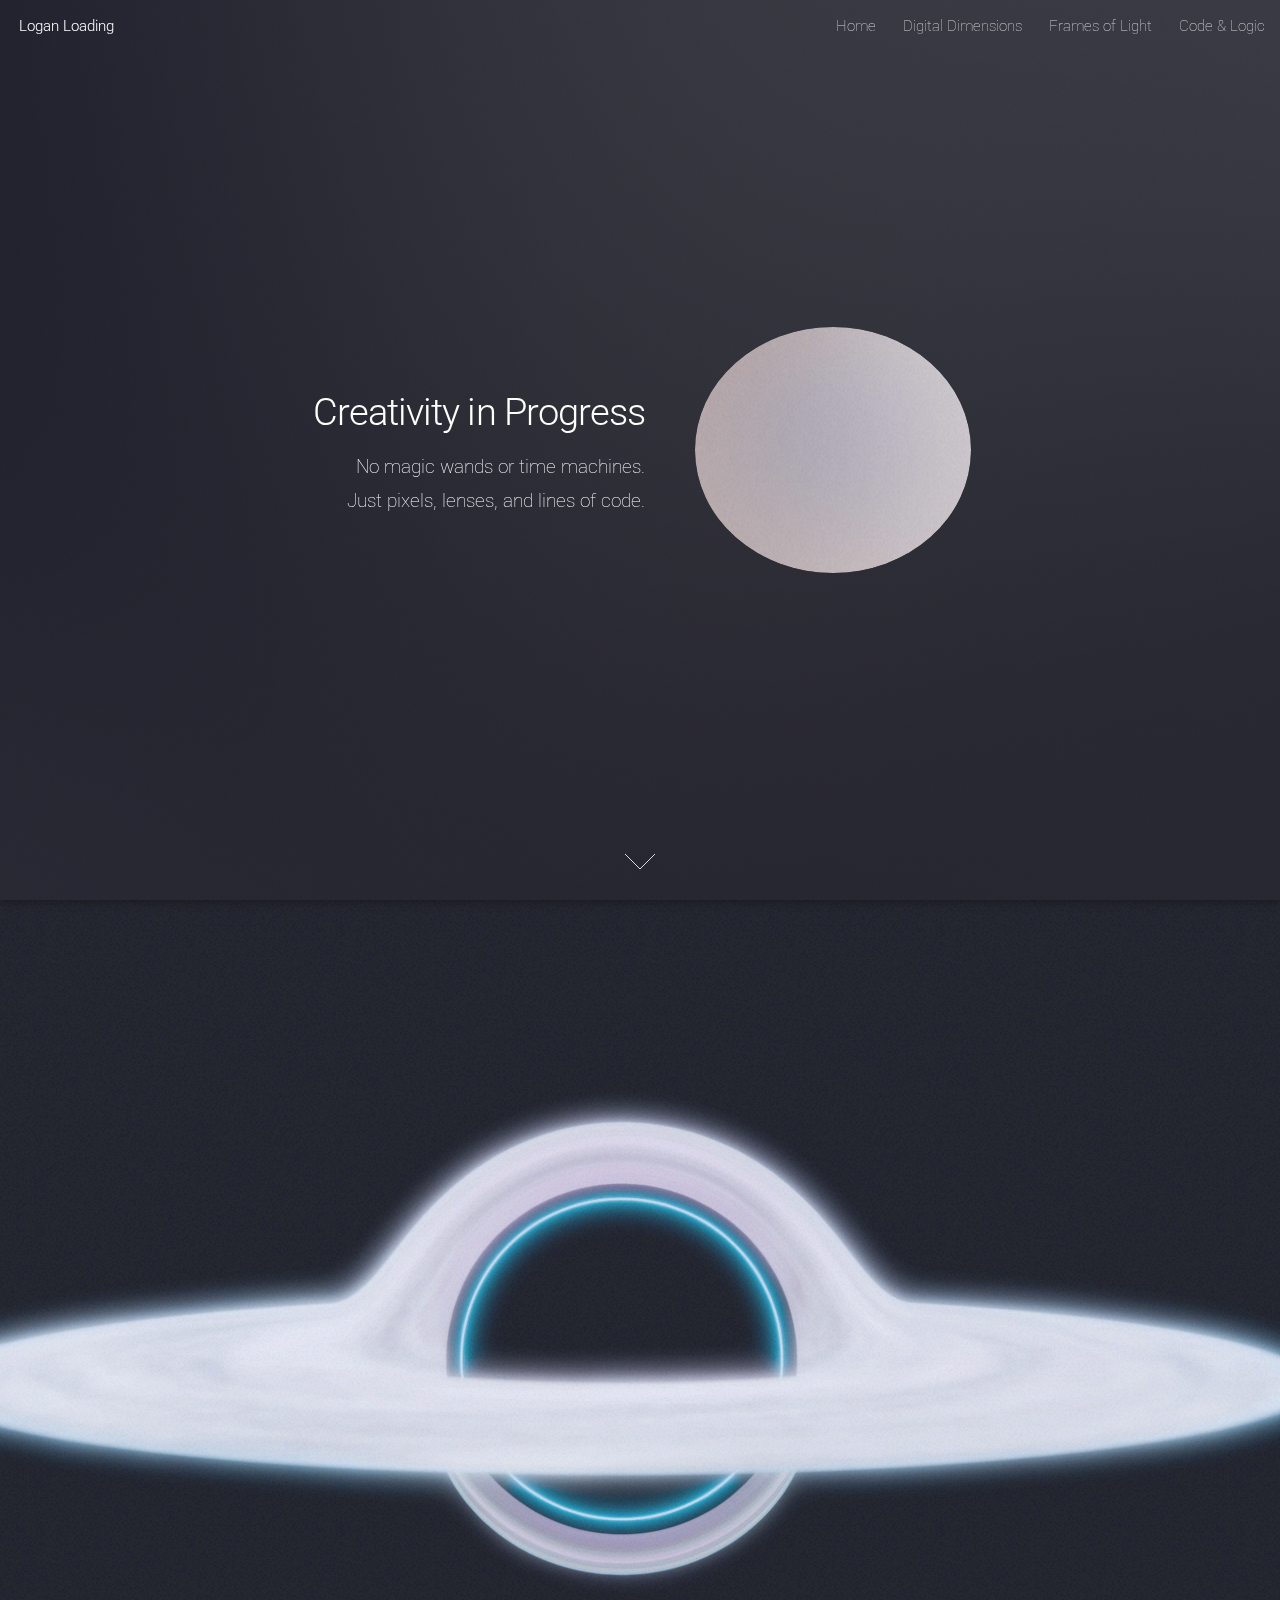
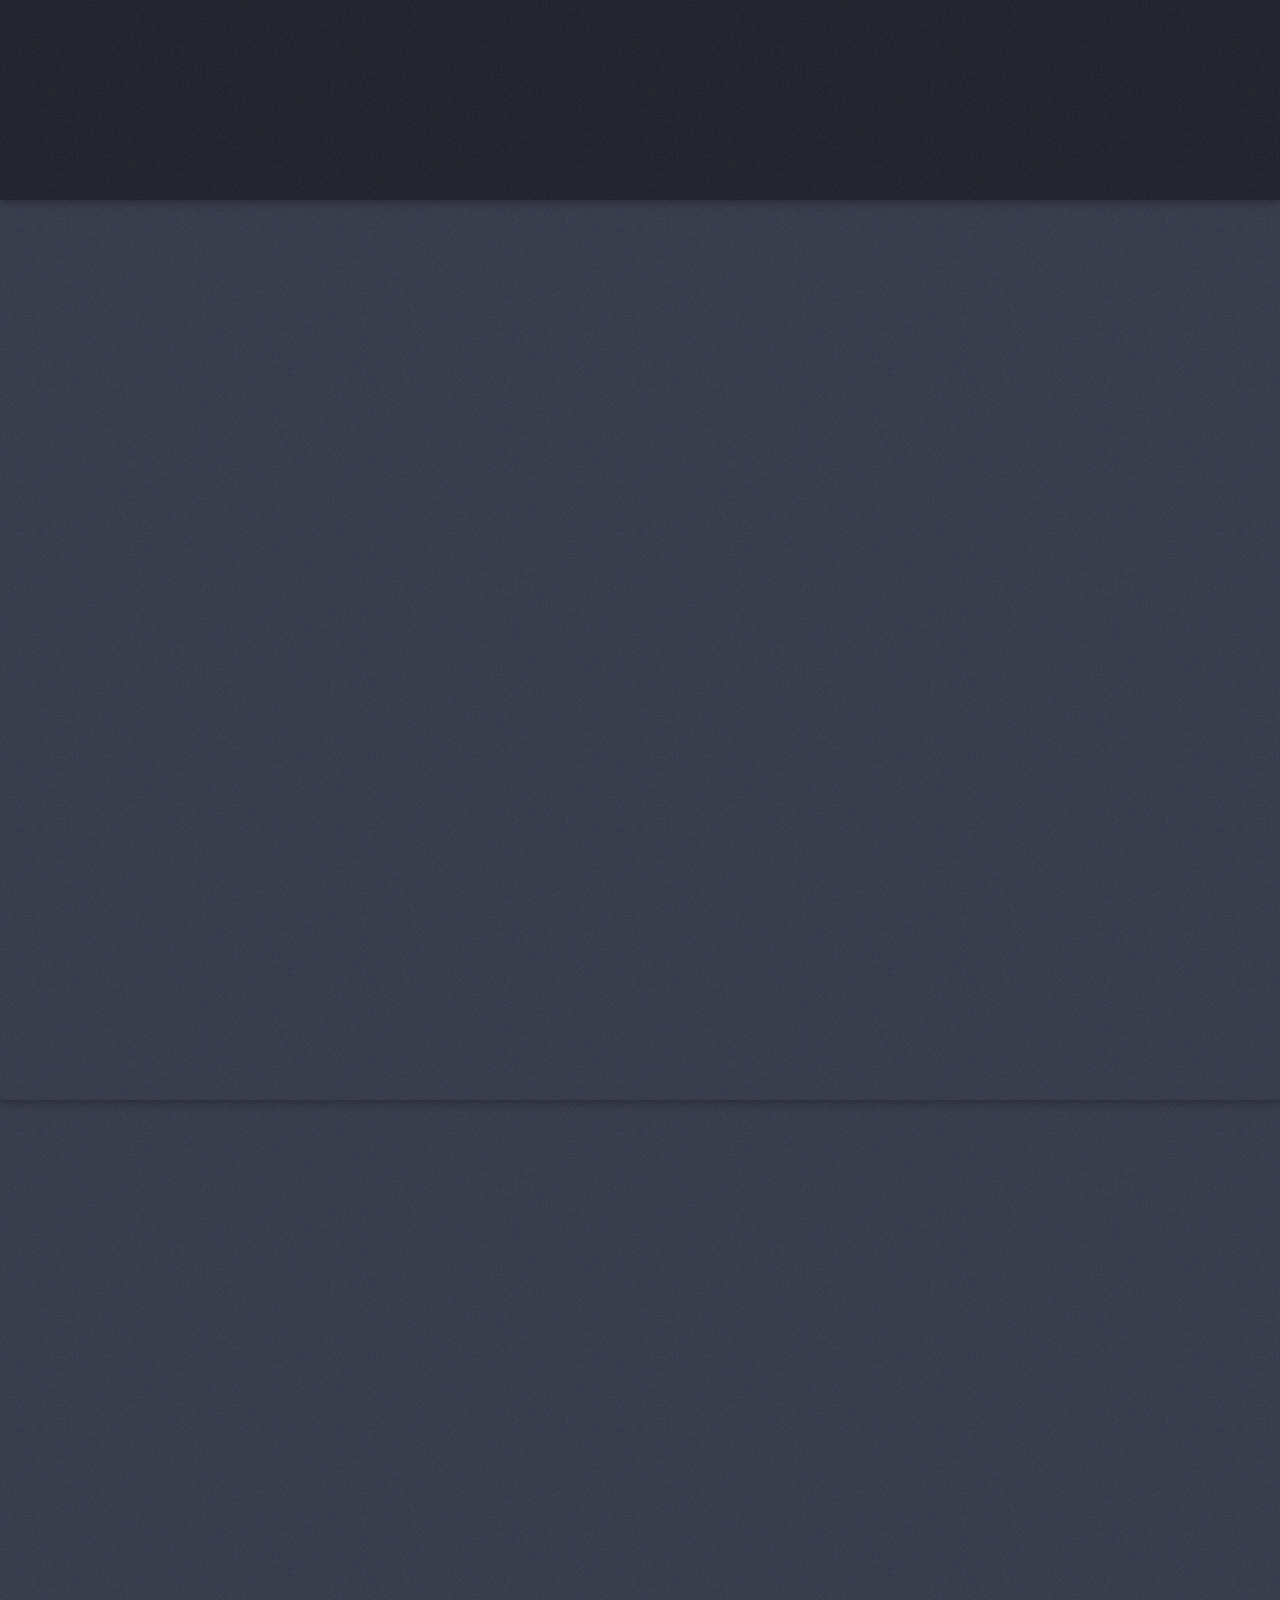
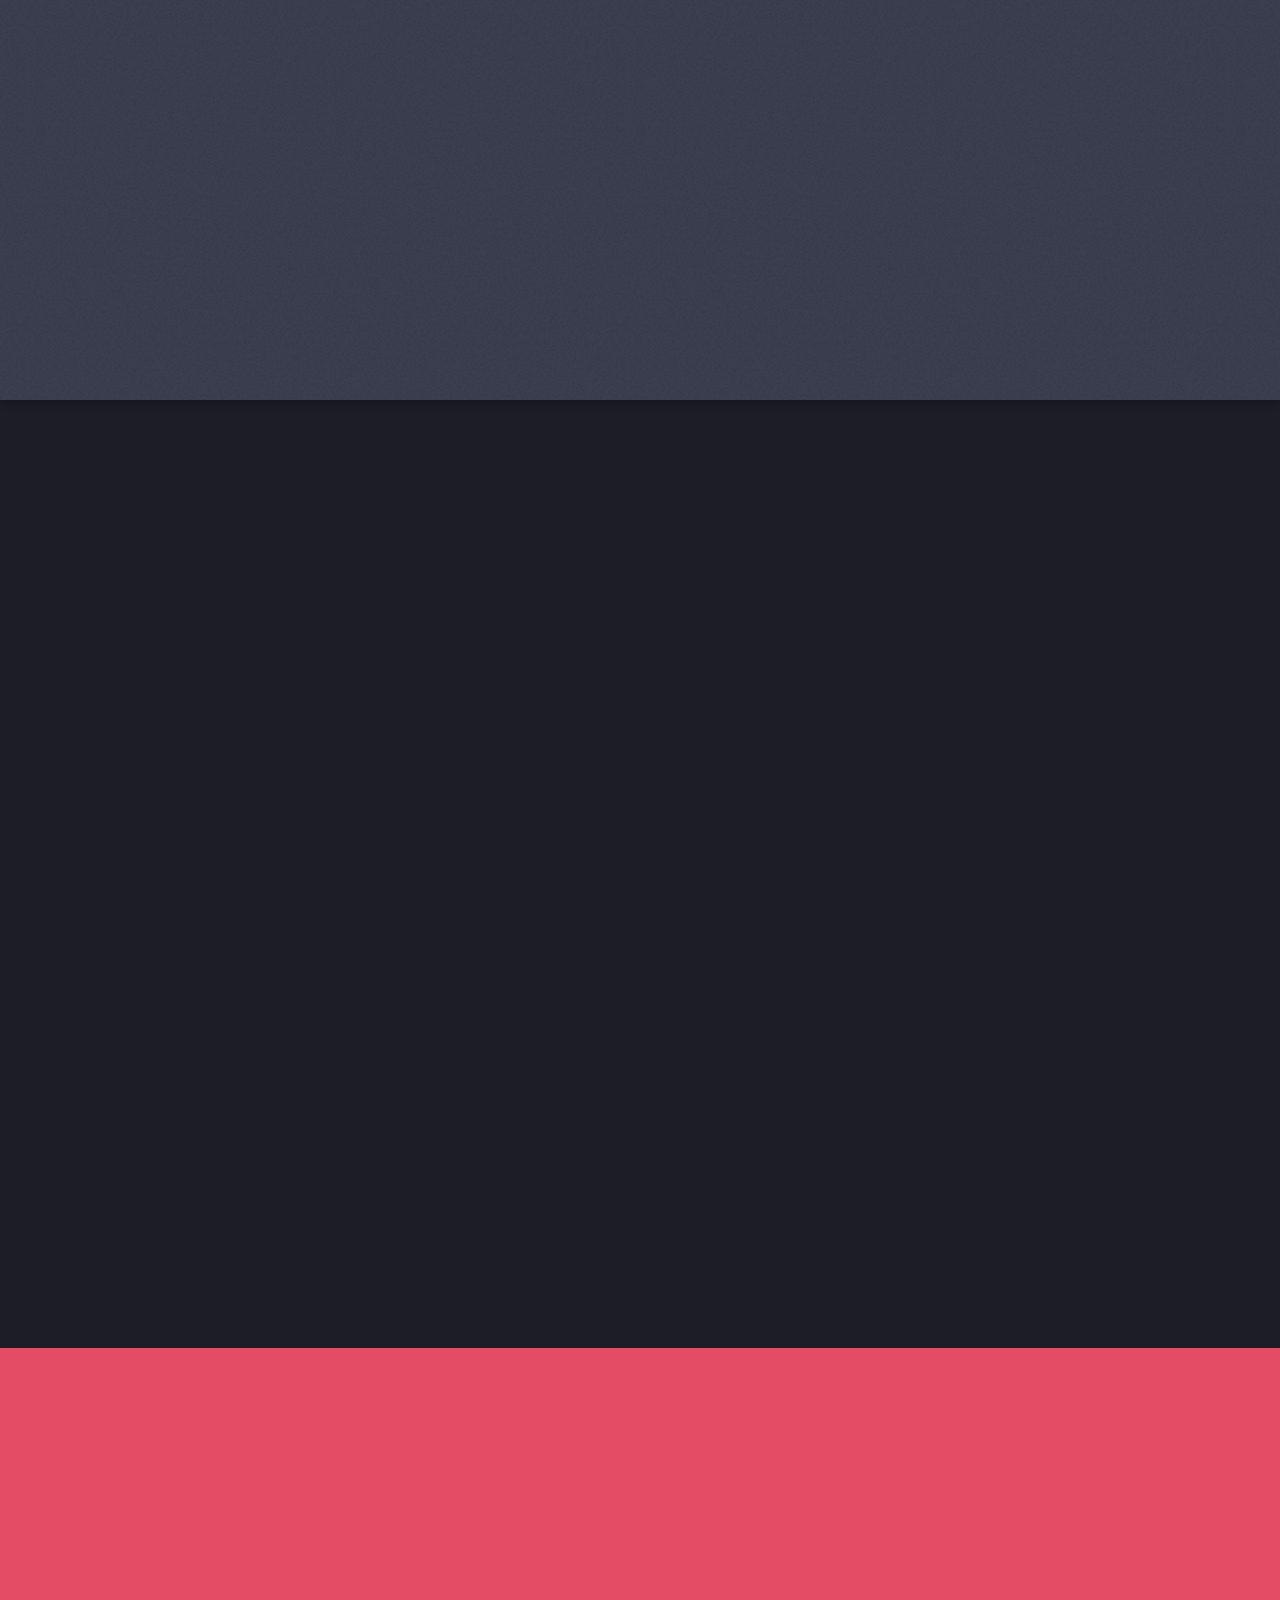
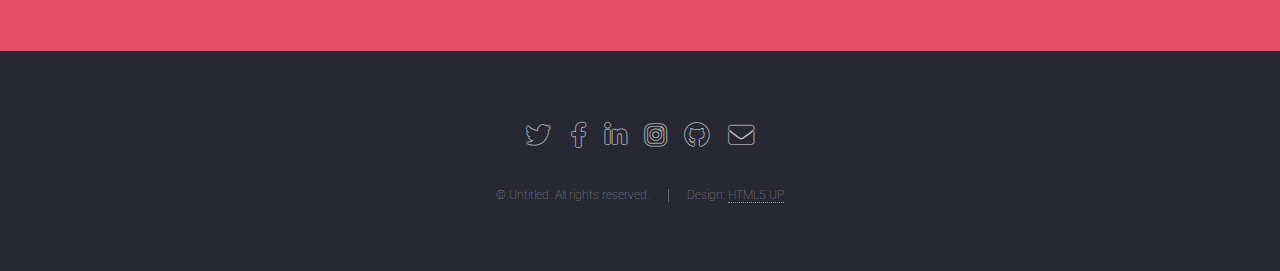
==== commit 2e64ec1b: "Videos work" ====
--- a/index.html
+++ b/index.html
@@ -61,43 +61,40 @@
 				</section>
 
 			<!-- One -->
-				<section id="one" class="spotlight style1 bottom">
-					<span class="image fit main"><img src="images/pic02.jpg" alt="" /></span>
-					<div class="content">
-						<div class="container">
-							<div class="row">
-								<div class="col-4 col-12-medium">
-									<header>
-										<h2>Odio faucibus ipsum integer consequat</h2>
-										<p>Nascetur eu nibh vestibulum amet gravida nascetur praesent</p>
-									</header>
-								</div>
-								<div class="col-4 col-12-medium">
-									<p>Feugiat accumsan lorem eu ac lorem amet sed accumsan donec.
-									Blandit orci porttitor semper. Arcu phasellus tortor enim mi
-									nisi praesent dolor adipiscing. Integer mi sed nascetur cep aliquet
-									augue varius tempus lobortis porttitor accumsan consequat
-									adipiscing lorem dolor.</p>
-								</div>
-								<div class="col-4 col-12-medium">
-									<p>Morbi enim nascetur et placerat lorem sed iaculis neque ante
-									adipiscing adipiscing metus massa. Blandit orci porttitor semper.
-									Arcu phasellus tortor enim mi mi nisi praesent adipiscing. Integer
-									mi sed nascetur cep aliquet augue varius tempus. Feugiat lorem
-									ipsum dolor nullam.</p>
-								</div>
+			<section id="one" class="spotlight style1 bottom">
+				<video autoplay muted loop playsinline class="background-video">
+					<source src="videos/black_hole.mp4" type="video/mp4">
+					Your browser does not support the video tag.
+				</video>
+				<div class="content">
+					<div class="container">
+						<div class="row">
+							<div class="col-4 col-12-medium">
+								<header>
+									<h2>Digital Dimensions</h2>
+									<p>Nascetur eu nibh vestibulum amet gravida nascetur praesent</p>
+								</header>
+							</div>
+							<div class="col-4 col-12-medium">
+								<p>Step into a world where imagination takes form and creativity 
+									knows no bounds. From meticulously crafted 3D models to immersive virtual designs, 
+									this space showcases the artistry and technical precision behind my digital creations.</p>
+							</div>
+							<div class="col-4 col-12-medium">
+								<p>Every model tells a story, blending aesthetics and functionality to bring ideas to life in stunning detail. Explore the depth of what’s possible in the digital realm.</p>
 							</div>
 						</div>
 					</div>
-					<a href="#two" class="goto-next scrolly">Next</a>
-				</section>
+				</div>
+				<a href="#two" class="goto-next scrolly">Next</a>
+			</section>
 
 			<!-- Two -->
 				<section id="two" class="spotlight style2 right">
 					<span class="image fit main"><img src="images/pic03.jpg" alt="" /></span>
 					<div class="content">
 						<header>
-							<h2>Interdum amet non magna accumsan</h2>
+							<h2>Frames of Light</h2>
 							<p>Nunc commodo accumsan eget id nisi eu col volutpat magna</p>
 						</header>
 						<p>Feugiat accumsan lorem eu ac lorem amet ac arcu phasellus tortor enim mi mi nisi praesent adipiscing. Integer mi sed nascetur cep aliquet augue varius tempus lobortis porttitor lorem et accumsan consequat adipiscing lorem.</p>
--- a/assets/css/main.css
+++ b/assets/css/main.css
@@ -2507,6 +2507,30 @@
 					color: #272833 !important;
 					text-shadow: 1px 0 0 #ffffff, -1px 0 0 #ffffff, 0 1px 0 #ffffff, 0 -1px 0 #ffffff;
 				}
+
+/* Videos */
+
+	.background-video {
+		position: absolute;
+		top: 0;
+		left: 0;
+		width: 100%;
+		height: 100%;
+		object-fit: cover; /* Ensures the video covers the section without distortion */
+		z-index: -1; /* Places the video behind the content */
+	}
+
+	#one {
+		position: relative;
+		overflow: hidden; /* Prevents the video from overflowing the section */
+		height: 100vh; /* Makes the section fill the viewport height */
+	}
+
+	#one .content {
+		/* position: relative; */
+		z-index: 1; /* Ensures the content is above the video */
+		color: white; /* Adjust text color for better readability */
+	}
 
 /* Image */
 
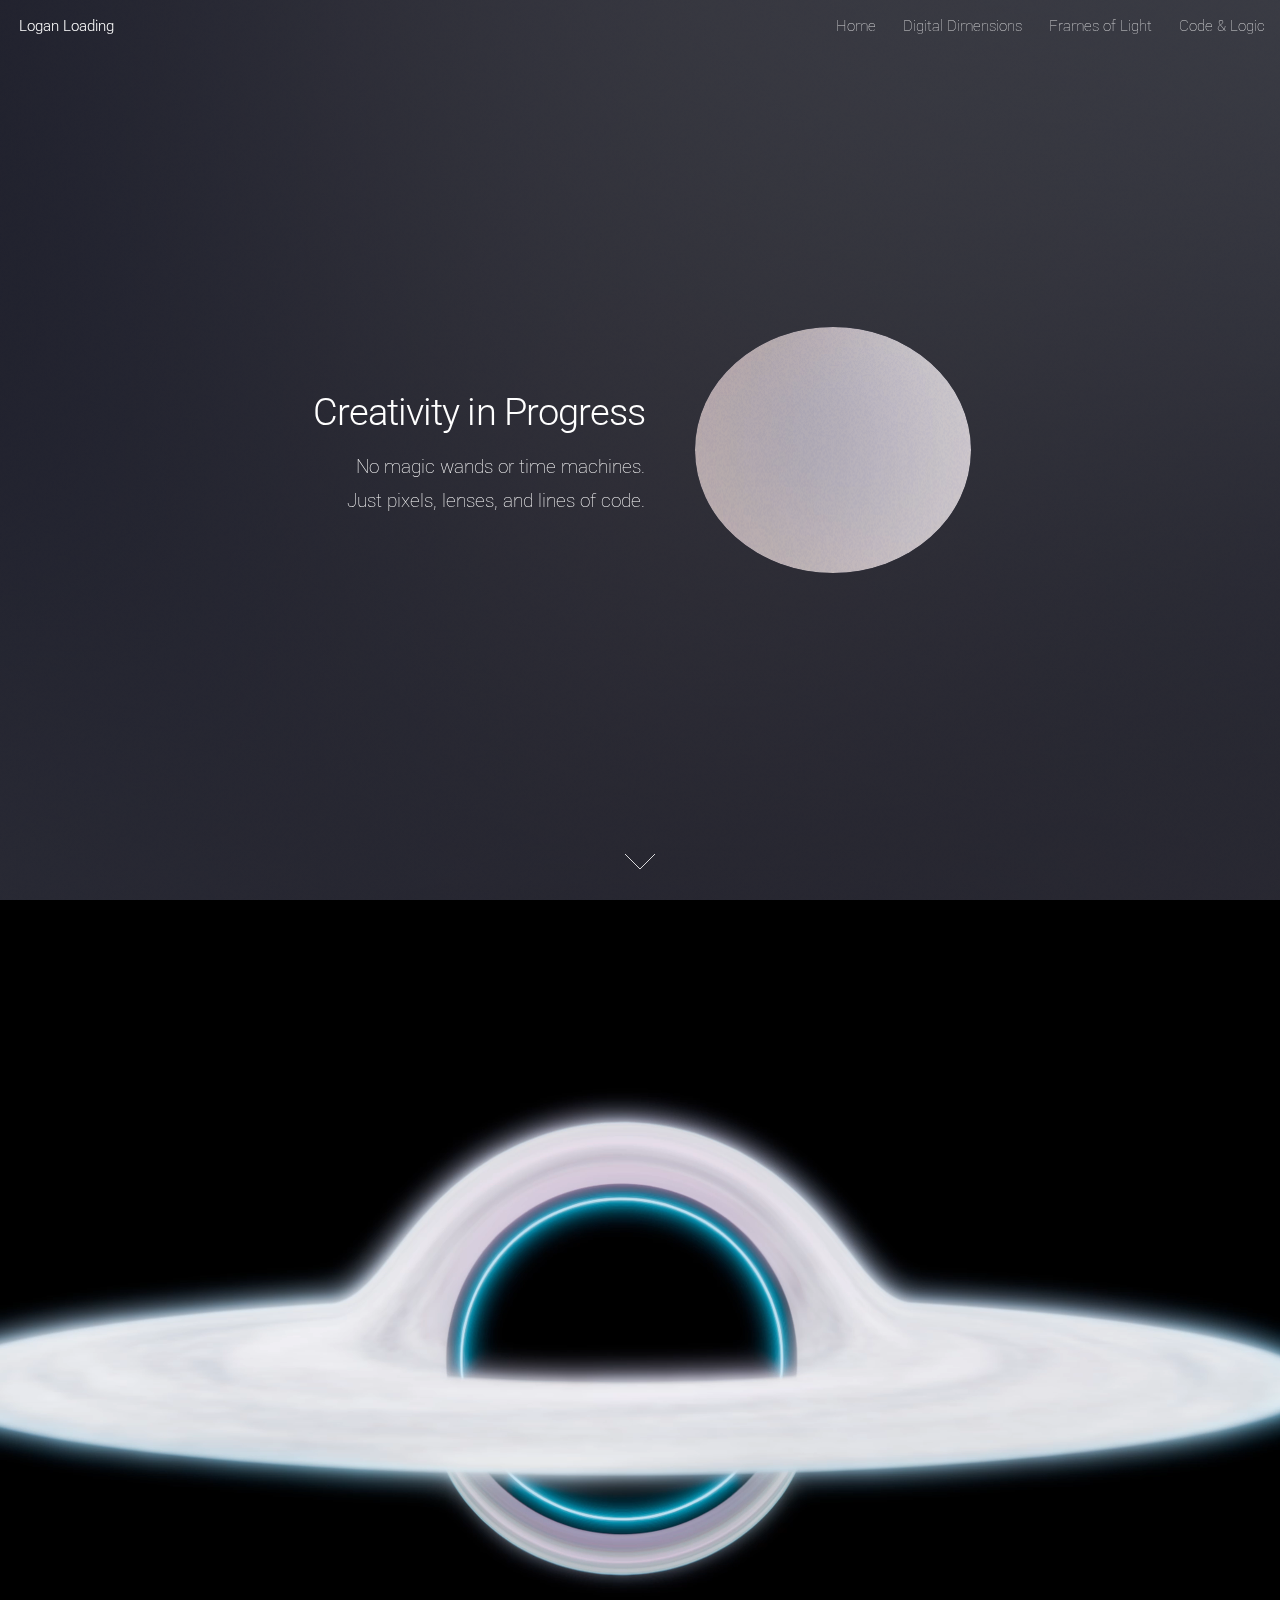
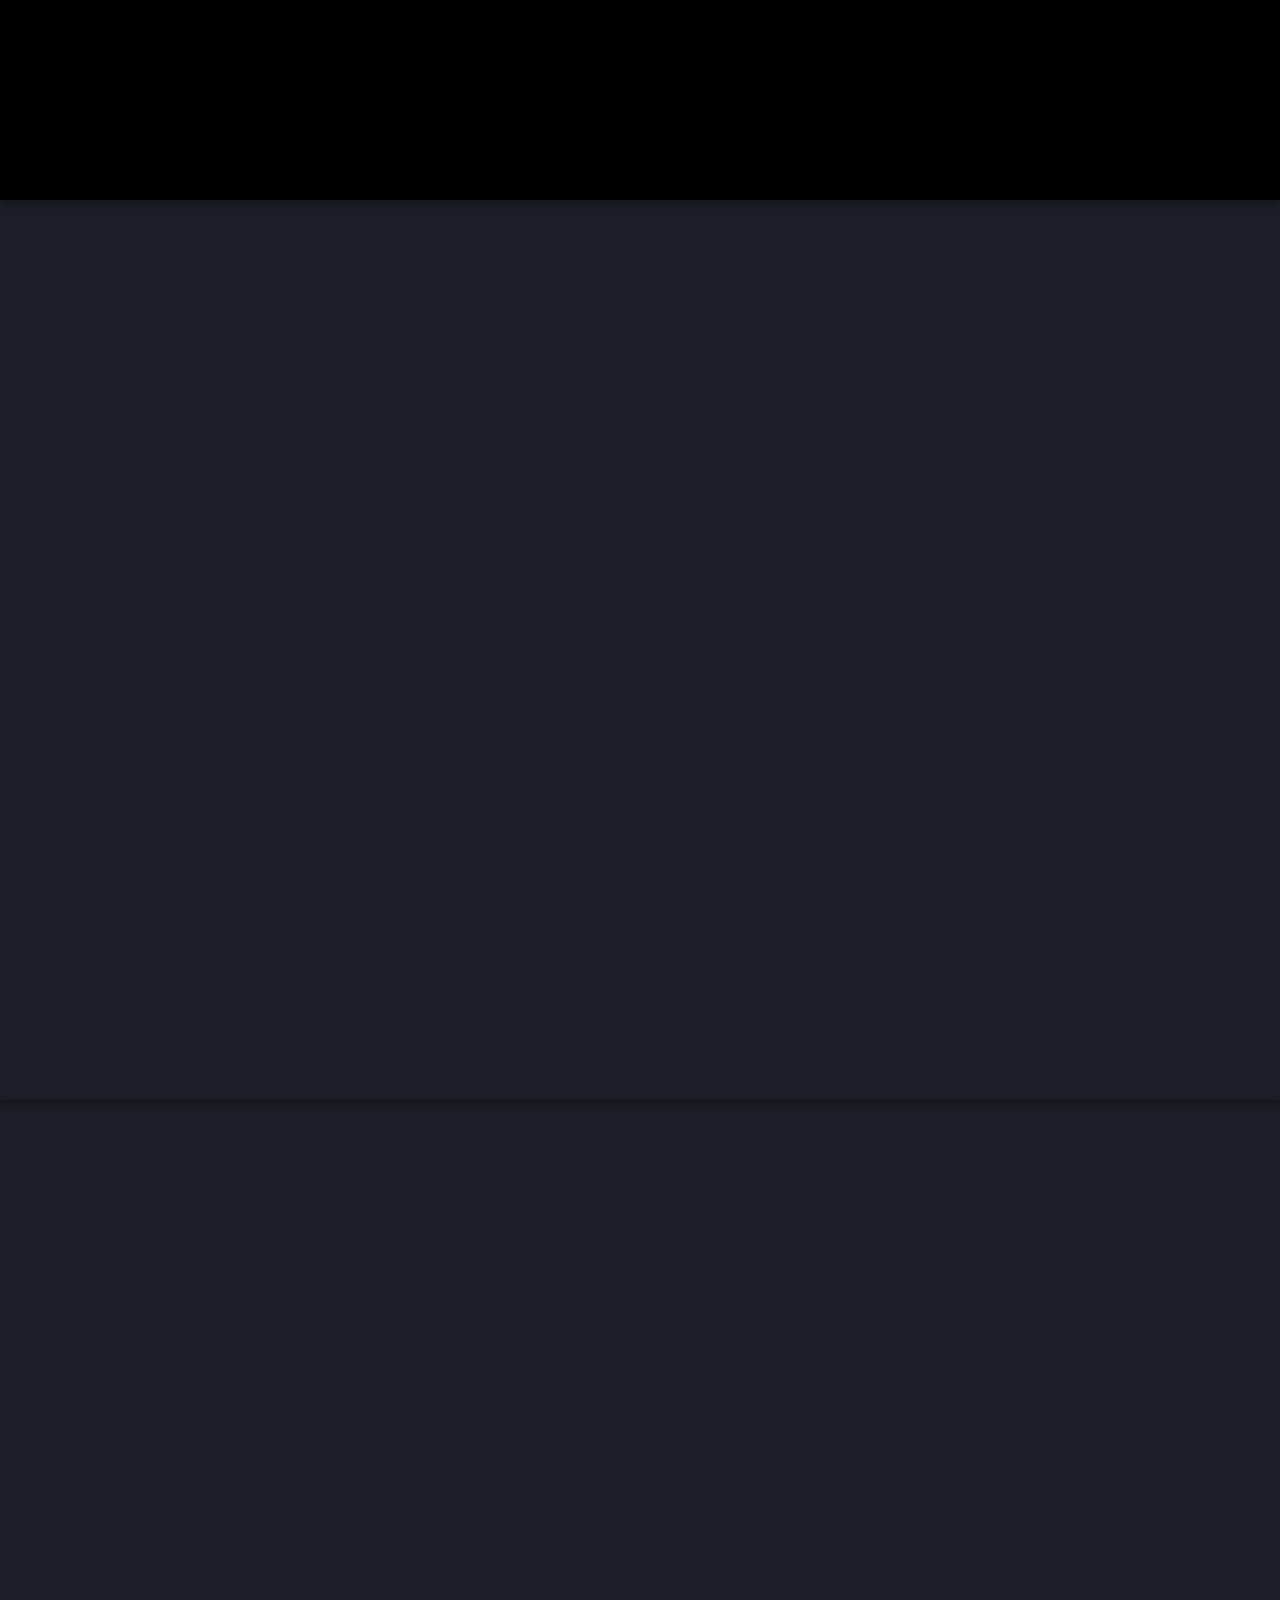
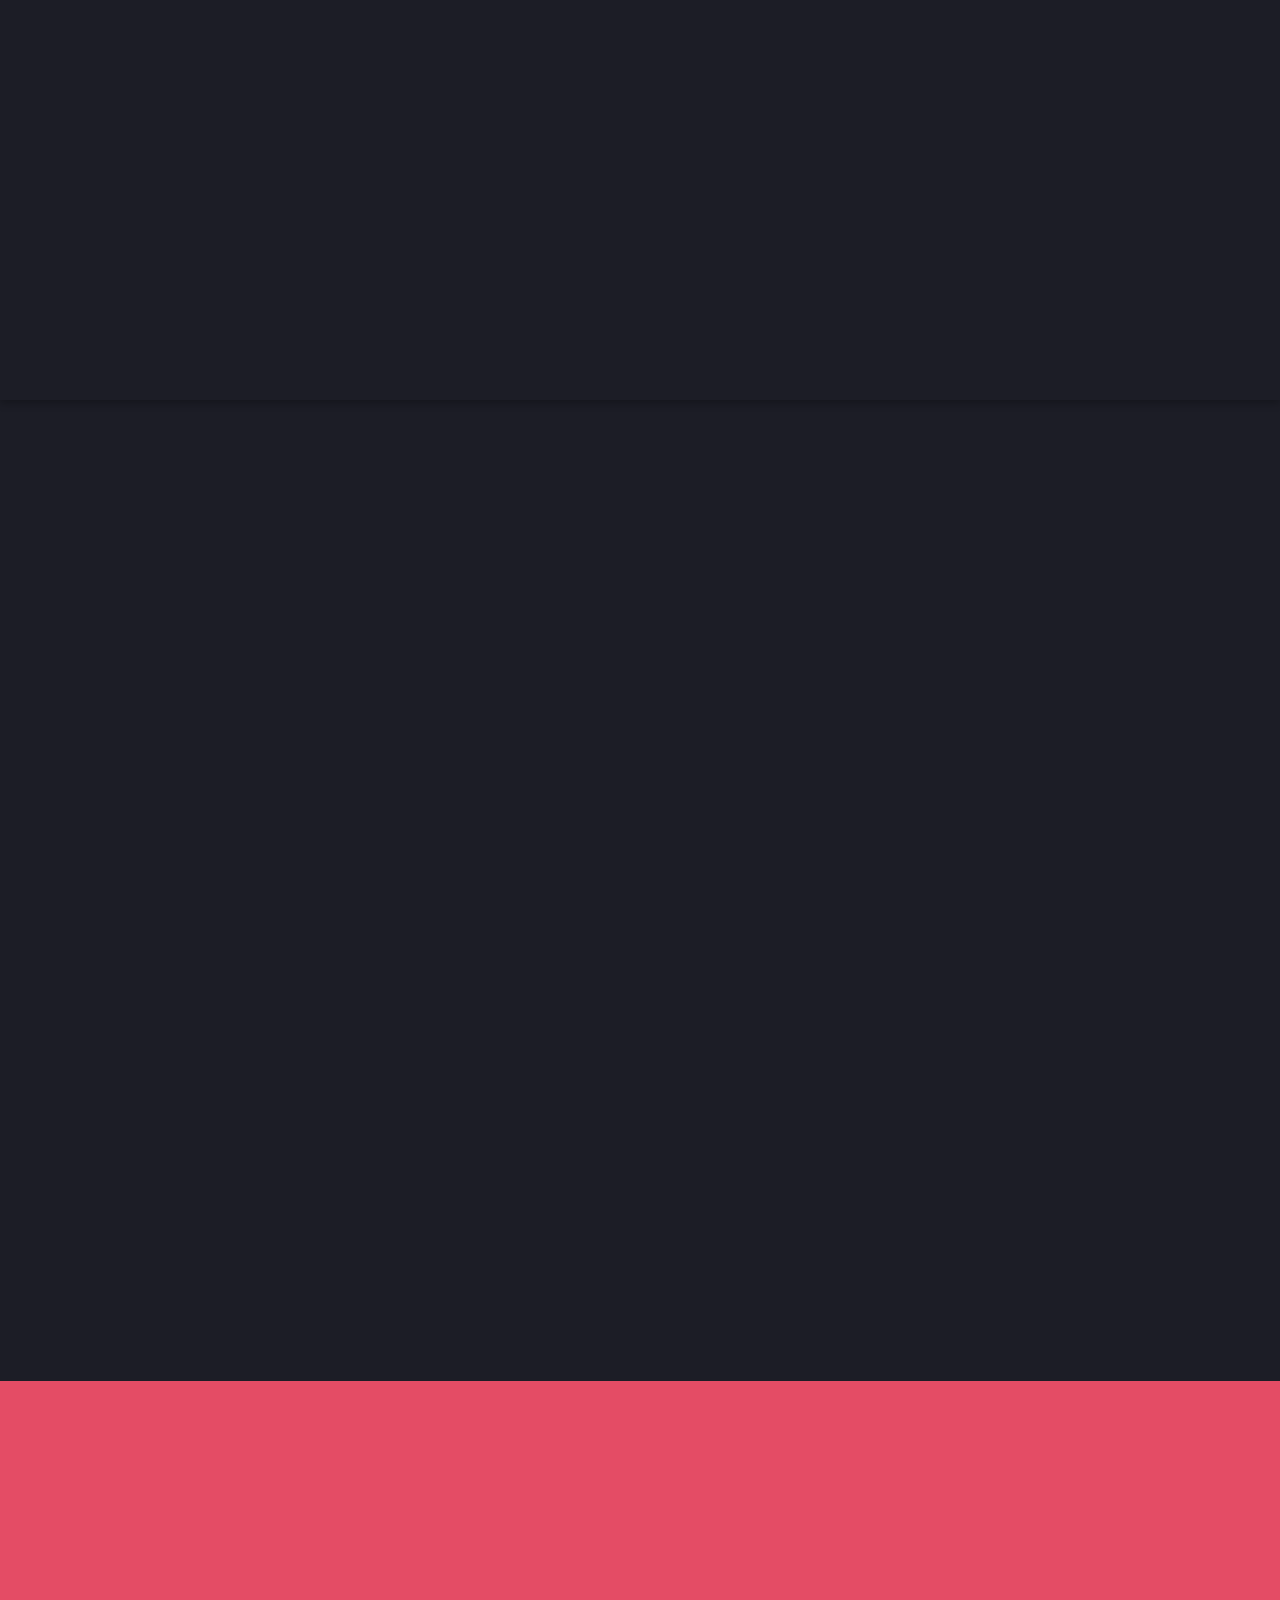
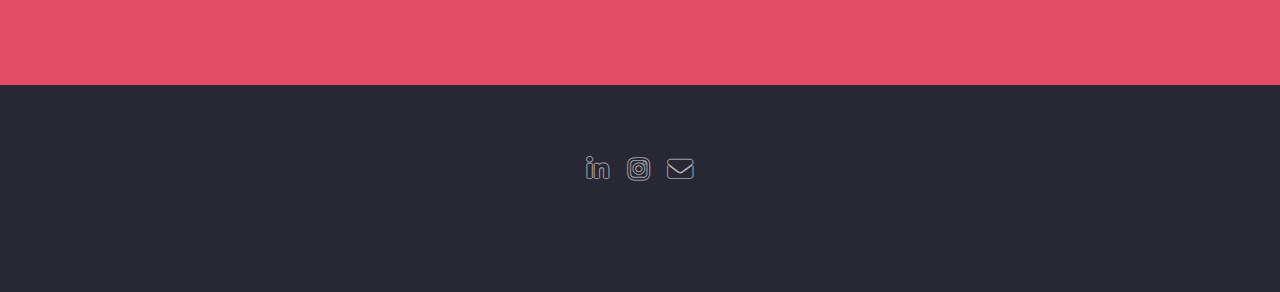
==== commit 480c66e7: "Updates" ====
--- a/index.html
+++ b/index.html
@@ -72,12 +72,12 @@
 							<div class="col-4 col-12-medium">
 								<header>
 									<h2>Digital Dimensions</h2>
-									<p>Nascetur eu nibh vestibulum amet gravida nascetur praesent</p>
+									<p>Step into a world where imagination takes form and creativity 
+										knows no bounds. </p>
 								</header>
 							</div>
 							<div class="col-4 col-12-medium">
-								<p>Step into a world where imagination takes form and creativity 
-									knows no bounds. From meticulously crafted 3D models to immersive virtual designs, 
+								<p>From meticulously crafted 3D models to immersive virtual designs, 
 									this space showcases the artistry and technical precision behind my digital creations.</p>
 							</div>
 							<div class="col-4 col-12-medium">
@@ -95,9 +95,10 @@
 					<div class="content">
 						<header>
 							<h2>Frames of Light</h2>
-							<p>Nunc commodo accumsan eget id nisi eu col volutpat magna</p>
-						</header>
-						<p>Feugiat accumsan lorem eu ac lorem amet ac arcu phasellus tortor enim mi mi nisi praesent adipiscing. Integer mi sed nascetur cep aliquet augue varius tempus lobortis porttitor lorem et accumsan consequat adipiscing lorem.</p>
+							<p>Through the lens of a camera, I capture moments that tell stories, evoke emotions, and reveal beauty in unexpected places.</p>
+						</header>
+						<p>This collection showcases my journey in photography, where light, composition, and creativity come together to preserve the fleeting and make the ordinary 
+							extraordinary. Dive into a gallery of perspectives shaped by curiosity and vision.</p>
 						<ul class="actions">
 							<li><a href="#" class="button">Learn More</a></li>
 						</ul>
@@ -110,10 +111,10 @@
 					<span class="image fit main bottom"><img src="images/pic04.jpg" alt="" /></span>
 					<div class="content">
 						<header>
-							<h2>Interdum felis blandit praesent sed augue</h2>
-							<p>Accumsan integer ultricies aliquam vel massa sapien phasellus</p>
-						</header>
-						<p>Feugiat accumsan lorem eu ac lorem amet ac arcu phasellus tortor enim mi mi nisi praesent adipiscing. Integer mi sed nascetur cep aliquet augue varius tempus lobortis porttitor lorem et accumsan consequat adipiscing lorem.</p>
+							<h2>Code & Logic</h2>
+							<p>This is where innovation meets problem-solving.</p>
+						</header>
+						<p>From functional applications to creative programming experiments, this section highlights my passion for crafting elegant solutions through code. Each project represents a unique blend of logic and creativity, bridging the gap between ideas and execution in the digital world. Explore my work, where every line of code serves a purpose.</p>
 						<ul class="actions">
 							<li><a href="#" class="button">Learn More</a></li>
 						</ul>
@@ -125,19 +126,21 @@
 				<section id="four" class="wrapper style1 special fade-up">
 					<div class="container">
 						<header class="major">
-							<h2>Accumsan sed tempus adipiscing blandit</h2>
-							<p>Iaculis ac volutpat vis non enim gravida nisi faucibus posuere arcu consequat</p>
+							<h2>Creative Showcase</h2>
+							<p>Explore a selection of my most impactful and creative works. 
+								From intricate 3D models to immersive virtual designs and dynamic coding projects, 
+								this showcase highlights the breadth and depth of my skills and passion.</p>
 						</header>
 						<div class="box alt">
 							<div class="row gtr-uniform">
 								<section class="col-4 col-6-medium col-12-xsmall">
 									<span class="icon solid alt major fa-chart-area"></span>
-									<h3>Ipsum sed commodo</h3>
+									<h3>Eye</h3>
 									<p>Feugiat accumsan lorem eu ac lorem amet accumsan donec. Blandit orci porttitor.</p>
 								</section>
 								<section class="col-4 col-6-medium col-12-xsmall">
 									<span class="icon solid alt major fa-comment"></span>
-									<h3>Eleifend lorem ornare</h3>
+									<h3>WindSock</h3>
 									<p>Feugiat accumsan lorem eu ac lorem amet accumsan donec. Blandit orci porttitor.</p>
 								</section>
 								<section class="col-4 col-6-medium col-12-xsmall">
@@ -189,16 +192,14 @@
 			<!-- Footer -->
 				<footer id="footer">
 					<ul class="icons">
-						<li><a href="#" class="icon brands alt fa-twitter"><span class="label">Twitter</span></a></li>
-						<li><a href="#" class="icon brands alt fa-facebook-f"><span class="label">Facebook</span></a></li>
-						<li><a href="#" class="icon brands alt fa-linkedin-in"><span class="label">LinkedIn</span></a></li>
-						<li><a href="#" class="icon brands alt fa-instagram"><span class="label">Instagram</span></a></li>
-						<li><a href="#" class="icon brands alt fa-github"><span class="label">GitHub</span></a></li>
-						<li><a href="#" class="icon solid alt fa-envelope"><span class="label">Email</span></a></li>
+						<!--<li><a href="#" class="icon brands alt fa-twitter"><span class="label">Twitter</span></a></li>
+						<li><a href="#" class="icon brands alt fa-facebook-f"><span class="label">Facebook</span></a></li> -->
+						<li><a href="www.linkedin.com/in/victorlogan" class="icon brands alt fa-linkedin-in"><span class="label">LinkedIn</span></a></li>
+						<li><a href="www.instagram.com/beingthevictor" class="icon brands alt fa-instagram"><span class="label">Instagram</span></a></li>
+						<!--<li><a href="#" class="icon brands alt fa-github"><span class="label">GitHub</span></a></li>-->
+						<li><a href="mailto:viclogan2@gmail.com" class="icon solid alt fa-envelope"><span class="label">Email</span></a></li>
 					</ul>
-					<ul class="copyright">
-						<li>&copy; Untitled. All rights reserved.</li><li>Design: <a href="http://html5up.net">HTML5 UP</a></li>
-					</ul>
+					
 				</footer>
 
 		</div>
--- a/assets/css/main.css
+++ b/assets/css/main.css
@@ -2511,19 +2511,21 @@
 /* Videos */
 
 	.background-video {
-		position: absolute;
+		/* position: absolute; */
 		top: 0;
 		left: 0;
 		width: 100%;
 		height: 100%;
+		/* max-height: 50vh; */
 		object-fit: cover; /* Ensures the video covers the section without distortion */
+		/* object-fit: none; */
 		z-index: -1; /* Places the video behind the content */
 	}
 
 	#one {
-		position: relative;
-		overflow: hidden; /* Prevents the video from overflowing the section */
-		height: 100vh; /* Makes the section fill the viewport height */
+		/* position: relative; */
+		/* overflow: hidden; */ /* Prevents the video from overflowing the section */
+		/* height: 100vh; */ /* Makes the section fill the viewport height */
 	}
 
 	#one .content {
@@ -3020,6 +3022,7 @@
 		}
 
 		.spotlight:nth-last-of-type(5) {
+			/* height: 100%; */
 			z-index: 5;
 		}
 
@@ -3086,7 +3089,7 @@
 		.spotlight:before {
 			background-image: url("images/overlay.png");
 			content: '';
-			display: block;
+			/*display: block;*/
 			height: 100%;
 			left: 0;
 			top: 0;
@@ -3552,6 +3555,7 @@
 					display: block;
 					width: 100%;
 					height: 100%;
+					object-fit: cover;
 				}
 
 	body.is-touch #banner {
